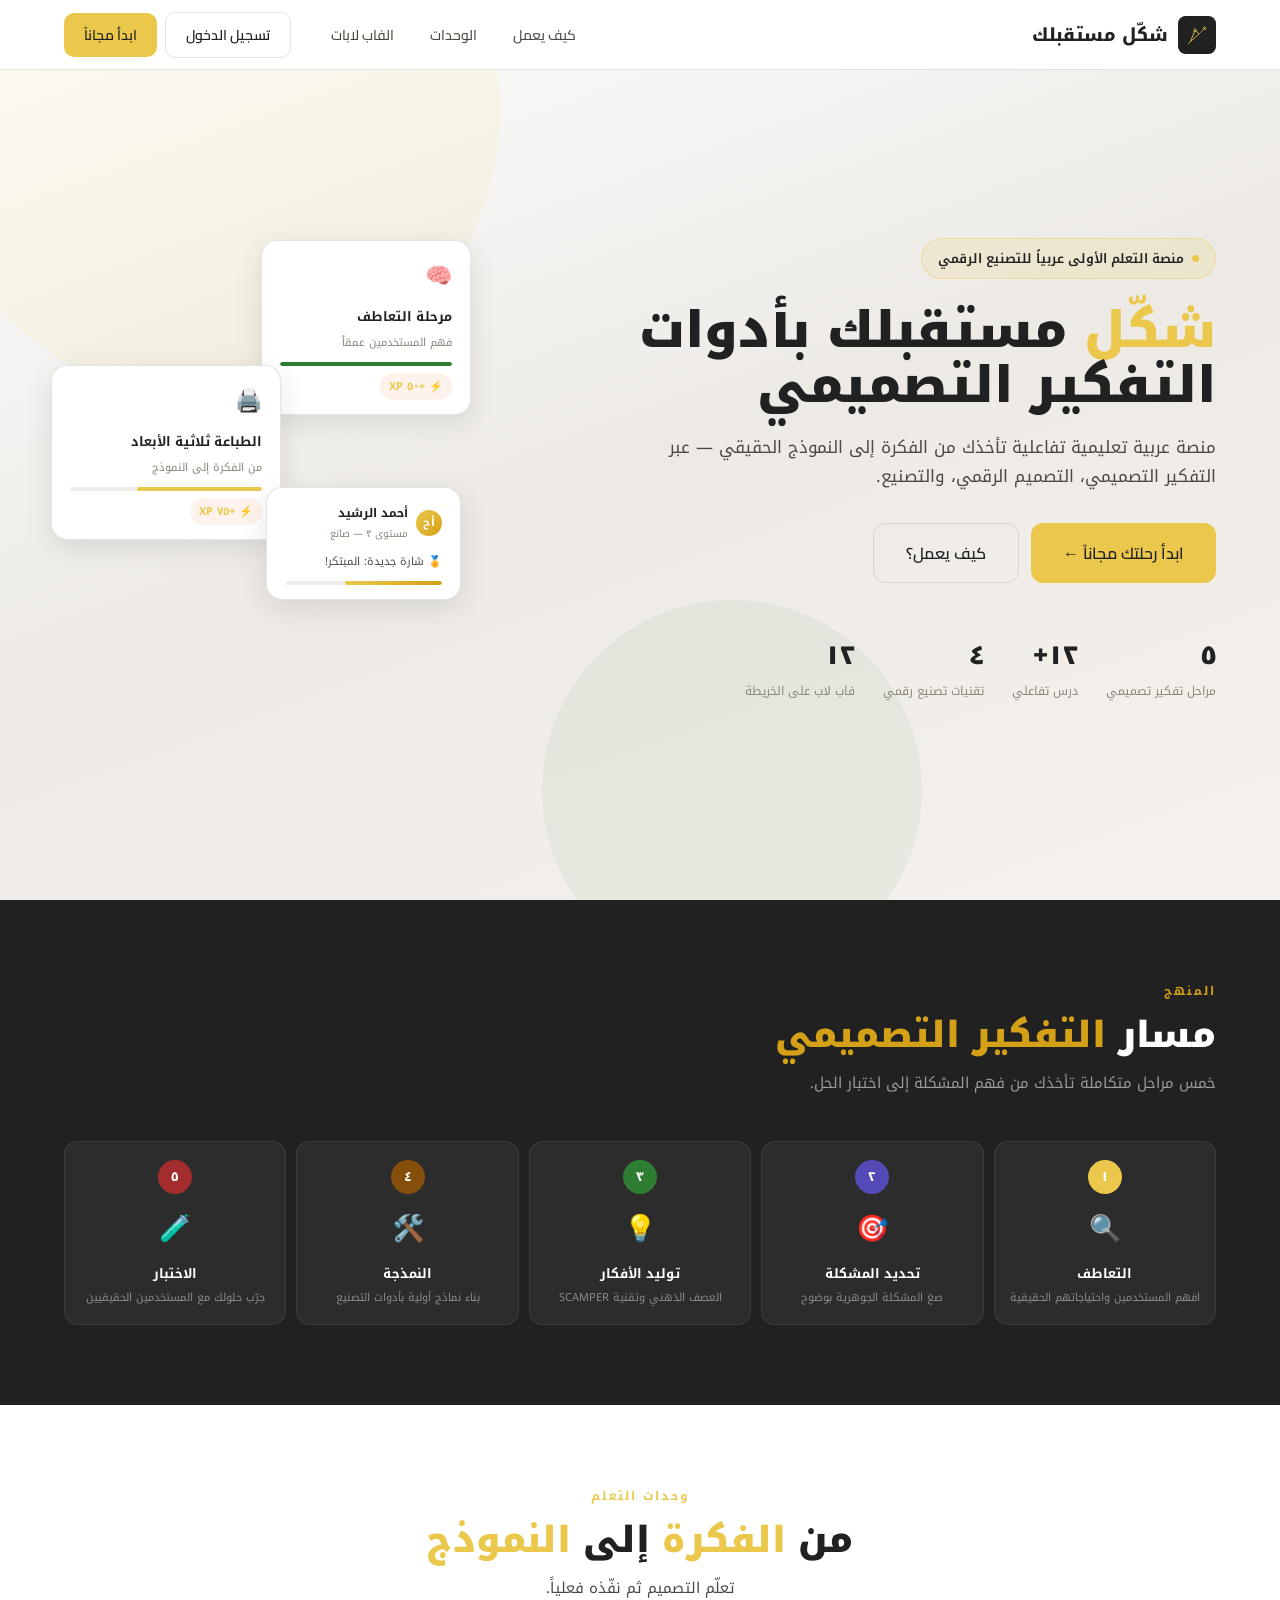
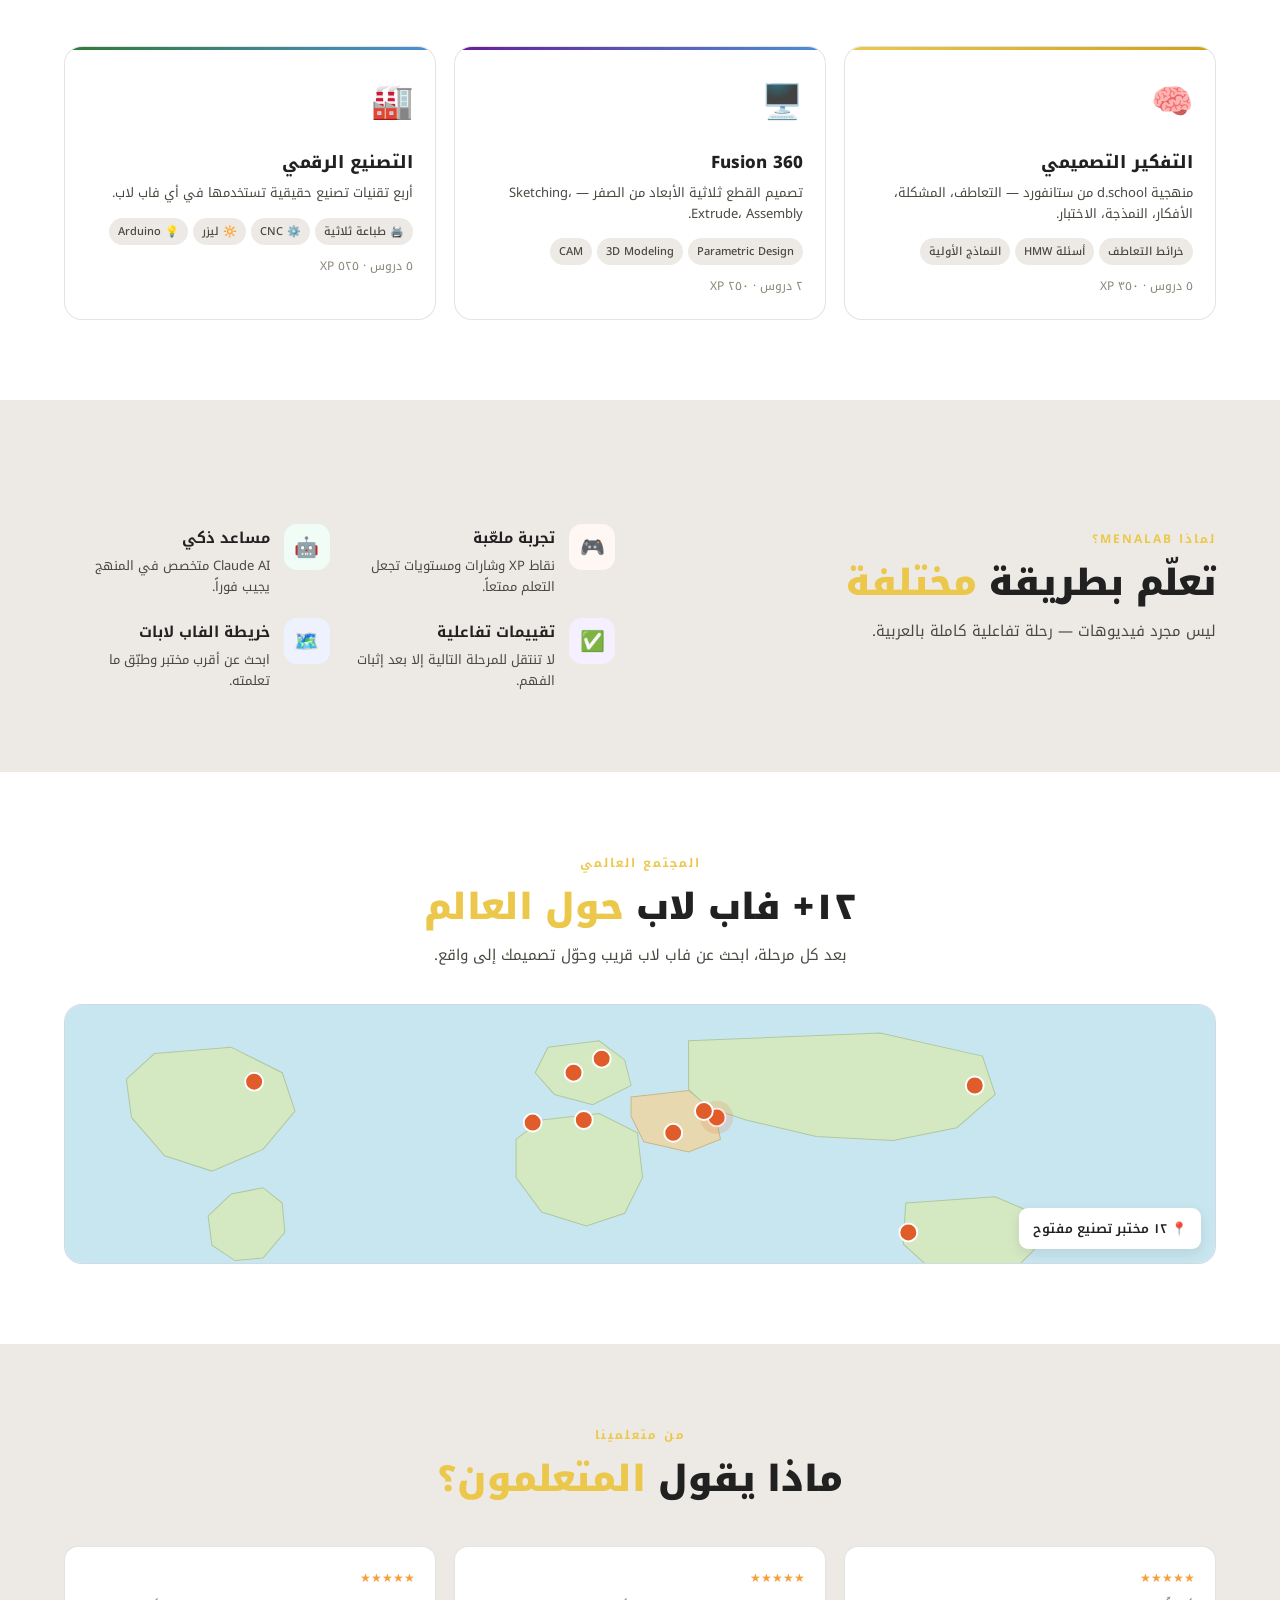
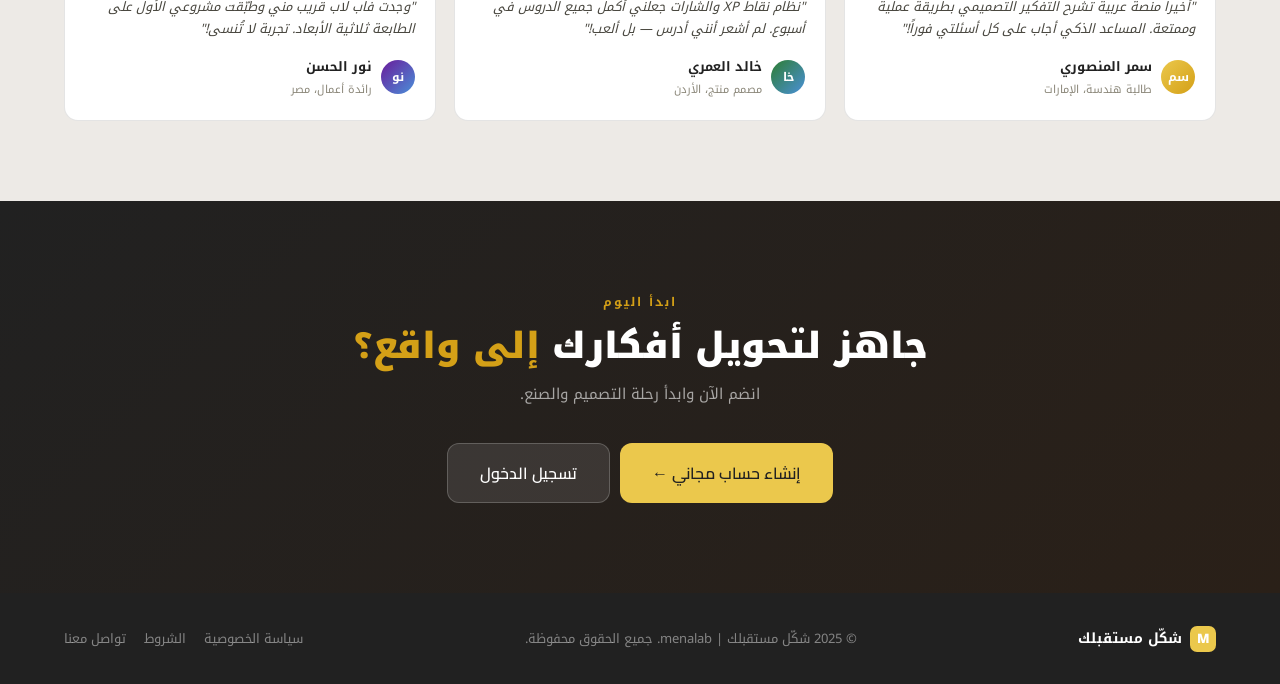
==== index.html @ a0f38aae "Update index.html" ====
<!DOCTYPE html>
<html lang="ar" dir="rtl">
<head>
<meta charset="UTF-8">
<meta name="viewport" content="width=device-width, initial-scale=1.0">
<title>شكّل مستقبلك — MenaLab</title>
<link href="https://fonts.googleapis.com/css2?family=Noto+Kufi+Arabic:wght@400;500;600;700;900&family=Cairo:wght@400;500;600;700;900&display=swap" rel="stylesheet">
<style>
*{box-sizing:border-box;margin:0;padding:0}
:root{--ink:#212121;--accent:#EBC84C;--accent2:#D4A017;--teal:#2E7D32;--blue:#1565C0;--purple:#6A1B9A;--red:#dc2626;--surface:#fff;--surface2:#EDEAE6;--surface3:#E5E0D8;--border:rgba(33,33,33,0.12);--border2:rgba(33,33,33,0.22);--text:#212121;--text2:#4a4840;--text3:#8a8678;--r:10px;--r2:16px;--shadow:0 2px 12px rgba(0,0,0,0.07);--shadow2:0 8px 32px rgba(0,0,0,0.12)}
html{scroll-behavior:smooth}
body{font-family:'Noto Kufi Arabic','Cairo',sans-serif;color:var(--text);background:var(--surface);direction:rtl;overflow-x:hidden}
nav{position:fixed;top:0;left:0;right:0;z-index:100;padding:0 5%;height:70px;display:flex;align-items:center;gap:24px;background:rgba(255,255,255,0.95);backdrop-filter:blur(12px);border-bottom:1px solid var(--border)}
.nav-logo{display:flex;align-items:center;gap:10px;text-decoration:none}
.nav-logo-mark{width:38px;height:38px;background:var(--accent);border-radius:10px;display:flex;align-items:center;justify-content:center;font-size:20px;font-weight:900;color:white}
.nav-logo-text{font-size:18px;font-weight:800;color:var(--ink)}
.nav-links{display:flex;gap:4px;margin-right:auto}
.nav-link{padding:7px 16px;border-radius:8px;font-size:14px;font-weight:500;color:var(--text2);text-decoration:none;transition:all .15s;cursor:pointer;border:none;background:none;font-family:'Cairo',sans-serif}
.nav-link:hover{background:var(--surface2);color:var(--text)}
.nav-cta{display:flex;gap:8px;align-items:center}
.btn{display:inline-flex;align-items:center;gap:6px;padding:9px 20px;border-radius:10px;font-family:'Cairo',sans-serif;font-size:14px;font-weight:600;cursor:pointer;border:none;transition:all .2s;text-decoration:none}
.btn-ghost{background:transparent;color:var(--text);border:1.5px solid var(--border)}
.btn-ghost:hover{border-color:var(--accent);color:var(--accent)}
.btn-primary{background:var(--accent);color:#212121}
.btn-primary:hover{background:#c94d1e;transform:translateY(-1px)}
.btn-large{padding:14px 32px;font-size:16px;border-radius:12px}
.hero{min-height:100vh;display:flex;align-items:center;padding:100px 5% 60px;position:relative;overflow:hidden;background:linear-gradient(160deg,#fff 0%,#EDEAE6 50%,#F5F2EE 100%)}
.hero-bg{position:absolute;inset:0;pointer-events:none;overflow:hidden}
.hero-circle{position:absolute;border-radius:50%;opacity:.06}
.hero-content{max-width:580px;position:relative;z-index:1}
.hero-badge{display:inline-flex;align-items:center;gap:8px;background:rgba(235,200,76,0.15);border:1px solid rgba(235,200,76,0.4);color:#212121;font-size:13px;font-weight:600;padding:7px 16px;border-radius:30px;margin-bottom:24px}
.badge-dot{width:7px;height:7px;border-radius:50%;background:var(--accent);animation:pulse 2s infinite}
@keyframes pulse{0%,100%{opacity:1;transform:scale(1)}50%{opacity:.5;transform:scale(1.3)}}
h1{font-size:50px;font-weight:900;line-height:1.1;margin-bottom:20px;color:var(--ink)}
h1 span{color:var(--accent)}
.hero-desc{font-size:17px;color:var(--text2);line-height:1.7;margin-bottom:32px}
.hero-actions{display:flex;gap:12px;flex-wrap:wrap;margin-bottom:48px}
.hero-stats{display:flex;gap:28px;flex-wrap:wrap}
.stat-num{font-size:26px;font-weight:900;color:var(--ink)}
.stat-lbl{font-size:12px;color:var(--text3)}
.float-wrap{position:absolute;left:4%;top:50%;transform:translateY(-50%);width:420px;height:480px;pointer-events:none}
.fcard{position:absolute;background:white;border-radius:16px;padding:14px 18px;box-shadow:0 8px 28px rgba(0,0,0,0.1);border:1px solid var(--border)}
.fcard-1{top:30px;right:0;width:210px}
.fcard-2{top:155px;left:0;width:230px}
.fcard-3{bottom:90px;right:10px;width:195px}
.fcard-icon{font-size:22px;margin-bottom:7px}
.fcard-title{font-size:13px;font-weight:700;margin-bottom:3px}
.fcard-sub{font-size:11px;color:var(--text3)}
.prog-bar{height:4px;background:#f0ede8;border-radius:2px;margin-top:9px;overflow:hidden}
.prog-fill{height:100%;border-radius:2px}
.xp-pill{display:inline-flex;align-items:center;gap:4px;background:#fef3ec;color:var(--accent);font-size:11px;font-weight:700;padding:3px 9px;border-radius:20px;margin-top:7px}
section{padding:80px 5%}
.sec-label{font-size:12px;font-weight:700;letter-spacing:2px;text-transform:uppercase;color:var(--accent);margin-bottom:12px}
.sec-title{font-size:36px;font-weight:900;line-height:1.2;margin-bottom:14px;color:var(--ink)}
.sec-title span{color:var(--accent)}
.sec-sub{font-size:15px;color:var(--text2);line-height:1.7;max-width:540px}
.tc{text-align:center}.tc .sec-sub{margin:0 auto}
.dark-sec{background:var(--ink)}
.dark-sec .sec-label{color:var(--accent2)}
.dark-sec .sec-title{color:white}
.dark-sec .sec-sub{color:rgba(255,255,255,0.55)}
.phases-grid{display:grid;grid-template-columns:repeat(5,1fr);gap:10px;margin-top:44px}
.phase-card{background:rgba(255,255,255,0.05);border:1px solid rgba(255,255,255,0.08);border-radius:14px;padding:18px 14px;text-align:center;transition:all .2s}
.phase-card:hover{background:rgba(255,255,255,0.09);transform:translateY(-3px)}
.phase-num{width:34px;height:34px;border-radius:50%;margin:0 auto 10px;display:flex;align-items:center;justify-content:center;font-size:13px;font-weight:800;color:white}
.phase-icon{font-size:26px;margin-bottom:8px}
.phase-name{font-size:13px;font-weight:700;color:white;margin-bottom:4px}
.phase-desc{font-size:11px;color:rgba(255,255,255,0.45);line-height:1.5}
.mods-grid{display:grid;grid-template-columns:repeat(3,1fr);gap:18px;margin-top:44px}
.mod-card{background:white;border:1px solid var(--border);border-radius:18px;padding:22px;transition:all .2s;position:relative;overflow:hidden}
.mod-card:hover{box-shadow:0 12px 36px rgba(0,0,0,0.09);transform:translateY(-3px)}
.mod-card::before{content:'';position:absolute;top:0;right:0;left:0;height:3px}
.mc-dt::before{background:linear-gradient(90deg,var(--accent),var(--accent2))}
.mc-cad::before{background:linear-gradient(90deg,var(--purple),#4a90d9)}
.mc-fab::before{background:linear-gradient(90deg,var(--teal),#4a90d9)}
.mod-icon{font-size:34px;margin-bottom:12px}
.mod-title{font-size:17px;font-weight:800;margin-bottom:5px}
.mod-desc{font-size:13px;color:var(--text2);line-height:1.6;margin-bottom:14px}
.mod-tags{display:flex;flex-wrap:wrap;gap:5px}
.mod-tag{font-size:11px;padding:3px 9px;border-radius:20px;background:var(--surface2);color:var(--text2);font-weight:500}
.mod-meta{font-size:12px;color:var(--text3);margin-top:10px}
.feats-grid{display:grid;grid-template-columns:1fr 1fr;gap:20px;margin-top:44px}
.feat{display:flex;gap:14px;align-items:flex-start}
.feat-icon{width:46px;height:46px;border-radius:13px;display:flex;align-items:center;justify-content:center;font-size:20px;flex-shrink:0}
.feat-title{font-size:15px;font-weight:700;margin-bottom:4px}
.feat-desc{font-size:13px;color:var(--text2);line-height:1.6}
.map-box{background:#eaf4fb;border-radius:18px;margin-top:36px;height:260px;position:relative;overflow:hidden;border:1px solid var(--border)}
.map-count{position:absolute;bottom:14px;right:14px;background:white;border-radius:9px;padding:8px 14px;font-size:13px;font-weight:600;box-shadow:0 4px 14px rgba(0,0,0,0.09)}
.t-grid{display:grid;grid-template-columns:repeat(3,1fr);gap:18px;margin-top:44px}
.tcard{background:white;border:1px solid var(--border);border-radius:14px;padding:20px}
.tcard-text{font-size:13px;color:var(--text2);line-height:1.7;margin-bottom:14px;font-style:italic}
.tcard-author{display:flex;align-items:center;gap:9px}
.t-avatar{width:34px;height:34px;border-radius:50%;display:flex;align-items:center;justify-content:center;font-size:12px;font-weight:700;color:white;flex-shrink:0}
.t-name{font-size:13px;font-weight:700}
.t-role{font-size:11px;color:var(--text3)}
.stars{color:#f4a03c;font-size:12px;margin-bottom:7px}
.cta-sec{background:linear-gradient(135deg,#212121 0%,#2a2018 100%);text-align:center;padding:90px 5%}
.cta-sec .sec-title{color:white}
.cta-sec .sec-sub{color:rgba(255,255,255,0.6);margin:0 auto 36px}
.cta-actions{display:flex;gap:10px;justify-content:center;flex-wrap:wrap}
footer{background:var(--ink);padding:32px 5%;color:rgba(255,255,255,0.45);font-size:13px;display:flex;justify-content:space-between;align-items:center;flex-wrap:wrap;gap:14px}
.f-logo{display:flex;align-items:center;gap:8px}
.f-logo-mark{width:26px;height:26px;background:var(--accent);border-radius:7px;display:flex;align-items:center;justify-content:center;font-size:13px;font-weight:900;color:white}
.f-logo-text{color:white;font-size:14px;font-weight:700}
.f-links{display:flex;gap:18px}
.f-link{color:rgba(255,255,255,0.45);text-decoration:none;transition:color .15s}
.f-link:hover{color:white}
.overlay{position:fixed;inset:0;background:rgba(10,10,20,0.72);z-index:200;display:none;align-items:center;justify-content:center;padding:20px;backdrop-filter:blur(5px)}
.overlay.open{display:flex}
.modal{background:white;border-radius:22px;padding:38px;width:100%;max-width:400px;position:relative}
.modal-close{position:absolute;top:14px;left:14px;width:30px;height:30px;border-radius:50%;background:var(--surface2);border:none;cursor:pointer;font-size:15px;color:var(--text2);display:flex;align-items:center;justify-content:center;transition:background .15s}
.modal-close:hover{background:#f0ede8}
.modal-logo{display:flex;justify-content:center;margin-bottom:20px}
.modal-logo-mark{width:46px;height:46px;background:var(--accent);border-radius:13px;display:flex;align-items:center;justify-content:center;font-size:22px;font-weight:900;color:white}
.modal-title{font-size:21px;font-weight:800;text-align:center;margin-bottom:5px}
.modal-sub{font-size:13px;color:var(--text2);text-align:center;margin-bottom:24px}
.form-group{margin-bottom:14px}
.form-label{font-size:13px;font-weight:600;color:var(--text);margin-bottom:5px;display:block}
.form-input{width:100%;padding:10px 13px;border:1.5px solid var(--border);border-radius:10px;font-family:'Cairo',sans-serif;font-size:14px;color:var(--text);outline:none;transition:border .15s;direction:rtl}
.form-input:focus{border-color:var(--accent)}
.form-input::placeholder{color:var(--text3)}
.btn-full{width:100%;justify-content:center;padding:12px;font-size:15px;border-radius:11px;margin-top:6px}
.modal-switch{text-align:center;margin-top:18px;font-size:13px;color:var(--text2)}
.modal-switch a{color:var(--accent);font-weight:600;cursor:pointer}
.form-error{background:#fef2f2;border:1px solid #fecaca;color:#dc2626;font-size:13px;padding:9px 13px;border-radius:8px;margin-bottom:14px;display:none}
.form-error.show{display:block}
</style>
</head>
<body>

<nav>
  <a class="nav-logo" href="/">
    <svg width="38" height="38" viewBox="0 0 80 80" fill="none" xmlns="http://www.w3.org/2000/svg">
<rect width="80" height="80" rx="16" fill="#212121"/>
<path d="M26 54 L36 30 L44 38 Z" stroke="#EBC84C" stroke-width="1.8" fill="none" stroke-linejoin="round"/>
<line x1="26" y1="54" x2="22" y2="58" stroke="#EBC84C" stroke-width="1.8" stroke-linecap="round"/>
<line x1="44" y1="38" x2="56" y2="26" stroke="#EBC84C" stroke-width="1.4" stroke-linecap="round"/>
<circle cx="56" cy="26" r="3" stroke="#EBC84C" stroke-width="1.4" fill="none"/>
<circle cx="56" cy="26" r="1" fill="#EBC84C"/>
<circle cx="36" cy="30" r="3" stroke="#EBC84C" stroke-width="1.4" fill="none"/>
</svg>
    <div class="nav-logo-text">شكّل مستقبلك</div>
  </a>
  <div class="nav-links">
    <button class="nav-link" onclick="document.getElementById('how').scrollIntoView({behavior:'smooth'})">كيف يعمل</button>
    <button class="nav-link" onclick="document.getElementById('modules').scrollIntoView({behavior:'smooth'})">الوحدات</button>
    <button class="nav-link" onclick="document.getElementById('map').scrollIntoView({behavior:'smooth'})">الفاب لابات</button>
  </div>
  <div class="nav-cta" id="nav-cta">
    <button class="btn btn-ghost" onclick="openModal('login')">تسجيل الدخول</button>
    <button class="btn btn-primary" onclick="openModal('signup')">ابدأ مجاناً</button>
  </div>
</nav>

<section class="hero">
  <div class="hero-bg">
    <div class="hero-circle" style="width:580px;height:580px;background:#EBC84C;top:-180px;left:-80px;opacity:.08"></div>
    <div class="hero-circle" style="width:380px;height:380px;background:var(--teal);bottom:-80px;right:28%"></div>
  </div>
  <div class="hero-content">
    <div class="hero-badge"><span class="badge-dot"></span>منصة التعلم الأولى عربياً للتصنيع الرقمي</div>
    <h1><span>شكّل</span> مستقبلك بأدوات التفكير التصميمي</h1>
    <p class="hero-desc">منصة عربية تعليمية تفاعلية تأخذك من الفكرة إلى النموذج الحقيقي — عبر التفكير التصميمي، التصميم الرقمي، والتصنيع.</p>
    <div class="hero-actions">
      <button class="btn btn-primary btn-large" onclick="openModal('signup')">ابدأ رحلتك مجاناً ←</button>
      <button class="btn btn-ghost btn-large" onclick="document.getElementById('how').scrollIntoView({behavior:'smooth'})">كيف يعمل؟</button>
    </div>
    <div class="hero-stats">
      <div><div class="stat-num">٥</div><div class="stat-lbl">مراحل تفكير تصميمي</div></div>
      <div><div class="stat-num">١٢+</div><div class="stat-lbl">درس تفاعلي</div></div>
      <div><div class="stat-num">٤</div><div class="stat-lbl">تقنيات تصنيع رقمي</div></div>
      <div><div class="stat-num">١٢</div><div class="stat-lbl">فاب لاب على الخريطة</div></div>
    </div>
  </div>
  <div class="float-wrap">
    <div class="fcard fcard-1">
      <div class="fcard-icon">🧠</div>
      <div class="fcard-title">مرحلة التعاطف</div>
      <div class="fcard-sub">فهم المستخدمين عمقاً</div>
      <div class="prog-bar"><div class="prog-fill" style="width:100%;background:var(--teal)"></div></div>
      <div class="xp-pill">⚡ +٥٠ XP</div>
    </div>
    <div class="fcard fcard-2">
      <div class="fcard-icon">🖨️</div>
      <div class="fcard-title">الطباعة ثلاثية الأبعاد</div>
      <div class="fcard-sub">من الفكرة إلى النموذج</div>
      <div class="prog-bar"><div class="prog-fill" style="width:65%;background:var(--accent)"></div></div>
      <div class="xp-pill">⚡ +٧٥ XP</div>
    </div>
    <div class="fcard fcard-3">
      <div style="display:flex;align-items:center;gap:8px;margin-bottom:8px">
        <div style="width:26px;height:26px;border-radius:50%;background:linear-gradient(135deg,var(--accent),var(--accent2));display:flex;align-items:center;justify-content:center;font-size:11px;font-weight:700;color:white">أح</div>
        <div><div style="font-size:12px;font-weight:700">أحمد الرشيد</div><div style="font-size:10px;color:var(--text3)">مستوى ٣ — صانع</div></div>
      </div>
      <div style="font-size:11px;color:var(--text2)">🏅 شارة جديدة: المبتكر!</div>
      <div class="prog-bar"><div class="prog-fill" style="width:62%;background:linear-gradient(90deg,var(--accent),var(--accent2))"></div></div>
    </div>
  </div>
</section>

<section class="dark-sec" id="how">
  <div class="sec-label">المنهج</div>
  <div class="sec-title" style="color:white">مسار <span style="color:var(--accent2)">التفكير التصميمي</span></div>
  <div class="sec-sub">خمس مراحل متكاملة تأخذك من فهم المشكلة إلى اختبار الحل.</div>
  <div class="phases-grid">
    <div class="phase-card"><div class="phase-num" style="background:var(--accent)">١</div><div class="phase-icon">🔍</div><div class="phase-name">التعاطف</div><div class="phase-desc">افهم المستخدمين واحتياجاتهم الحقيقية</div></div>
    <div class="phase-card"><div class="phase-num" style="background:#534AB7">٢</div><div class="phase-icon">🎯</div><div class="phase-name">تحديد المشكلة</div><div class="phase-desc">صغ المشكلة الجوهرية بوضوح</div></div>
    <div class="phase-card"><div class="phase-num" style="background:var(--teal)">٣</div><div class="phase-icon">💡</div><div class="phase-name">توليد الأفكار</div><div class="phase-desc">العصف الذهني وتقنية SCAMPER</div></div>
    <div class="phase-card"><div class="phase-num" style="background:#854F0B">٤</div><div class="phase-icon">🛠️</div><div class="phase-name">النمذجة</div><div class="phase-desc">بناء نماذج أولية بأدوات التصنيع</div></div>
    <div class="phase-card"><div class="phase-num" style="background:#A32D2D">٥</div><div class="phase-icon">🧪</div><div class="phase-name">الاختبار</div><div class="phase-desc">جرّب حلولك مع المستخدمين الحقيقيين</div></div>
  </div>
</section>

<section id="modules">
  <div class="tc"><div class="sec-label">وحدات التعلم</div><div class="sec-title">من <span>الفكرة</span> إلى <span>النموذج</span></div><div class="sec-sub">تعلّم التصميم ثم نفّذه فعلياً.</div></div>
  <div class="mods-grid">
    <div class="mod-card mc-dt"><div class="mod-icon">🧠</div><div class="mod-title">التفكير التصميمي</div><div class="mod-desc">منهجية d.school من ستانفورد — التعاطف، المشكلة، الأفكار، النمذجة، الاختبار.</div><div class="mod-tags"><span class="mod-tag">خرائط التعاطف</span><span class="mod-tag">أسئلة HMW</span><span class="mod-tag">النماذج الأولية</span></div><div class="mod-meta">٥ دروس · ٣٥٠ XP</div></div>
    <div class="mod-card mc-cad"><div class="mod-icon">🖥️</div><div class="mod-title">Fusion 360</div><div class="mod-desc">تصميم القطع ثلاثية الأبعاد من الصفر — Sketching، Extrude، Assembly.</div><div class="mod-tags"><span class="mod-tag">Parametric Design</span><span class="mod-tag">3D Modeling</span><span class="mod-tag">CAM</span></div><div class="mod-meta">٢ دروس · ٢٥٠ XP</div></div>
    <div class="mod-card mc-fab"><div class="mod-icon">🏭</div><div class="mod-title">التصنيع الرقمي</div><div class="mod-desc">أربع تقنيات تصنيع حقيقية تستخدمها في أي فاب لاب.</div><div class="mod-tags"><span class="mod-tag">🖨️ طباعة ثلاثية</span><span class="mod-tag">⚙️ CNC</span><span class="mod-tag">🔆 ليزر</span><span class="mod-tag">💡 Arduino</span></div><div class="mod-meta">٥ دروس · ٥٢٥ XP</div></div>
  </div>
</section>

<section style="background:var(--surface2)">
  <div style="display:grid;grid-template-columns:1fr 1fr;gap:50px;align-items:center">
    <div><div class="sec-label">لماذا MenaLab؟</div><div class="sec-title">تعلّم بطريقة <span>مختلفة</span></div><div class="sec-sub">ليس مجرد فيديوهات — رحلة تفاعلية كاملة بالعربية.</div></div>
    <div class="feats-grid">
      <div class="feat"><div class="feat-icon" style="background:#fff7f3">🎮</div><div><div class="feat-title">تجربة ملعّبة</div><div class="feat-desc">نقاط XP وشارات ومستويات تجعل التعلم ممتعاً.</div></div></div>
      <div class="feat"><div class="feat-icon" style="background:#f0fdf7">🤖</div><div><div class="feat-title">مساعد ذكي</div><div class="feat-desc">Claude AI متخصص في المنهج يجيب فوراً.</div></div></div>
      <div class="feat"><div class="feat-icon" style="background:#f5f0ff">✅</div><div><div class="feat-title">تقييمات تفاعلية</div><div class="feat-desc">لا تنتقل للمرحلة التالية إلا بعد إثبات الفهم.</div></div></div>
      <div class="feat"><div class="feat-icon" style="background:#eef2ff">🗺️</div><div><div class="feat-title">خريطة الفاب لابات</div><div class="feat-desc">ابحث عن أقرب مختبر وطبّق ما تعلمته.</div></div></div>
    </div>
  </div>
</section>

<section id="map">
  <div class="tc"><div class="sec-label">المجتمع العالمي</div><div class="sec-title">١٢+ فاب لاب <span>حول العالم</span></div><div class="sec-sub">بعد كل مرحلة، ابحث عن فاب لاب قريب وحوّل تصميمك إلى واقع.</div></div>
  <div class="map-box">
    <svg viewBox="0 0 900 260" width="100%" preserveAspectRatio="xMidYMid meet">
      <rect width="900" height="260" fill="#c8e6f0"/>
      <path d="M70,38 L130,33 L170,53 L180,83 L155,113 L115,130 L78,118 L52,88 L48,58Z" fill="#d4e8c2" stroke="#b0c8a0" stroke-width="0.8"/>
      <path d="M130,148 L155,143 L170,155 L172,178 L155,198 L133,200 L115,188 L112,165Z" fill="#d4e8c2" stroke="#b0c8a0" stroke-width="0.8"/>
      <path d="M378,33 L418,28 L438,43 L443,63 L413,78 L383,70 L368,53Z" fill="#d4e8c2" stroke="#b0c8a0" stroke-width="0.8"/>
      <path d="M373,90 L418,85 L448,100 L452,135 L438,163 L408,173 L373,162 L353,135 L353,105Z" fill="#d4e8c2" stroke="#b0c8a0" stroke-width="0.8"/>
      <path d="M443,72 L488,67 L508,82 L513,105 L488,115 L453,107 L443,87Z" fill="#e8d8b0" stroke="#c8b888" stroke-width="0.8"/>
      <path d="M488,28 L638,22 L718,40 L728,70 L698,96 L648,106 L588,103 L533,90 L503,80 L488,66Z" fill="#d4e8c2" stroke="#b0c8a0" stroke-width="0.8"/>
      <path d="M658,155 L728,150 L758,163 L760,190 L740,210 L708,215 L678,207 L656,187Z" fill="#d4e8c2" stroke="#b0c8a0" stroke-width="0.8"/>
      <g><circle cx="510" cy="88" r="7" fill="#e05c2a" stroke="white" stroke-width="1.5"/><circle cx="510" cy="88" r="13" fill="#e05c2a" opacity=".15"/></g>
      <g><circle cx="476" cy="100" r="7" fill="#e05c2a" stroke="white" stroke-width="1.5"/></g>
      <g><circle cx="500" cy="83" r="7" fill="#e05c2a" stroke="white" stroke-width="1.5"/></g>
      <g><circle cx="406" cy="90" r="7" fill="#e05c2a" stroke="white" stroke-width="1.5"/></g>
      <g><circle cx="366" cy="92" r="7" fill="#e05c2a" stroke="white" stroke-width="1.5"/></g>
      <g><circle cx="148" cy="60" r="7" fill="#e05c2a" stroke="white" stroke-width="1.5"/></g>
      <g><circle cx="398" cy="53" r="7" fill="#e05c2a" stroke="white" stroke-width="1.5"/></g>
      <g><circle cx="420" cy="42" r="7" fill="#e05c2a" stroke="white" stroke-width="1.5"/></g>
      <g><circle cx="712" cy="63" r="7" fill="#e05c2a" stroke="white" stroke-width="1.5"/></g>
      <g><circle cx="660" cy="178" r="7" fill="#e05c2a" stroke="white" stroke-width="1.5"/></g>
    </svg>
    <div class="map-count">📍 ١٢ مختبر تصنيع مفتوح</div>
  </div>
</section>

<section style="background:var(--surface2)">
  <div class="tc"><div class="sec-label">من متعلمينا</div><div class="sec-title">ماذا يقول <span>المتعلمون؟</span></div></div>
  <div class="t-grid">
    <div class="tcard"><div class="stars">★★★★★</div><div class="tcard-text">"أخيراً منصة عربية تشرح التفكير التصميمي بطريقة عملية وممتعة. المساعد الذكي أجاب على كل أسئلتي فوراً!"</div><div class="tcard-author"><div class="t-avatar" style="background:linear-gradient(135deg,var(--accent),var(--accent2))">سم</div><div><div class="t-name">سمر المنصوري</div><div class="t-role">طالبة هندسة، الإمارات</div></div></div></div>
    <div class="tcard"><div class="stars">★★★★★</div><div class="tcard-text">"نظام نقاط XP والشارات جعلني أكمل جميع الدروس في أسبوع. لم أشعر أنني أدرس — بل ألعب!"</div><div class="tcard-author"><div class="t-avatar" style="background:linear-gradient(135deg,var(--teal),#4a90d9)">خا</div><div><div class="t-name">خالد العمري</div><div class="t-role">مصمم منتج، الأردن</div></div></div></div>
    <div class="tcard"><div class="stars">★★★★★</div><div class="tcard-text">"وجدت فاب لاب قريب مني وطبّقت مشروعي الأول على الطابعة ثلاثية الأبعاد. تجربة لا تُنسى!"</div><div class="tcard-author"><div class="t-avatar" style="background:linear-gradient(135deg,var(--purple),#4a90d9)">نو</div><div><div class="t-name">نور الحسن</div><div class="t-role">رائدة أعمال، مصر</div></div></div></div>
  </div>
</section>

<section class="cta-sec">
  <div class="sec-label" style="color:var(--accent2)">ابدأ اليوم</div>
  <div class="sec-title">جاهز لتحويل أفكارك <span style="color:var(--accent2)">إلى واقع؟</span></div>
  <div class="sec-sub">انضم الآن وابدأ رحلة التصميم والصنع.</div>
  <div class="cta-actions">
    <button class="btn btn-primary btn-large" onclick="openModal('signup')">إنشاء حساب مجاني ←</button>
    <button class="btn btn-large" style="background:rgba(255,255,255,0.1);color:white;border:1.5px solid rgba(255,255,255,0.2)" onclick="openModal('login')">تسجيل الدخول</button>
  </div>
</section>

<footer>
  <div class="f-logo"><div class="f-logo-mark">M</div><div class="f-logo-text">شكّل مستقبلك</div></div>
  <div>© 2025 شكّل مستقبلك | menalab. جميع الحقوق محفوظة.</div>
  <div class="f-links"><a class="f-link" href="#">سياسة الخصوصية</a><a class="f-link" href="#">الشروط</a><a class="f-link" href="#">تواصل معنا</a></div>
</footer>

<!-- AUTH MODAL -->
<div class="overlay" id="overlay" onclick="if(event.target===this)closeModal()">
  <div class="modal">
    <button class="modal-close" onclick="closeModal()">✕</button>
    <div class="modal-logo"><div style="width:38px;height:38px;flex-shrink:0"><svg width="38" height="38" viewBox="0 0 120 120" fill="none" xmlns="http://www.w3.org/2000/svg">
<rect width="120" height="120" rx="24" fill="#212121"/>
<path d="M60 14 L63 11 L66 13 L65 17 C69 18.5 72.5 21 75.5 24 L79.5 23 L81.5 26 L79 28.5 C82 32.5 84 37 84.5 42 L88 43.5 L88 47 L84.5 48.5 C84 53.5 82 58 79 62 L81.5 64.5 L79.5 67.5 L75.5 66.5 C72.5 69.5 69 72 65 73.5 L65 77 L61.5 78 L58.5 77 L58.5 73.5 C54.5 72 51 69.5 48 66.5 L44 67.5 L42 64.5 L44.5 62 C41.5 58 39.5 53.5 39 48.5 L35.5 47 L35.5 43.5 L39 42 C39.5 37 41.5 32.5 44.5 28.5 L42 26 L44 23 L48 24 C51 21 54.5 18.5 58.5 17 L57.5 13 L60.5 11 Z" stroke="#EBC84C" stroke-width="1.6" fill="none" stroke-linejoin="round"/>
<path d="M60 26 C53 26 48 30 46 35 C44 40 45 45 47 49 C48.5 52 48 55 46 57 C44.5 59 45.5 62 48 63 L60 63" stroke="#EBC84C" stroke-width="2" fill="none" stroke-linecap="round"/>
<path d="M60 26 C67 26 72 30 74 35 C76 40 75 45 73 49 C71.5 52 72 55 74 57 C75.5 59 74.5 62 72 63 L60 63" stroke="#EBC84C" stroke-width="2" fill="none" stroke-linecap="round"/>
<line x1="60" y1="28" x2="60" y2="63" stroke="#EBC84C" stroke-width="0.8" stroke-dasharray="2.5 2" opacity=".3"/>
<path d="M49 36 C47 34 48 31 51 32 C53 33 52 36 50 37" stroke="#EBC84C" stroke-width="1.2" fill="none" stroke-linecap="round" opacity=".55"/>
<path d="M47 47 C45 45 46 42 49 43 C51 44 50 47 48 48" stroke="#EBC84C" stroke-width="1.2" fill="none" stroke-linecap="round" opacity=".45"/>
<path d="M71 36 C73 34 72 31 69 32 C67 33 68 36 70 37" stroke="#EBC84C" stroke-width="1.2" fill="none" stroke-linecap="round" opacity=".55"/>
<path d="M73 47 C75 45 74 42 71 43 C69 44 70 47 72 48" stroke="#EBC84C" stroke-width="1.2" fill="none" stroke-linecap="round" opacity=".45"/>
<line x1="48" y1="66" x2="72" y2="66" stroke="#EBC84C" stroke-width="2.2" stroke-linecap="round"/>
<line x1="50" y1="70" x2="70" y2="70" stroke="#EBC84C" stroke-width="2" stroke-linecap="round"/>
<line x1="52" y1="74" x2="68" y2="74" stroke="#EBC84C" stroke-width="1.5" stroke-linecap="round" opacity=".65"/>
<line x1="54" y1="78" x2="66" y2="78" stroke="#EBC84C" stroke-width="1.2" stroke-linecap="round" opacity=".4"/>
<path d="M52 50 L55 43 L58 49 L60 42 L62 49 L65 43 L68 50" stroke="#EBC84C" stroke-width="1.6" fill="none" stroke-linecap="round" stroke-linejoin="round" opacity=".9"/>
<g transform="translate(22 64)"><path d="M10 2 L11.5 0 L13 2 L12.5 4.5 C14.5 5.2 16 6.5 17 8.2 L19.5 7.8 L20.5 9.5 L18.5 11 C18.8 13 18.2 15 17 16.8 L18.5 18.5 L17 20 L15 18.5 C13.2 19.5 11 20 9 20 C7 20 5 19.5 3 18.5 L1 20 L-0.5 18.5 L1 16.8 C-0.2 15 -0.8 13 -0.5 11 L-2.5 9.5 L-1.5 7.8 L1 8.2 C2 6.5 3.5 5.2 5.5 4.5 L5 2 L6.5 0 L8 2 Z" stroke="#EBC84C" stroke-width="1.2" fill="none" stroke-linejoin="round" opacity=".8"/><circle cx="9" cy="10" r="4" stroke="#EBC84C" stroke-width="1.2" fill="none" opacity=".8"/><circle cx="9" cy="10" r="1.8" fill="#EBC84C" opacity=".8"/></g>
<g transform="translate(77 68)"><path d="M8 1.5 L9.5 0 L11 1.5 L10.5 3.5 C12 4.2 13.2 5.2 14 6.5 L16 6 L17 7.5 L15.5 9 C15.8 10.5 15.3 12 14.5 13.5 L16 15 L14.5 16.5 L13 15 C11.5 15.8 9.8 16.2 8 16 C6.2 16.2 4.5 15.8 3 15 L1.5 16.5 L0 15 L1.5 13.5 C0.7 12 0.2 10.5 0.5 9 L-1 7.5 L0 6 L2 6.5 C2.8 5.2 4 4.2 5.5 3.5 L5 1.5 L6.5 0 L8 1.5 Z" stroke="#EBC84C" stroke-width="1.1" fill="none" stroke-linejoin="round" opacity=".7"/><circle cx="8" cy="8" r="3.2" stroke="#EBC84C" stroke-width="1.1" fill="none" opacity=".7"/><circle cx="8" cy="8" r="1.5" fill="#EBC84C" opacity=".7"/></g>
<circle cx="60" cy="18" r="1.8" fill="#EBC84C" opacity=".3"/>
</svg></div></div>

    <div id="f-signup">
      <div class="modal-title">إنشاء حساب جديد</div>
      <div class="modal-sub">ابدأ رحلتك في MenaLab مجاناً</div>
      <div class="form-error" id="e-signup"></div>
      <div class="form-group"><label class="form-label">الاسم الكامل</label><input class="form-input" type="text" id="i-name" placeholder="أحمد محمد"></div>
      <div class="form-group"><label class="form-label">البريد الإلكتروني</label><input class="form-input" type="email" id="i-email" placeholder="ahmed@example.com" dir="ltr"></div>
      <div class="form-group"><label class="form-label">كلمة المرور</label><input class="form-input" type="password" id="i-pass" placeholder="٨ أحرف على الأقل" dir="ltr"></div>
      <button class="btn btn-primary btn-full" onclick="doSignup()">إنشاء الحساب ←</button>
      <div class="modal-switch">لديك حساب؟ <a onclick="switchTo('login')">سجّل الدخول</a></div>
    </div>

    <div id="f-login" style="display:none">
      <div class="modal-title">مرحباً بعودتك!</div>
      <div class="modal-sub">سجّل دخولك للمتابعة</div>
      <div class="form-error" id="e-login"></div>
      <div class="form-group"><label class="form-label">البريد الإلكتروني</label><input class="form-input" type="email" id="l-email" placeholder="ahmed@example.com" dir="ltr"></div>
      <div class="form-group"><label class="form-label">كلمة المرور</label><input class="form-input" type="password" id="l-pass" placeholder="كلمة المرور" dir="ltr"></div>
      <button class="btn btn-primary btn-full" onclick="doLogin()">تسجيل الدخول ←</button>
      <div class="modal-switch">ليس لديك حساب؟ <a onclick="switchTo('signup')">إنشاء حساب مجاني</a></div>
    </div>

    <div id="f-success" style="display:none;text-align:center">
      <div style="font-size:46px;margin-bottom:14px">🎉</div>
      <div class="modal-title">أهلاً وسهلاً!</div>
      <div class="modal-sub" style="margin-bottom:24px">حسابك جاهز. سنأخذك إلى منصتك الآن.</div>
      <button class="btn btn-primary btn-full" onclick="window.location.href='/dashboard'">ابدأ التعلم الآن ←</button>
    </div>
  </div>
</div>

<script>
function openModal(t){document.getElementById('overlay').classList.add('open');switchTo(t);}
function closeModal(){document.getElementById('overlay').classList.remove('open');}
function switchTo(t){
  document.getElementById('f-signup').style.display=t==='signup'?'block':'none';
  document.getElementById('f-login').style.display=t==='login'?'block':'none';
  document.getElementById('f-success').style.display='none';
}
function showErr(id,msg){const e=document.getElementById('e-'+id);e.textContent=msg;e.classList.add('show');}
function clearErr(id){document.getElementById('e-'+id).classList.remove('show');}
function doSignup(){
  clearErr('signup');
  const name=document.getElementById('i-name').value.trim();
  const email=document.getElementById('i-email').value.trim();
  const pass=document.getElementById('i-pass').value;
  if(!name){showErr('signup','يرجى إدخال اسمك الكامل');return;}
  if(!email||!email.includes('@')){showErr('signup','يرجى إدخال بريد إلكتروني صحيح');return;}
  if(pass.length<8){showErr('signup','كلمة المرور يجب أن تكون ٨ أحرف على الأقل');return;}
  const users=JSON.parse(localStorage.getItem('ml_users')||'[]');
  if(users.find(u=>u.email===email)){showErr('signup','هذا البريد مسجّل مسبقاً');return;}
  users.push({name,email,pass});
  localStorage.setItem('ml_users',JSON.stringify(users));
  localStorage.setItem('ml_user',JSON.stringify({name,email}));
  document.getElementById('f-signup').style.display='none';
  document.getElementById('f-success').style.display='block';
}
function doLogin(){
  clearErr('login');
  const email=document.getElementById('l-email').value.trim();
  const pass=document.getElementById('l-pass').value;
  if(!email){showErr('login','يرجى إدخال البريد الإلكتروني');return;}
  if(!pass){showErr('login','يرجى إدخال كلمة المرور');return;}
  const users=JSON.parse(localStorage.getItem('ml_users')||'[]');
  const user=users.find(u=>u.email===email&&u.pass===pass);
  if(!user){showErr('login','البريد أو كلمة المرور غير صحيحة');return;}
  localStorage.setItem('ml_user',JSON.stringify({name:user.name,email:user.email}));
  document.getElementById('f-login').style.display='none';
  document.getElementById('f-success').style.display='block';
}
// If already logged in, update nav
window.addEventListener('load',function(){
  const u=localStorage.getItem('ml_user');
  if(u){
    const user=JSON.parse(u);
    document.getElementById('nav-cta').innerHTML=
      '<span style="font-size:13px;color:var(--text2);padding:0 8px">مرحباً، '+user.name.split(' ')[0]+'</span>'+
      '<button class="btn btn-primary" onclick="window.location.href=\'/dashboard\'">لوحة التحكم ←</button>';
  }
});
document.addEventListener('keydown',function(e){if(e.key==='Escape')closeModal();});
</script>
</body>
</html>
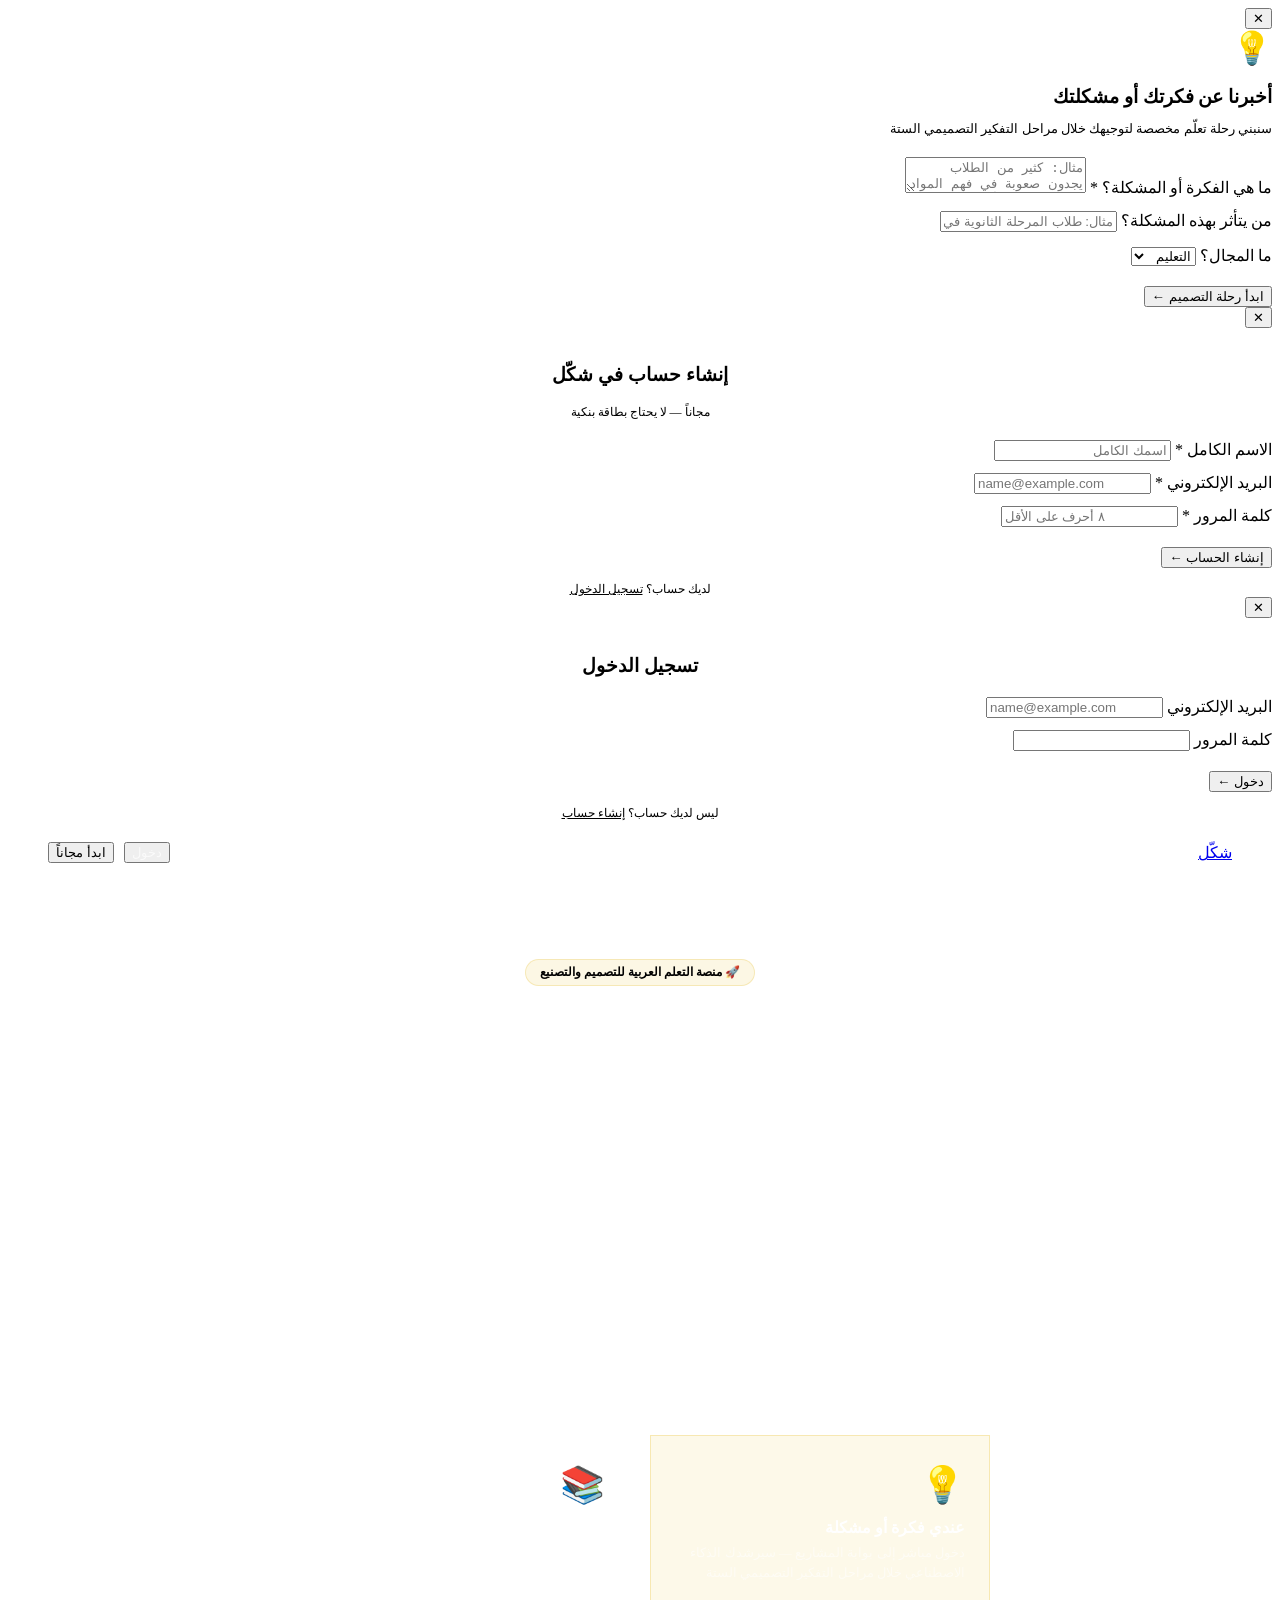
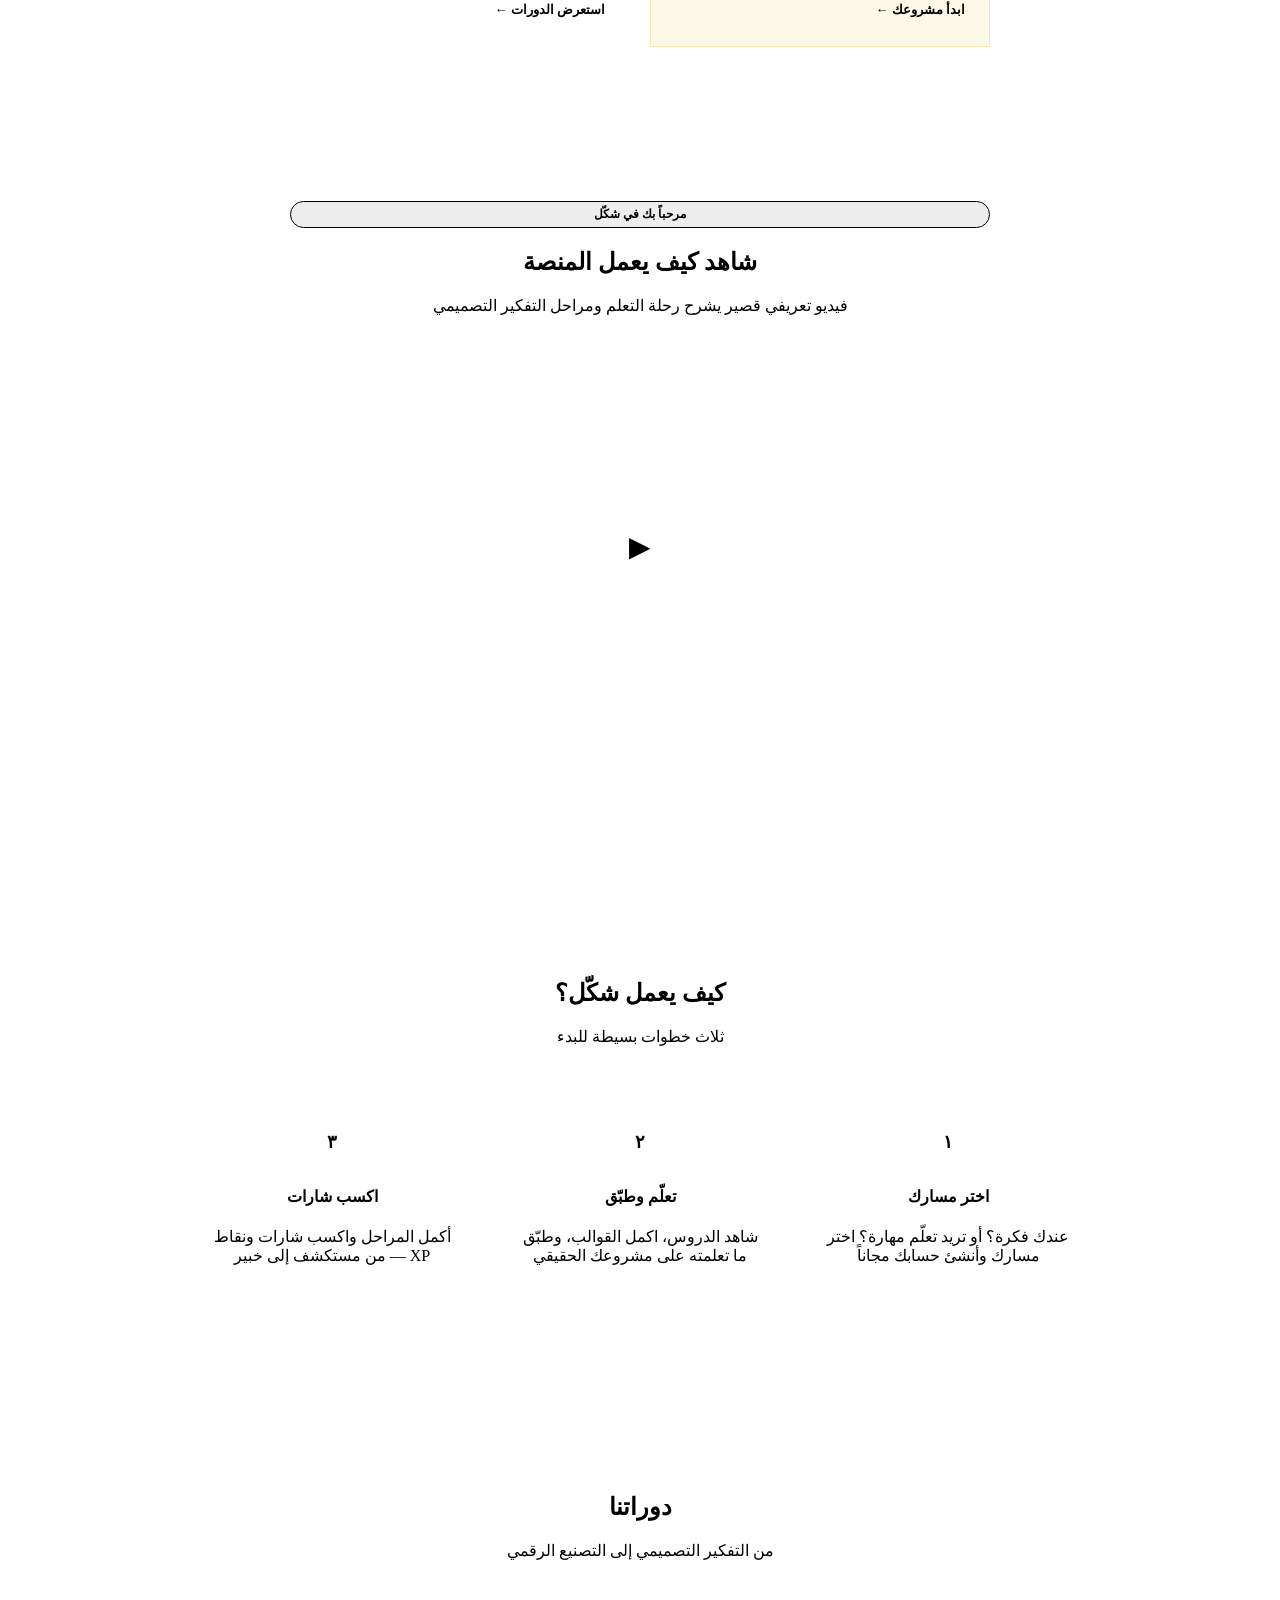
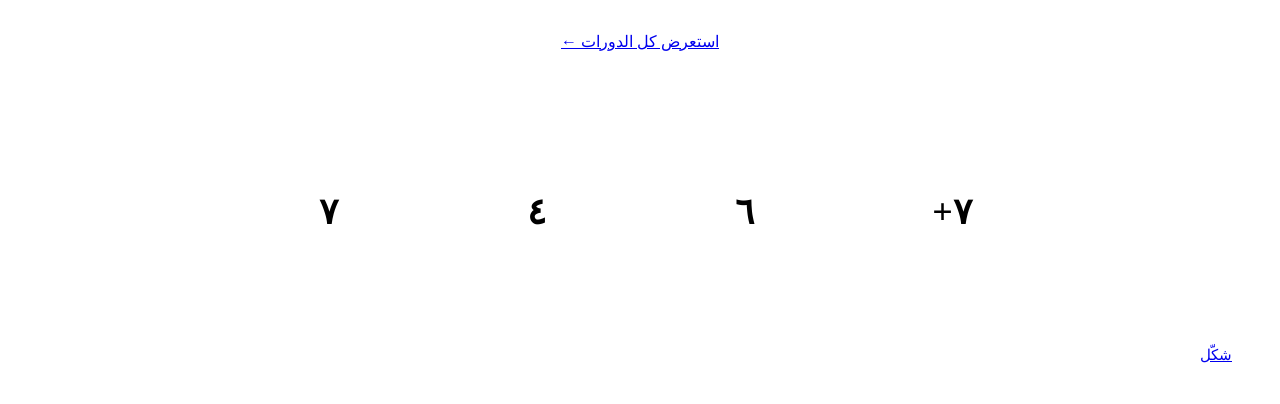
==== commit e1fa1ead: "Update index.html" ====
--- a/index.html
+++ b/index.html
@@ -3,391 +3,367 @@
 <head>
 <meta charset="UTF-8">
 <meta name="viewport" content="width=device-width, initial-scale=1.0">
-<title>شكّل مستقبلك — MenaLab</title>
-<link href="https://fonts.googleapis.com/css2?family=Noto+Kufi+Arabic:wght@400;500;600;700;900&family=Cairo:wght@400;500;600;700;900&display=swap" rel="stylesheet">
+<title>شكّل — ابنِ، صمّم، اصنع</title>
+<link rel="stylesheet" href="_shared.css">
 <style>
-*{box-sizing:border-box;margin:0;padding:0}
-:root{--ink:#212121;--accent:#EBC84C;--accent2:#D4A017;--teal:#2E7D32;--blue:#1565C0;--purple:#6A1B9A;--red:#dc2626;--surface:#fff;--surface2:#EDEAE6;--surface3:#E5E0D8;--border:rgba(33,33,33,0.12);--border2:rgba(33,33,33,0.22);--text:#212121;--text2:#4a4840;--text3:#8a8678;--r:10px;--r2:16px;--shadow:0 2px 12px rgba(0,0,0,0.07);--shadow2:0 8px 32px rgba(0,0,0,0.12)}
-html{scroll-behavior:smooth}
-body{font-family:'Noto Kufi Arabic','Cairo',sans-serif;color:var(--text);background:var(--surface);direction:rtl;overflow-x:hidden}
-nav{position:fixed;top:0;left:0;right:0;z-index:100;padding:0 5%;height:70px;display:flex;align-items:center;gap:24px;background:rgba(255,255,255,0.95);backdrop-filter:blur(12px);border-bottom:1px solid var(--border)}
-.nav-logo{display:flex;align-items:center;gap:10px;text-decoration:none}
-.nav-logo-mark{width:38px;height:38px;background:var(--accent);border-radius:10px;display:flex;align-items:center;justify-content:center;font-size:20px;font-weight:900;color:white}
-.nav-logo-text{font-size:18px;font-weight:800;color:var(--ink)}
-.nav-links{display:flex;gap:4px;margin-right:auto}
-.nav-link{padding:7px 16px;border-radius:8px;font-size:14px;font-weight:500;color:var(--text2);text-decoration:none;transition:all .15s;cursor:pointer;border:none;background:none;font-family:'Cairo',sans-serif}
-.nav-link:hover{background:var(--surface2);color:var(--text)}
-.nav-cta{display:flex;gap:8px;align-items:center}
-.btn{display:inline-flex;align-items:center;gap:6px;padding:9px 20px;border-radius:10px;font-family:'Cairo',sans-serif;font-size:14px;font-weight:600;cursor:pointer;border:none;transition:all .2s;text-decoration:none}
-.btn-ghost{background:transparent;color:var(--text);border:1.5px solid var(--border)}
-.btn-ghost:hover{border-color:var(--accent);color:var(--accent)}
-.btn-primary{background:var(--accent);color:#212121}
-.btn-primary:hover{background:#c94d1e;transform:translateY(-1px)}
-.btn-large{padding:14px 32px;font-size:16px;border-radius:12px}
-.hero{min-height:100vh;display:flex;align-items:center;padding:100px 5% 60px;position:relative;overflow:hidden;background:linear-gradient(160deg,#fff 0%,#EDEAE6 50%,#F5F2EE 100%)}
-.hero-bg{position:absolute;inset:0;pointer-events:none;overflow:hidden}
-.hero-circle{position:absolute;border-radius:50%;opacity:.06}
-.hero-content{max-width:580px;position:relative;z-index:1}
-.hero-badge{display:inline-flex;align-items:center;gap:8px;background:rgba(235,200,76,0.15);border:1px solid rgba(235,200,76,0.4);color:#212121;font-size:13px;font-weight:600;padding:7px 16px;border-radius:30px;margin-bottom:24px}
-.badge-dot{width:7px;height:7px;border-radius:50%;background:var(--accent);animation:pulse 2s infinite}
-@keyframes pulse{0%,100%{opacity:1;transform:scale(1)}50%{opacity:.5;transform:scale(1.3)}}
-h1{font-size:50px;font-weight:900;line-height:1.1;margin-bottom:20px;color:var(--ink)}
-h1 span{color:var(--accent)}
-.hero-desc{font-size:17px;color:var(--text2);line-height:1.7;margin-bottom:32px}
-.hero-actions{display:flex;gap:12px;flex-wrap:wrap;margin-bottom:48px}
-.hero-stats{display:flex;gap:28px;flex-wrap:wrap}
-.stat-num{font-size:26px;font-weight:900;color:var(--ink)}
-.stat-lbl{font-size:12px;color:var(--text3)}
-.float-wrap{position:absolute;left:4%;top:50%;transform:translateY(-50%);width:420px;height:480px;pointer-events:none}
-.fcard{position:absolute;background:white;border-radius:16px;padding:14px 18px;box-shadow:0 8px 28px rgba(0,0,0,0.1);border:1px solid var(--border)}
-.fcard-1{top:30px;right:0;width:210px}
-.fcard-2{top:155px;left:0;width:230px}
-.fcard-3{bottom:90px;right:10px;width:195px}
-.fcard-icon{font-size:22px;margin-bottom:7px}
-.fcard-title{font-size:13px;font-weight:700;margin-bottom:3px}
-.fcard-sub{font-size:11px;color:var(--text3)}
-.prog-bar{height:4px;background:#f0ede8;border-radius:2px;margin-top:9px;overflow:hidden}
-.prog-fill{height:100%;border-radius:2px}
-.xp-pill{display:inline-flex;align-items:center;gap:4px;background:#fef3ec;color:var(--accent);font-size:11px;font-weight:700;padding:3px 9px;border-radius:20px;margin-top:7px}
-section{padding:80px 5%}
-.sec-label{font-size:12px;font-weight:700;letter-spacing:2px;text-transform:uppercase;color:var(--accent);margin-bottom:12px}
-.sec-title{font-size:36px;font-weight:900;line-height:1.2;margin-bottom:14px;color:var(--ink)}
-.sec-title span{color:var(--accent)}
-.sec-sub{font-size:15px;color:var(--text2);line-height:1.7;max-width:540px}
-.tc{text-align:center}.tc .sec-sub{margin:0 auto}
-.dark-sec{background:var(--ink)}
-.dark-sec .sec-label{color:var(--accent2)}
-.dark-sec .sec-title{color:white}
-.dark-sec .sec-sub{color:rgba(255,255,255,0.55)}
-.phases-grid{display:grid;grid-template-columns:repeat(5,1fr);gap:10px;margin-top:44px}
-.phase-card{background:rgba(255,255,255,0.05);border:1px solid rgba(255,255,255,0.08);border-radius:14px;padding:18px 14px;text-align:center;transition:all .2s}
-.phase-card:hover{background:rgba(255,255,255,0.09);transform:translateY(-3px)}
-.phase-num{width:34px;height:34px;border-radius:50%;margin:0 auto 10px;display:flex;align-items:center;justify-content:center;font-size:13px;font-weight:800;color:white}
-.phase-icon{font-size:26px;margin-bottom:8px}
-.phase-name{font-size:13px;font-weight:700;color:white;margin-bottom:4px}
-.phase-desc{font-size:11px;color:rgba(255,255,255,0.45);line-height:1.5}
-.mods-grid{display:grid;grid-template-columns:repeat(3,1fr);gap:18px;margin-top:44px}
-.mod-card{background:white;border:1px solid var(--border);border-radius:18px;padding:22px;transition:all .2s;position:relative;overflow:hidden}
-.mod-card:hover{box-shadow:0 12px 36px rgba(0,0,0,0.09);transform:translateY(-3px)}
-.mod-card::before{content:'';position:absolute;top:0;right:0;left:0;height:3px}
-.mc-dt::before{background:linear-gradient(90deg,var(--accent),var(--accent2))}
-.mc-cad::before{background:linear-gradient(90deg,var(--purple),#4a90d9)}
-.mc-fab::before{background:linear-gradient(90deg,var(--teal),#4a90d9)}
-.mod-icon{font-size:34px;margin-bottom:12px}
-.mod-title{font-size:17px;font-weight:800;margin-bottom:5px}
-.mod-desc{font-size:13px;color:var(--text2);line-height:1.6;margin-bottom:14px}
-.mod-tags{display:flex;flex-wrap:wrap;gap:5px}
-.mod-tag{font-size:11px;padding:3px 9px;border-radius:20px;background:var(--surface2);color:var(--text2);font-weight:500}
-.mod-meta{font-size:12px;color:var(--text3);margin-top:10px}
-.feats-grid{display:grid;grid-template-columns:1fr 1fr;gap:20px;margin-top:44px}
-.feat{display:flex;gap:14px;align-items:flex-start}
-.feat-icon{width:46px;height:46px;border-radius:13px;display:flex;align-items:center;justify-content:center;font-size:20px;flex-shrink:0}
-.feat-title{font-size:15px;font-weight:700;margin-bottom:4px}
-.feat-desc{font-size:13px;color:var(--text2);line-height:1.6}
-.map-box{background:#eaf4fb;border-radius:18px;margin-top:36px;height:260px;position:relative;overflow:hidden;border:1px solid var(--border)}
-.map-count{position:absolute;bottom:14px;right:14px;background:white;border-radius:9px;padding:8px 14px;font-size:13px;font-weight:600;box-shadow:0 4px 14px rgba(0,0,0,0.09)}
-.t-grid{display:grid;grid-template-columns:repeat(3,1fr);gap:18px;margin-top:44px}
-.tcard{background:white;border:1px solid var(--border);border-radius:14px;padding:20px}
-.tcard-text{font-size:13px;color:var(--text2);line-height:1.7;margin-bottom:14px;font-style:italic}
-.tcard-author{display:flex;align-items:center;gap:9px}
-.t-avatar{width:34px;height:34px;border-radius:50%;display:flex;align-items:center;justify-content:center;font-size:12px;font-weight:700;color:white;flex-shrink:0}
-.t-name{font-size:13px;font-weight:700}
-.t-role{font-size:11px;color:var(--text3)}
-.stars{color:#f4a03c;font-size:12px;margin-bottom:7px}
-.cta-sec{background:linear-gradient(135deg,#212121 0%,#2a2018 100%);text-align:center;padding:90px 5%}
-.cta-sec .sec-title{color:white}
-.cta-sec .sec-sub{color:rgba(255,255,255,0.6);margin:0 auto 36px}
-.cta-actions{display:flex;gap:10px;justify-content:center;flex-wrap:wrap}
-footer{background:var(--ink);padding:32px 5%;color:rgba(255,255,255,0.45);font-size:13px;display:flex;justify-content:space-between;align-items:center;flex-wrap:wrap;gap:14px}
-.f-logo{display:flex;align-items:center;gap:8px}
-.f-logo-mark{width:26px;height:26px;background:var(--accent);border-radius:7px;display:flex;align-items:center;justify-content:center;font-size:13px;font-weight:900;color:white}
-.f-logo-text{color:white;font-size:14px;font-weight:700}
-.f-links{display:flex;gap:18px}
-.f-link{color:rgba(255,255,255,0.45);text-decoration:none;transition:color .15s}
-.f-link:hover{color:white}
-.overlay{position:fixed;inset:0;background:rgba(10,10,20,0.72);z-index:200;display:none;align-items:center;justify-content:center;padding:20px;backdrop-filter:blur(5px)}
-.overlay.open{display:flex}
-.modal{background:white;border-radius:22px;padding:38px;width:100%;max-width:400px;position:relative}
-.modal-close{position:absolute;top:14px;left:14px;width:30px;height:30px;border-radius:50%;background:var(--surface2);border:none;cursor:pointer;font-size:15px;color:var(--text2);display:flex;align-items:center;justify-content:center;transition:background .15s}
-.modal-close:hover{background:#f0ede8}
-.modal-logo{display:flex;justify-content:center;margin-bottom:20px}
-.modal-logo-mark{width:46px;height:46px;background:var(--accent);border-radius:13px;display:flex;align-items:center;justify-content:center;font-size:22px;font-weight:900;color:white}
-.modal-title{font-size:21px;font-weight:800;text-align:center;margin-bottom:5px}
-.modal-sub{font-size:13px;color:var(--text2);text-align:center;margin-bottom:24px}
-.form-group{margin-bottom:14px}
-.form-label{font-size:13px;font-weight:600;color:var(--text);margin-bottom:5px;display:block}
-.form-input{width:100%;padding:10px 13px;border:1.5px solid var(--border);border-radius:10px;font-family:'Cairo',sans-serif;font-size:14px;color:var(--text);outline:none;transition:border .15s;direction:rtl}
-.form-input:focus{border-color:var(--accent)}
-.form-input::placeholder{color:var(--text3)}
-.btn-full{width:100%;justify-content:center;padding:12px;font-size:15px;border-radius:11px;margin-top:6px}
-.modal-switch{text-align:center;margin-top:18px;font-size:13px;color:var(--text2)}
-.modal-switch a{color:var(--accent);font-weight:600;cursor:pointer}
-.form-error{background:#fef2f2;border:1px solid #fecaca;color:#dc2626;font-size:13px;padding:9px 13px;border-radius:8px;margin-bottom:14px;display:none}
-.form-error.show{display:block}
+/* Landing-specific styles */
+.hero{background:var(--ink);min-height:100vh;display:flex;flex-direction:column}
+.hero-nav{padding:0 40px;height:64px;display:flex;align-items:center;justify-content:space-between;border-bottom:1px solid rgba(255,255,255,.08)}
+.hero-nav .nav-links a{color:rgba(255,255,255,.65);font-size:13px;font-weight:500;padding:6px 12px;border-radius:var(--r);transition:all .15s;text-decoration:none}
+.hero-nav .nav-links a:hover{color:var(--gold);background:rgba(255,255,255,.05)}
+.hero-body{flex:1;display:flex;flex-direction:column;align-items:center;justify-content:center;padding:60px 24px;text-align:center;gap:32px}
+.hero-badge{background:rgba(235,200,76,.15);border:1px solid rgba(235,200,76,.3);color:var(--gold);padding:5px 14px;border-radius:20px;font-size:12px;font-weight:600}
+.hero-title{font-size:clamp(32px,6vw,64px);font-weight:700;color:#fff;line-height:1.1;max-width:700px}
+.hero-title span{color:var(--gold)}
+.hero-sub{font-size:clamp(14px,2vw,18px);color:rgba(255,255,255,.6);max-width:540px;line-height:1.7}
+.path-cards{display:grid;grid-template-columns:1fr 1fr;gap:20px;max-width:700px;width:100%;margin-top:8px}
+.path-card{background:rgba(255,255,255,.05);border:1.5px solid rgba(255,255,255,.12);border-radius:var(--r3);padding:28px 24px;cursor:pointer;transition:all .2s;text-align:right}
+.path-card:hover{background:rgba(235,200,76,.1);border-color:rgba(235,200,76,.4);transform:translateY(-2px)}
+.path-card.primary{background:rgba(235,200,76,.12);border-color:rgba(235,200,76,.35)}
+.path-icon{font-size:36px;margin-bottom:12px;display:block}
+.path-title{font-size:16px;font-weight:700;color:#fff;margin-bottom:6px}
+.path-desc{font-size:13px;color:rgba(255,255,255,.55);line-height:1.6;margin-bottom:16px}
+.path-cta{display:inline-flex;align-items:center;gap:6px;font-size:13px;font-weight:600;color:var(--gold)}
+.video-section{background:var(--warm3);padding:80px 24px;text-align:center}
+.video-wrap{max-width:800px;margin:32px auto 0;background:var(--ink);border-radius:var(--r3);overflow:hidden;aspect-ratio:16/9;display:flex;align-items:center;justify-content:center;cursor:pointer;position:relative;border:1px solid rgba(255,255,255,.1)}
+.video-placeholder{display:flex;flex-direction:column;align-items:center;gap:12px}
+.play-btn{width:70px;height:70px;border-radius:50%;background:var(--gold);display:flex;align-items:center;justify-content:center;font-size:28px;color:var(--ink);transition:transform .2s}
+.video-wrap:hover .play-btn{transform:scale(1.08)}
+.how-section{padding:80px 24px;background:var(--white)}
+.how-grid{display:grid;grid-template-columns:repeat(3,1fr);gap:24px;max-width:900px;margin:40px auto 0}
+.how-card{text-align:center;padding:32px 20px}
+.how-num{width:48px;height:48px;border-radius:50%;background:var(--ink);color:var(--gold);font-size:18px;font-weight:700;display:flex;align-items:center;justify-content:center;margin:0 auto 16px}
+.courses-preview{padding:80px 24px;background:var(--warm3)}
+.courses-grid{display:grid;grid-template-columns:repeat(3,1fr);gap:20px;max-width:1000px;margin:40px auto 0}
+.course-mini-card{background:var(--white);border-radius:var(--r2);padding:20px;border:1px solid var(--border);transition:all .2s;cursor:pointer;text-decoration:none;display:block}
+.course-mini-card:hover{box-shadow:var(--shadow2);transform:translateY(-2px)}
+.course-mini-icon{font-size:32px;margin-bottom:10px;display:block}
+.stats-section{background:var(--ink);padding:60px 24px;text-align:center}
+.stats-grid{display:grid;grid-template-columns:repeat(4,1fr);gap:32px;max-width:800px;margin:0 auto}
+.stat-num{font-size:36px;font-weight:700;color:var(--gold)}
+.stat-lbl{font-size:13px;color:rgba(255,255,255,.5);margin-top:4px}
+.footer{background:var(--ink);border-top:1px solid rgba(255,255,255,.08);padding:32px 40px;display:flex;align-items:center;justify-content:space-between}
+.footer-links{display:flex;gap:20px}
+.footer-links a{color:rgba(255,255,255,.45);font-size:12px;text-decoration:none}
+.footer-links a:hover{color:var(--gold)}
+@media(max-width:768px){
+  .path-cards{grid-template-columns:1fr}
+  .how-grid,.courses-grid{grid-template-columns:1fr}
+  .stats-grid{grid-template-columns:repeat(2,1fr)}
+  .hero-nav .nav-links{display:none}
+  .footer{flex-direction:column;gap:16px;text-align:center}
+}
 </style>
 </head>
 <body>
 
-<nav>
-  <a class="nav-logo" href="/">
-    <svg width="38" height="38" viewBox="0 0 80 80" fill="none" xmlns="http://www.w3.org/2000/svg">
-<rect width="80" height="80" rx="16" fill="#212121"/>
-<path d="M26 54 L36 30 L44 38 Z" stroke="#EBC84C" stroke-width="1.8" fill="none" stroke-linejoin="round"/>
-<line x1="26" y1="54" x2="22" y2="58" stroke="#EBC84C" stroke-width="1.8" stroke-linecap="round"/>
-<line x1="44" y1="38" x2="56" y2="26" stroke="#EBC84C" stroke-width="1.4" stroke-linecap="round"/>
-<circle cx="56" cy="26" r="3" stroke="#EBC84C" stroke-width="1.4" fill="none"/>
-<circle cx="56" cy="26" r="1" fill="#EBC84C"/>
-<circle cx="36" cy="30" r="3" stroke="#EBC84C" stroke-width="1.4" fill="none"/>
-</svg>
-    <div class="nav-logo-text">شكّل مستقبلك</div>
+<div class="toast" id="toast"><span id="toast-msg"></span></div>
+
+<!-- IDEA INPUT MODAL -->
+<div class="modal-overlay" id="idea-modal">
+  <div class="modal-box">
+    <button class="modal-close" onclick="closeModal('idea-modal')">✕</button>
+    <div style="font-size:32px;margin-bottom:12px">💡</div>
+    <h3 style="margin-bottom:6px">أخبرنا عن فكرتك أو مشكلتك</h3>
+    <p style="margin-bottom:20px;font-size:13px">سنبني رحلة تعلّم مخصصة لتوجيهك خلال مراحل التفكير التصميمي الستة</p>
+    <div class="form-group" style="margin-bottom:14px">
+      <label class="form-label">ما هي الفكرة أو المشكلة؟ *</label>
+      <textarea class="inp textarea" id="idea-text" placeholder="مثال: كثير من الطلاب يجدون صعوبة في فهم المواد العلمية بسبب أساليب التدريس التقليدية..."></textarea>
+    </div>
+    <div class="form-group" style="margin-bottom:14px">
+      <label class="form-label">من يتأثر بهذه المشكلة؟</label>
+      <input class="inp" id="idea-who" type="text" placeholder="مثال: طلاب المرحلة الثانوية في المناطق الريفية">
+    </div>
+    <div class="form-group" style="margin-bottom:20px">
+      <label class="form-label">ما المجال؟</label>
+      <select class="inp select" id="idea-domain">
+        <option value="education">التعليم</option>
+        <option value="health">الصحة</option>
+        <option value="environment">البيئة</option>
+        <option value="community">المجتمع</option>
+        <option value="business">الأعمال</option>
+        <option value="technology">التقنية</option>
+        <option value="other">أخرى</option>
+      </select>
+    </div>
+    <button class="btn btn-primary btn-full btn-lg" onclick="submitIdea()">ابدأ رحلة التصميم ←</button>
+  </div>
+</div>
+
+<!-- SIGNUP MODAL -->
+<div class="modal-overlay" id="signup-modal">
+  <div class="modal-box">
+    <button class="modal-close" onclick="closeModal('signup-modal')">✕</button>
+    <div style="text-align:center;margin-bottom:20px">
+      <div data-logo="44" style="display:inline-block;margin-bottom:12px"></div>
+      <h3>إنشاء حساب في شكّل</h3>
+      <p style="font-size:12px;margin-top:4px">مجاناً — لا يحتاج بطاقة بنكية</p>
+    </div>
+    <div id="signup-err" style="display:none;background:var(--red-light);color:var(--red);padding:8px 12px;border-radius:var(--r);font-size:12px;margin-bottom:12px"></div>
+    <div class="form-group" style="margin-bottom:12px">
+      <label class="form-label">الاسم الكامل *</label>
+      <input class="inp" id="s-name" type="text" placeholder="اسمك الكامل">
+    </div>
+    <div class="form-group" style="margin-bottom:12px">
+      <label class="form-label">البريد الإلكتروني *</label>
+      <input class="inp" id="s-email" type="email" placeholder="name@example.com" dir="ltr">
+    </div>
+    <div class="form-group" style="margin-bottom:20px">
+      <label class="form-label">كلمة المرور *</label>
+      <input class="inp" id="s-pass" type="password" placeholder="٨ أحرف على الأقل" dir="ltr">
+    </div>
+    <button class="btn btn-primary btn-full btn-lg" onclick="doSignup()">إنشاء الحساب ←</button>
+    <div style="text-align:center;margin-top:14px;font-size:12px;color:var(--text3)">
+      لديك حساب؟ <a href="#" onclick="switchToLogin()" style="color:var(--blue)">تسجيل الدخول</a>
+    </div>
+  </div>
+</div>
+
+<!-- LOGIN MODAL -->
+<div class="modal-overlay" id="login-modal">
+  <div class="modal-box">
+    <button class="modal-close" onclick="closeModal('login-modal')">✕</button>
+    <div style="text-align:center;margin-bottom:20px">
+      <div data-logo="44" style="display:inline-block;margin-bottom:12px"></div>
+      <h3>تسجيل الدخول</h3>
+    </div>
+    <div id="login-err" style="display:none;background:var(--red-light);color:var(--red);padding:8px 12px;border-radius:var(--r);font-size:12px;margin-bottom:12px"></div>
+    <div class="form-group" style="margin-bottom:12px">
+      <label class="form-label">البريد الإلكتروني</label>
+      <input class="inp" id="l-email" type="email" placeholder="name@example.com" dir="ltr">
+    </div>
+    <div class="form-group" style="margin-bottom:20px">
+      <label class="form-label">كلمة المرور</label>
+      <input class="inp" id="l-pass" type="password" dir="ltr" onkeydown="if(event.key==='Enter')doLogin()">
+    </div>
+    <button class="btn btn-primary btn-full btn-lg" onclick="doLogin()">دخول ←</button>
+    <div style="text-align:center;margin-top:14px;font-size:12px;color:var(--text3)">
+      ليس لديك حساب؟ <a href="#" onclick="switchToSignup()" style="color:var(--blue)">إنشاء حساب</a>
+    </div>
+  </div>
+</div>
+
+<!-- HERO -->
+<section class="hero">
+  <nav class="hero-nav">
+    <a href="index.html" class="logo-mark">
+      <span data-logo="36"></span>
+      <span class="logo-name light">شكّل</span>
+    </a>
+    <div class="nav-links">
+      <a href="courses.html">الدورات</a>
+      <a href="mentors.html">المرشدون</a>
+      <a href="community.html">المجتمع</a>
+      <a href="events.html">الفعاليات</a>
+    </div>
+    <div style="display:flex;gap:10px">
+      <button class="btn btn-ghost" style="color:rgba(255,255,255,.7)" onclick="openModal('login-modal')">دخول</button>
+      <button class="btn btn-primary" onclick="openModal('signup-modal')">ابدأ مجاناً</button>
+    </div>
+  </nav>
+
+  <div class="hero-body">
+    <div class="hero-badge">🚀 منصة التعلم العربية للتصميم والتصنيع</div>
+    <h1 class="hero-title"><span>شكّل</span> مستقبلك<br>ابنِ، صمّم، اصنع</h1>
+    <p class="hero-sub">تعلّم التفكير التصميمي، الطباعة ثلاثية الأبعاد، CAD، قطع الليزر، وأكثر — عبر مشاريع حقيقية وورش عملية بالعربية</p>
+
+    <div class="path-cards">
+      <div class="path-card primary" onclick="startPath('idea')">
+        <span class="path-icon">💡</span>
+        <div class="path-title">عندي فكرة أو مشكلة</div>
+        <div class="path-desc">دخول مباشر إلى بوابة المشاريع — سيرشدك الذكاء الاصطناعي خلال مراحل التفكير التصميمي الستة</div>
+        <span class="path-cta">ابدأ مشروعك ←</span>
+      </div>
+      <div class="path-card" onclick="startPath('courses')">
+        <span class="path-icon">📚</span>
+        <div class="path-title">أريد التعلم عبر ورش</div>
+        <div class="path-desc">استكشف دوراتنا في التفكير التصميمي، CAD، الطباعة ثلاثية الأبعاد، UX/UI والمزيد</div>
+        <span class="path-cta">استعرض الدورات ←</span>
+      </div>
+    </div>
+  </div>
+</section>
+
+<!-- WELCOME VIDEO -->
+<section class="video-section">
+  <div style="max-width:700px;margin:0 auto">
+    <div class="hero-badge" style="background:rgba(33,33,33,.08);color:var(--text2);border-color:var(--border);margin-bottom:16px">مرحباً بك في شكّل</div>
+    <h2>شاهد كيف يعمل المنصة</h2>
+    <p style="margin-top:8px;color:var(--text2)">فيديو تعريفي قصير يشرح رحلة التعلم ومراحل التفكير التصميمي</p>
+  </div>
+  <div class="video-wrap" onclick="playVideo()">
+    <div class="video-placeholder">
+      <div class="play-btn">▶</div>
+      <div style="color:rgba(255,255,255,.5);font-size:13px">اضغط لمشاهدة الفيديو التعريفي</div>
+      <div style="color:rgba(255,255,255,.3);font-size:11px">٣ دقائق</div>
+    </div>
+  </div>
+</section>
+
+<!-- HOW IT WORKS -->
+<section class="how-section">
+  <div style="max-width:900px;margin:0 auto;text-align:center">
+    <h2>كيف يعمل شكّل؟</h2>
+    <p style="margin-top:8px">ثلاث خطوات بسيطة للبدء</p>
+    <div class="how-grid">
+      <div class="how-card">
+        <div class="how-num">١</div>
+        <h4>اختر مسارك</h4>
+        <p>عندك فكرة؟ أو تريد تعلّم مهارة؟ اختر مسارك وأنشئ حسابك مجاناً</p>
+      </div>
+      <div class="how-card">
+        <div class="how-num">٢</div>
+        <h4>تعلّم وطبّق</h4>
+        <p>شاهد الدروس، اكمل القوالب، وطبّق ما تعلمته على مشروعك الحقيقي</p>
+      </div>
+      <div class="how-card">
+        <div class="how-num">٣</div>
+        <h4>اكسب شارات</h4>
+        <p>أكمل المراحل واكسب شارات ونقاط XP — من مستكشف إلى خبير</p>
+      </div>
+    </div>
+  </div>
+</section>
+
+<!-- COURSES PREVIEW -->
+<section class="courses-preview">
+  <div style="max-width:1000px;margin:0 auto;text-align:center">
+    <h2>دوراتنا</h2>
+    <p style="margin-top:8px">من التفكير التصميمي إلى التصنيع الرقمي</p>
+    <div class="courses-grid" id="courses-grid"></div>
+    <a href="courses.html" class="btn btn-dark btn-lg" style="margin-top:32px;display:inline-flex">استعرض كل الدورات ←</a>
+  </div>
+</section>
+
+<!-- STATS -->
+<section class="stats-section">
+  <div class="stats-grid">
+    <div><div class="stat-num">٧+</div><div class="stat-lbl">دورة متخصصة</div></div>
+    <div><div class="stat-num">٦</div><div class="stat-lbl">مراحل تصميمية</div></div>
+    <div><div class="stat-num">٤</div><div class="stat-lbl">مرشدون خبراء</div></div>
+    <div><div class="stat-num">٧</div><div class="stat-lbl">مستويات إنجاز</div></div>
+  </div>
+</section>
+
+<footer class="footer">
+  <a href="index.html" class="logo-mark">
+    <span data-logo="28"></span>
+    <span class="logo-name light" style="font-size:15px">شكّل</span>
   </a>
-  <div class="nav-links">
-    <button class="nav-link" onclick="document.getElementById('how').scrollIntoView({behavior:'smooth'})">كيف يعمل</button>
-    <button class="nav-link" onclick="document.getElementById('modules').scrollIntoView({behavior:'smooth'})">الوحدات</button>
-    <button class="nav-link" onclick="document.getElementById('map').scrollIntoView({behavior:'smooth'})">الفاب لابات</button>
-  </div>
-  <div class="nav-cta" id="nav-cta">
-    <button class="btn btn-ghost" onclick="openModal('login')">تسجيل الدخول</button>
-    <button class="btn btn-primary" onclick="openModal('signup')">ابدأ مجاناً</button>
-  </div>
-</nav>
-
-<section class="hero">
-  <div class="hero-bg">
-    <div class="hero-circle" style="width:580px;height:580px;background:#EBC84C;top:-180px;left:-80px;opacity:.08"></div>
-    <div class="hero-circle" style="width:380px;height:380px;background:var(--teal);bottom:-80px;right:28%"></div>
-  </div>
-  <div class="hero-content">
-    <div class="hero-badge"><span class="badge-dot"></span>منصة التعلم الأولى عربياً للتصنيع الرقمي</div>
-    <h1><span>شكّل</span> مستقبلك بأدوات التفكير التصميمي</h1>
-    <p class="hero-desc">منصة عربية تعليمية تفاعلية تأخذك من الفكرة إلى النموذج الحقيقي — عبر التفكير التصميمي، التصميم الرقمي، والتصنيع.</p>
-    <div class="hero-actions">
-      <button class="btn btn-primary btn-large" onclick="openModal('signup')">ابدأ رحلتك مجاناً ←</button>
-      <button class="btn btn-ghost btn-large" onclick="document.getElementById('how').scrollIntoView({behavior:'smooth'})">كيف يعمل؟</button>
-    </div>
-    <div class="hero-stats">
-      <div><div class="stat-num">٥</div><div class="stat-lbl">مراحل تفكير تصميمي</div></div>
-      <div><div class="stat-num">١٢+</div><div class="stat-lbl">درس تفاعلي</div></div>
-      <div><div class="stat-num">٤</div><div class="stat-lbl">تقنيات تصنيع رقمي</div></div>
-      <div><div class="stat-num">١٢</div><div class="stat-lbl">فاب لاب على الخريطة</div></div>
-    </div>
-  </div>
-  <div class="float-wrap">
-    <div class="fcard fcard-1">
-      <div class="fcard-icon">🧠</div>
-      <div class="fcard-title">مرحلة التعاطف</div>
-      <div class="fcard-sub">فهم المستخدمين عمقاً</div>
-      <div class="prog-bar"><div class="prog-fill" style="width:100%;background:var(--teal)"></div></div>
-      <div class="xp-pill">⚡ +٥٠ XP</div>
-    </div>
-    <div class="fcard fcard-2">
-      <div class="fcard-icon">🖨️</div>
-      <div class="fcard-title">الطباعة ثلاثية الأبعاد</div>
-      <div class="fcard-sub">من الفكرة إلى النموذج</div>
-      <div class="prog-bar"><div class="prog-fill" style="width:65%;background:var(--accent)"></div></div>
-      <div class="xp-pill">⚡ +٧٥ XP</div>
-    </div>
-    <div class="fcard fcard-3">
-      <div style="display:flex;align-items:center;gap:8px;margin-bottom:8px">
-        <div style="width:26px;height:26px;border-radius:50%;background:linear-gradient(135deg,var(--accent),var(--accent2));display:flex;align-items:center;justify-content:center;font-size:11px;font-weight:700;color:white">أح</div>
-        <div><div style="font-size:12px;font-weight:700">أحمد الرشيد</div><div style="font-size:10px;color:var(--text3)">مستوى ٣ — صانع</div></div>
-      </div>
-      <div style="font-size:11px;color:var(--text2)">🏅 شارة جديدة: المبتكر!</div>
-      <div class="prog-bar"><div class="prog-fill" style="width:62%;background:linear-gradient(90deg,var(--accent),var(--accent2))"></div></div>
-    </div>
-  </div>
-</section>
-
-<section class="dark-sec" id="how">
-  <div class="sec-label">المنهج</div>
-  <div class="sec-title" style="color:white">مسار <span style="color:var(--accent2)">التفكير التصميمي</span></div>
-  <div class="sec-sub">خمس مراحل متكاملة تأخذك من فهم المشكلة إلى اختبار الحل.</div>
-  <div class="phases-grid">
-    <div class="phase-card"><div class="phase-num" style="background:var(--accent)">١</div><div class="phase-icon">🔍</div><div class="phase-name">التعاطف</div><div class="phase-desc">افهم المستخدمين واحتياجاتهم الحقيقية</div></div>
-    <div class="phase-card"><div class="phase-num" style="background:#534AB7">٢</div><div class="phase-icon">🎯</div><div class="phase-name">تحديد المشكلة</div><div class="phase-desc">صغ المشكلة الجوهرية بوضوح</div></div>
-    <div class="phase-card"><div class="phase-num" style="background:var(--teal)">٣</div><div class="phase-icon">💡</div><div class="phase-name">توليد الأفكار</div><div class="phase-desc">العصف الذهني وتقنية SCAMPER</div></div>
-    <div class="phase-card"><div class="phase-num" style="background:#854F0B">٤</div><div class="phase-icon">🛠️</div><div class="phase-name">النمذجة</div><div class="phase-desc">بناء نماذج أولية بأدوات التصنيع</div></div>
-    <div class="phase-card"><div class="phase-num" style="background:#A32D2D">٥</div><div class="phase-icon">🧪</div><div class="phase-name">الاختبار</div><div class="phase-desc">جرّب حلولك مع المستخدمين الحقيقيين</div></div>
-  </div>
-</section>
-
-<section id="modules">
-  <div class="tc"><div class="sec-label">وحدات التعلم</div><div class="sec-title">من <span>الفكرة</span> إلى <span>النموذج</span></div><div class="sec-sub">تعلّم التصميم ثم نفّذه فعلياً.</div></div>
-  <div class="mods-grid">
-    <div class="mod-card mc-dt"><div class="mod-icon">🧠</div><div class="mod-title">التفكير التصميمي</div><div class="mod-desc">منهجية d.school من ستانفورد — التعاطف، المشكلة، الأفكار، النمذجة، الاختبار.</div><div class="mod-tags"><span class="mod-tag">خرائط التعاطف</span><span class="mod-tag">أسئلة HMW</span><span class="mod-tag">النماذج الأولية</span></div><div class="mod-meta">٥ دروس · ٣٥٠ XP</div></div>
-    <div class="mod-card mc-cad"><div class="mod-icon">🖥️</div><div class="mod-title">Fusion 360</div><div class="mod-desc">تصميم القطع ثلاثية الأبعاد من الصفر — Sketching، Extrude، Assembly.</div><div class="mod-tags"><span class="mod-tag">Parametric Design</span><span class="mod-tag">3D Modeling</span><span class="mod-tag">CAM</span></div><div class="mod-meta">٢ دروس · ٢٥٠ XP</div></div>
-    <div class="mod-card mc-fab"><div class="mod-icon">🏭</div><div class="mod-title">التصنيع الرقمي</div><div class="mod-desc">أربع تقنيات تصنيع حقيقية تستخدمها في أي فاب لاب.</div><div class="mod-tags"><span class="mod-tag">🖨️ طباعة ثلاثية</span><span class="mod-tag">⚙️ CNC</span><span class="mod-tag">🔆 ليزر</span><span class="mod-tag">💡 Arduino</span></div><div class="mod-meta">٥ دروس · ٥٢٥ XP</div></div>
-  </div>
-</section>
-
-<section style="background:var(--surface2)">
-  <div style="display:grid;grid-template-columns:1fr 1fr;gap:50px;align-items:center">
-    <div><div class="sec-label">لماذا MenaLab؟</div><div class="sec-title">تعلّم بطريقة <span>مختلفة</span></div><div class="sec-sub">ليس مجرد فيديوهات — رحلة تفاعلية كاملة بالعربية.</div></div>
-    <div class="feats-grid">
-      <div class="feat"><div class="feat-icon" style="background:#fff7f3">🎮</div><div><div class="feat-title">تجربة ملعّبة</div><div class="feat-desc">نقاط XP وشارات ومستويات تجعل التعلم ممتعاً.</div></div></div>
-      <div class="feat"><div class="feat-icon" style="background:#f0fdf7">🤖</div><div><div class="feat-title">مساعد ذكي</div><div class="feat-desc">Claude AI متخصص في المنهج يجيب فوراً.</div></div></div>
-      <div class="feat"><div class="feat-icon" style="background:#f5f0ff">✅</div><div><div class="feat-title">تقييمات تفاعلية</div><div class="feat-desc">لا تنتقل للمرحلة التالية إلا بعد إثبات الفهم.</div></div></div>
-      <div class="feat"><div class="feat-icon" style="background:#eef2ff">🗺️</div><div><div class="feat-title">خريطة الفاب لابات</div><div class="feat-desc">ابحث عن أقرب مختبر وطبّق ما تعلمته.</div></div></div>
-    </div>
-  </div>
-</section>
-
-<section id="map">
-  <div class="tc"><div class="sec-label">المجتمع العالمي</div><div class="sec-title">١٢+ فاب لاب <span>حول العالم</span></div><div class="sec-sub">بعد كل مرحلة، ابحث عن فاب لاب قريب وحوّل تصميمك إلى واقع.</div></div>
-  <div class="map-box">
-    <svg viewBox="0 0 900 260" width="100%" preserveAspectRatio="xMidYMid meet">
-      <rect width="900" height="260" fill="#c8e6f0"/>
-      <path d="M70,38 L130,33 L170,53 L180,83 L155,113 L115,130 L78,118 L52,88 L48,58Z" fill="#d4e8c2" stroke="#b0c8a0" stroke-width="0.8"/>
-      <path d="M130,148 L155,143 L170,155 L172,178 L155,198 L133,200 L115,188 L112,165Z" fill="#d4e8c2" stroke="#b0c8a0" stroke-width="0.8"/>
-      <path d="M378,33 L418,28 L438,43 L443,63 L413,78 L383,70 L368,53Z" fill="#d4e8c2" stroke="#b0c8a0" stroke-width="0.8"/>
-      <path d="M373,90 L418,85 L448,100 L452,135 L438,163 L408,173 L373,162 L353,135 L353,105Z" fill="#d4e8c2" stroke="#b0c8a0" stroke-width="0.8"/>
-      <path d="M443,72 L488,67 L508,82 L513,105 L488,115 L453,107 L443,87Z" fill="#e8d8b0" stroke="#c8b888" stroke-width="0.8"/>
-      <path d="M488,28 L638,22 L718,40 L728,70 L698,96 L648,106 L588,103 L533,90 L503,80 L488,66Z" fill="#d4e8c2" stroke="#b0c8a0" stroke-width="0.8"/>
-      <path d="M658,155 L728,150 L758,163 L760,190 L740,210 L708,215 L678,207 L656,187Z" fill="#d4e8c2" stroke="#b0c8a0" stroke-width="0.8"/>
-      <g><circle cx="510" cy="88" r="7" fill="#e05c2a" stroke="white" stroke-width="1.5"/><circle cx="510" cy="88" r="13" fill="#e05c2a" opacity=".15"/></g>
-      <g><circle cx="476" cy="100" r="7" fill="#e05c2a" stroke="white" stroke-width="1.5"/></g>
-      <g><circle cx="500" cy="83" r="7" fill="#e05c2a" stroke="white" stroke-width="1.5"/></g>
-      <g><circle cx="406" cy="90" r="7" fill="#e05c2a" stroke="white" stroke-width="1.5"/></g>
-      <g><circle cx="366" cy="92" r="7" fill="#e05c2a" stroke="white" stroke-width="1.5"/></g>
-      <g><circle cx="148" cy="60" r="7" fill="#e05c2a" stroke="white" stroke-width="1.5"/></g>
-      <g><circle cx="398" cy="53" r="7" fill="#e05c2a" stroke="white" stroke-width="1.5"/></g>
-      <g><circle cx="420" cy="42" r="7" fill="#e05c2a" stroke="white" stroke-width="1.5"/></g>
-      <g><circle cx="712" cy="63" r="7" fill="#e05c2a" stroke="white" stroke-width="1.5"/></g>
-      <g><circle cx="660" cy="178" r="7" fill="#e05c2a" stroke="white" stroke-width="1.5"/></g>
-    </svg>
-    <div class="map-count">📍 ١٢ مختبر تصنيع مفتوح</div>
-  </div>
-</section>
-
-<section style="background:var(--surface2)">
-  <div class="tc"><div class="sec-label">من متعلمينا</div><div class="sec-title">ماذا يقول <span>المتعلمون؟</span></div></div>
-  <div class="t-grid">
-    <div class="tcard"><div class="stars">★★★★★</div><div class="tcard-text">"أخيراً منصة عربية تشرح التفكير التصميمي بطريقة عملية وممتعة. المساعد الذكي أجاب على كل أسئلتي فوراً!"</div><div class="tcard-author"><div class="t-avatar" style="background:linear-gradient(135deg,var(--accent),var(--accent2))">سم</div><div><div class="t-name">سمر المنصوري</div><div class="t-role">طالبة هندسة، الإمارات</div></div></div></div>
-    <div class="tcard"><div class="stars">★★★★★</div><div class="tcard-text">"نظام نقاط XP والشارات جعلني أكمل جميع الدروس في أسبوع. لم أشعر أنني أدرس — بل ألعب!"</div><div class="tcard-author"><div class="t-avatar" style="background:linear-gradient(135deg,var(--teal),#4a90d9)">خا</div><div><div class="t-name">خالد العمري</div><div class="t-role">مصمم منتج، الأردن</div></div></div></div>
-    <div class="tcard"><div class="stars">★★★★★</div><div class="tcard-text">"وجدت فاب لاب قريب مني وطبّقت مشروعي الأول على الطابعة ثلاثية الأبعاد. تجربة لا تُنسى!"</div><div class="tcard-author"><div class="t-avatar" style="background:linear-gradient(135deg,var(--purple),#4a90d9)">نو</div><div><div class="t-name">نور الحسن</div><div class="t-role">رائدة أعمال، مصر</div></div></div></div>
-  </div>
-</section>
-
-<section class="cta-sec">
-  <div class="sec-label" style="color:var(--accent2)">ابدأ اليوم</div>
-  <div class="sec-title">جاهز لتحويل أفكارك <span style="color:var(--accent2)">إلى واقع؟</span></div>
-  <div class="sec-sub">انضم الآن وابدأ رحلة التصميم والصنع.</div>
-  <div class="cta-actions">
-    <button class="btn btn-primary btn-large" onclick="openModal('signup')">إنشاء حساب مجاني ←</button>
-    <button class="btn btn-large" style="background:rgba(255,255,255,0.1);color:white;border:1.5px solid rgba(255,255,255,0.2)" onclick="openModal('login')">تسجيل الدخول</button>
-  </div>
-</section>
-
-<footer>
-  <div class="f-logo"><div class="f-logo-mark">M</div><div class="f-logo-text">شكّل مستقبلك</div></div>
-  <div>© 2025 شكّل مستقبلك | menalab. جميع الحقوق محفوظة.</div>
-  <div class="f-links"><a class="f-link" href="#">سياسة الخصوصية</a><a class="f-link" href="#">الشروط</a><a class="f-link" href="#">تواصل معنا</a></div>
+  <div class="footer-links">
+    <a href="courses.html">الدورات</a>
+    <a href="mentors.html">المرشدون</a>
+    <a href="community.html">المجتمع</a>
+    <a href="admin.html">الإدارة</a>
+  </div>
+  <div style="color:rgba(255,255,255,.3);font-size:11px">© 2025 شكّل</div>
 </footer>
 
-<!-- AUTH MODAL -->
-<div class="overlay" id="overlay" onclick="if(event.target===this)closeModal()">
-  <div class="modal">
-    <button class="modal-close" onclick="closeModal()">✕</button>
-    <div class="modal-logo"><div style="width:38px;height:38px;flex-shrink:0"><svg width="38" height="38" viewBox="0 0 120 120" fill="none" xmlns="http://www.w3.org/2000/svg">
-<rect width="120" height="120" rx="24" fill="#212121"/>
-<path d="M60 14 L63 11 L66 13 L65 17 C69 18.5 72.5 21 75.5 24 L79.5 23 L81.5 26 L79 28.5 C82 32.5 84 37 84.5 42 L88 43.5 L88 47 L84.5 48.5 C84 53.5 82 58 79 62 L81.5 64.5 L79.5 67.5 L75.5 66.5 C72.5 69.5 69 72 65 73.5 L65 77 L61.5 78 L58.5 77 L58.5 73.5 C54.5 72 51 69.5 48 66.5 L44 67.5 L42 64.5 L44.5 62 C41.5 58 39.5 53.5 39 48.5 L35.5 47 L35.5 43.5 L39 42 C39.5 37 41.5 32.5 44.5 28.5 L42 26 L44 23 L48 24 C51 21 54.5 18.5 58.5 17 L57.5 13 L60.5 11 Z" stroke="#EBC84C" stroke-width="1.6" fill="none" stroke-linejoin="round"/>
-<path d="M60 26 C53 26 48 30 46 35 C44 40 45 45 47 49 C48.5 52 48 55 46 57 C44.5 59 45.5 62 48 63 L60 63" stroke="#EBC84C" stroke-width="2" fill="none" stroke-linecap="round"/>
-<path d="M60 26 C67 26 72 30 74 35 C76 40 75 45 73 49 C71.5 52 72 55 74 57 C75.5 59 74.5 62 72 63 L60 63" stroke="#EBC84C" stroke-width="2" fill="none" stroke-linecap="round"/>
-<line x1="60" y1="28" x2="60" y2="63" stroke="#EBC84C" stroke-width="0.8" stroke-dasharray="2.5 2" opacity=".3"/>
-<path d="M49 36 C47 34 48 31 51 32 C53 33 52 36 50 37" stroke="#EBC84C" stroke-width="1.2" fill="none" stroke-linecap="round" opacity=".55"/>
-<path d="M47 47 C45 45 46 42 49 43 C51 44 50 47 48 48" stroke="#EBC84C" stroke-width="1.2" fill="none" stroke-linecap="round" opacity=".45"/>
-<path d="M71 36 C73 34 72 31 69 32 C67 33 68 36 70 37" stroke="#EBC84C" stroke-width="1.2" fill="none" stroke-linecap="round" opacity=".55"/>
-<path d="M73 47 C75 45 74 42 71 43 C69 44 70 47 72 48" stroke="#EBC84C" stroke-width="1.2" fill="none" stroke-linecap="round" opacity=".45"/>
-<line x1="48" y1="66" x2="72" y2="66" stroke="#EBC84C" stroke-width="2.2" stroke-linecap="round"/>
-<line x1="50" y1="70" x2="70" y2="70" stroke="#EBC84C" stroke-width="2" stroke-linecap="round"/>
-<line x1="52" y1="74" x2="68" y2="74" stroke="#EBC84C" stroke-width="1.5" stroke-linecap="round" opacity=".65"/>
-<line x1="54" y1="78" x2="66" y2="78" stroke="#EBC84C" stroke-width="1.2" stroke-linecap="round" opacity=".4"/>
-<path d="M52 50 L55 43 L58 49 L60 42 L62 49 L65 43 L68 50" stroke="#EBC84C" stroke-width="1.6" fill="none" stroke-linecap="round" stroke-linejoin="round" opacity=".9"/>
-<g transform="translate(22 64)"><path d="M10 2 L11.5 0 L13 2 L12.5 4.5 C14.5 5.2 16 6.5 17 8.2 L19.5 7.8 L20.5 9.5 L18.5 11 C18.8 13 18.2 15 17 16.8 L18.5 18.5 L17 20 L15 18.5 C13.2 19.5 11 20 9 20 C7 20 5 19.5 3 18.5 L1 20 L-0.5 18.5 L1 16.8 C-0.2 15 -0.8 13 -0.5 11 L-2.5 9.5 L-1.5 7.8 L1 8.2 C2 6.5 3.5 5.2 5.5 4.5 L5 2 L6.5 0 L8 2 Z" stroke="#EBC84C" stroke-width="1.2" fill="none" stroke-linejoin="round" opacity=".8"/><circle cx="9" cy="10" r="4" stroke="#EBC84C" stroke-width="1.2" fill="none" opacity=".8"/><circle cx="9" cy="10" r="1.8" fill="#EBC84C" opacity=".8"/></g>
-<g transform="translate(77 68)"><path d="M8 1.5 L9.5 0 L11 1.5 L10.5 3.5 C12 4.2 13.2 5.2 14 6.5 L16 6 L17 7.5 L15.5 9 C15.8 10.5 15.3 12 14.5 13.5 L16 15 L14.5 16.5 L13 15 C11.5 15.8 9.8 16.2 8 16 C6.2 16.2 4.5 15.8 3 15 L1.5 16.5 L0 15 L1.5 13.5 C0.7 12 0.2 10.5 0.5 9 L-1 7.5 L0 6 L2 6.5 C2.8 5.2 4 4.2 5.5 3.5 L5 1.5 L6.5 0 L8 1.5 Z" stroke="#EBC84C" stroke-width="1.1" fill="none" stroke-linejoin="round" opacity=".7"/><circle cx="8" cy="8" r="3.2" stroke="#EBC84C" stroke-width="1.1" fill="none" opacity=".7"/><circle cx="8" cy="8" r="1.5" fill="#EBC84C" opacity=".7"/></g>
-<circle cx="60" cy="18" r="1.8" fill="#EBC84C" opacity=".3"/>
-</svg></div></div>
-
-    <div id="f-signup">
-      <div class="modal-title">إنشاء حساب جديد</div>
-      <div class="modal-sub">ابدأ رحلتك في MenaLab مجاناً</div>
-      <div class="form-error" id="e-signup"></div>
-      <div class="form-group"><label class="form-label">الاسم الكامل</label><input class="form-input" type="text" id="i-name" placeholder="أحمد محمد"></div>
-      <div class="form-group"><label class="form-label">البريد الإلكتروني</label><input class="form-input" type="email" id="i-email" placeholder="ahmed@example.com" dir="ltr"></div>
-      <div class="form-group"><label class="form-label">كلمة المرور</label><input class="form-input" type="password" id="i-pass" placeholder="٨ أحرف على الأقل" dir="ltr"></div>
-      <button class="btn btn-primary btn-full" onclick="doSignup()">إنشاء الحساب ←</button>
-      <div class="modal-switch">لديك حساب؟ <a onclick="switchTo('login')">سجّل الدخول</a></div>
-    </div>
-
-    <div id="f-login" style="display:none">
-      <div class="modal-title">مرحباً بعودتك!</div>
-      <div class="modal-sub">سجّل دخولك للمتابعة</div>
-      <div class="form-error" id="e-login"></div>
-      <div class="form-group"><label class="form-label">البريد الإلكتروني</label><input class="form-input" type="email" id="l-email" placeholder="ahmed@example.com" dir="ltr"></div>
-      <div class="form-group"><label class="form-label">كلمة المرور</label><input class="form-input" type="password" id="l-pass" placeholder="كلمة المرور" dir="ltr"></div>
-      <button class="btn btn-primary btn-full" onclick="doLogin()">تسجيل الدخول ←</button>
-      <div class="modal-switch">ليس لديك حساب؟ <a onclick="switchTo('signup')">إنشاء حساب مجاني</a></div>
-    </div>
-
-    <div id="f-success" style="display:none;text-align:center">
-      <div style="font-size:46px;margin-bottom:14px">🎉</div>
-      <div class="modal-title">أهلاً وسهلاً!</div>
-      <div class="modal-sub" style="margin-bottom:24px">حسابك جاهز. سنأخذك إلى منصتك الآن.</div>
-      <button class="btn btn-primary btn-full" onclick="window.location.href='/dashboard'">ابدأ التعلم الآن ←</button>
-    </div>
-  </div>
-</div>
-
+<script src="_shared.js"></script>
 <script>
-function openModal(t){document.getElementById('overlay').classList.add('open');switchTo(t);}
-function closeModal(){document.getElementById('overlay').classList.remove('open');}
-function switchTo(t){
-  document.getElementById('f-signup').style.display=t==='signup'?'block':'none';
-  document.getElementById('f-login').style.display=t==='login'?'block':'none';
-  document.getElementById('f-success').style.display='none';
-}
-function showErr(id,msg){const e=document.getElementById('e-'+id);e.textContent=msg;e.classList.add('show');}
-function clearErr(id){document.getElementById('e-'+id).classList.remove('show');}
-function doSignup(){
-  clearErr('signup');
-  const name=document.getElementById('i-name').value.trim();
-  const email=document.getElementById('i-email').value.trim();
-  const pass=document.getElementById('i-pass').value;
-  if(!name){showErr('signup','يرجى إدخال اسمك الكامل');return;}
-  if(!email||!email.includes('@')){showErr('signup','يرجى إدخال بريد إلكتروني صحيح');return;}
-  if(pass.length<8){showErr('signup','كلمة المرور يجب أن تكون ٨ أحرف على الأقل');return;}
-  const users=JSON.parse(localStorage.getItem('ml_users')||'[]');
-  if(users.find(u=>u.email===email)){showErr('signup','هذا البريد مسجّل مسبقاً');return;}
-  users.push({name,email,pass});
-  localStorage.setItem('ml_users',JSON.stringify(users));
-  localStorage.setItem('ml_user',JSON.stringify({name,email}));
-  document.getElementById('f-signup').style.display='none';
-  document.getElementById('f-success').style.display='block';
-}
-function doLogin(){
-  clearErr('login');
-  const email=document.getElementById('l-email').value.trim();
-  const pass=document.getElementById('l-pass').value;
-  if(!email){showErr('login','يرجى إدخال البريد الإلكتروني');return;}
-  if(!pass){showErr('login','يرجى إدخال كلمة المرور');return;}
-  const users=JSON.parse(localStorage.getItem('ml_users')||'[]');
-  const user=users.find(u=>u.email===email&&u.pass===pass);
-  if(!user){showErr('login','البريد أو كلمة المرور غير صحيحة');return;}
-  localStorage.setItem('ml_user',JSON.stringify({name:user.name,email:user.email}));
-  document.getElementById('f-login').style.display='none';
-  document.getElementById('f-success').style.display='block';
-}
-// If already logged in, update nav
-window.addEventListener('load',function(){
-  const u=localStorage.getItem('ml_user');
-  if(u){
-    const user=JSON.parse(u);
-    document.getElementById('nav-cta').innerHTML=
-      '<span style="font-size:13px;color:var(--text2);padding:0 8px">مرحباً، '+user.name.split(' ')[0]+'</span>'+
-      '<button class="btn btn-primary" onclick="window.location.href=\'/dashboard\'">لوحة التحكم ←</button>';
+var _pendingPath = null;
+
+function startPath(path) {
+  var user = getUser();
+  if (!user) {
+    _pendingPath = path;
+    if (path === 'idea') openModal('signup-modal');
+    else { openModal('signup-modal'); _pendingPath = 'courses'; }
+    return;
   }
+  if (path === 'idea') openModal('idea-modal');
+  else window.location.href = 'courses.html';
+}
+
+function doSignup() {
+  var name = document.getElementById('s-name').value.trim();
+  var email = document.getElementById('s-email').value.trim();
+  var pass = document.getElementById('s-pass').value;
+  var err = document.getElementById('signup-err');
+  err.style.display = 'none';
+  if (!name) { err.textContent = 'يرجى إدخال اسمك'; err.style.display = 'block'; return; }
+  if (!email || !email.includes('@')) { err.textContent = 'بريد إلكتروني غير صحيح'; err.style.display = 'block'; return; }
+  if (pass.length < 6) { err.textContent = 'كلمة المرور قصيرة جداً'; err.style.display = 'block'; return; }
+  var user = { name: name, email: email, id: 'u_' + Date.now() };
+  setUser(user);
+  var state = getUserState();
+  state.name = name;
+  saveUserState(state);
+  closeModal('signup-modal');
+  showToast('🎉 أهلاً ' + name + '! حسابك جاهز');
+  setTimeout(function() {
+    if (_pendingPath === 'idea') openModal('idea-modal');
+    else if (_pendingPath === 'courses') window.location.href = 'courses.html';
+    else window.location.href = 'dashboard.html';
+    _pendingPath = null;
+  }, 800);
+}
+
+function doLogin() {
+  var email = document.getElementById('l-email').value.trim();
+  var err = document.getElementById('login-err');
+  err.style.display = 'none';
+  if (!email) { err.textContent = 'يرجى إدخال البريد الإلكتروني'; err.style.display = 'block'; return; }
+  var existing = getUser();
+  if (existing && existing.email === email) {
+    closeModal('login-modal');
+    showToast('مرحباً مجدداً ' + existing.name + '!');
+    setTimeout(function(){ window.location.href = 'dashboard.html'; }, 600);
+  } else {
+    var user = { name: email.split('@')[0], email: email, id: 'u_' + Date.now() };
+    setUser(user);
+    closeModal('login-modal');
+    showToast('مرحباً! ' + user.name);
+    setTimeout(function(){ window.location.href = 'dashboard.html'; }, 600);
+  }
+}
+
+function switchToLogin() { closeModal('signup-modal'); openModal('login-modal'); }
+function switchToSignup() { closeModal('login-modal'); openModal('signup-modal'); }
+
+function submitIdea() {
+  var text = document.getElementById('idea-text').value.trim();
+  if (!text || text.length < 20) { showToast('يرجى وصف فكرتك بالتفصيل (٢٠ حرف على الأقل)'); return; }
+  var project = {
+    id: 'p_' + Date.now(),
+    title: text.substring(0, 80),
+    problem: text,
+    who: document.getElementById('idea-who').value.trim(),
+    domain: document.getElementById('idea-domain').value,
+    currentStage: 'empathy',
+    stageData: {},
+    createdAt: Date.now()
+  };
+  var state = getUserState();
+  state.projects = state.projects || [];
+  state.projects.push(project);
+  saveUserState(state);
+  localStorage.setItem('sh_current_project', project.id);
+  closeModal('idea-modal');
+  showToast('تم إنشاء مشروعك! جاري الانتقال...');
+  setTimeout(function(){ window.location.href = 'portal.html?project=' + project.id; }, 800);
+}
+
+function playVideo() {
+  var wrap = document.querySelector('.video-wrap');
+  wrap.innerHTML = '<iframe src="https://player.vimeo.com/video/76979871?autoplay=1" style="width:100%;height:100%;border:none" allow="autoplay;fullscreen" allowfullscreen></iframe>';
+}
+
+// Render courses preview
+document.addEventListener('DOMContentLoaded', function() {
+  var grid = document.getElementById('courses-grid');
+  COURSES.slice(0,6).forEach(function(c) {
+    var card = document.createElement('a');
+    card.href = 'courses.html';
+    card.className = 'course-mini-card';
+    card.innerHTML =
+      '<span class="course-mini-icon">' + c.icon + '</span>' +
+      '<div style="font-size:14px;font-weight:600;margin-bottom:4px">' + c.title + '</div>' +
+      '<div style="font-size:12px;color:var(--text3);margin-bottom:8px">' + c.duration + ' · ' + c.level + '</div>' +
+      '<span class="badge ' + (c.free ? 'badge-free' : 'badge-paid') + '">' + (c.free ? 'مجاني' : toAr(c.price) + ' ر.س') + '</span>';
+    grid.appendChild(card);
+  });
 });
-document.addEventListener('keydown',function(e){if(e.key==='Escape')closeModal();});
 </script>
 </body>
 </html>
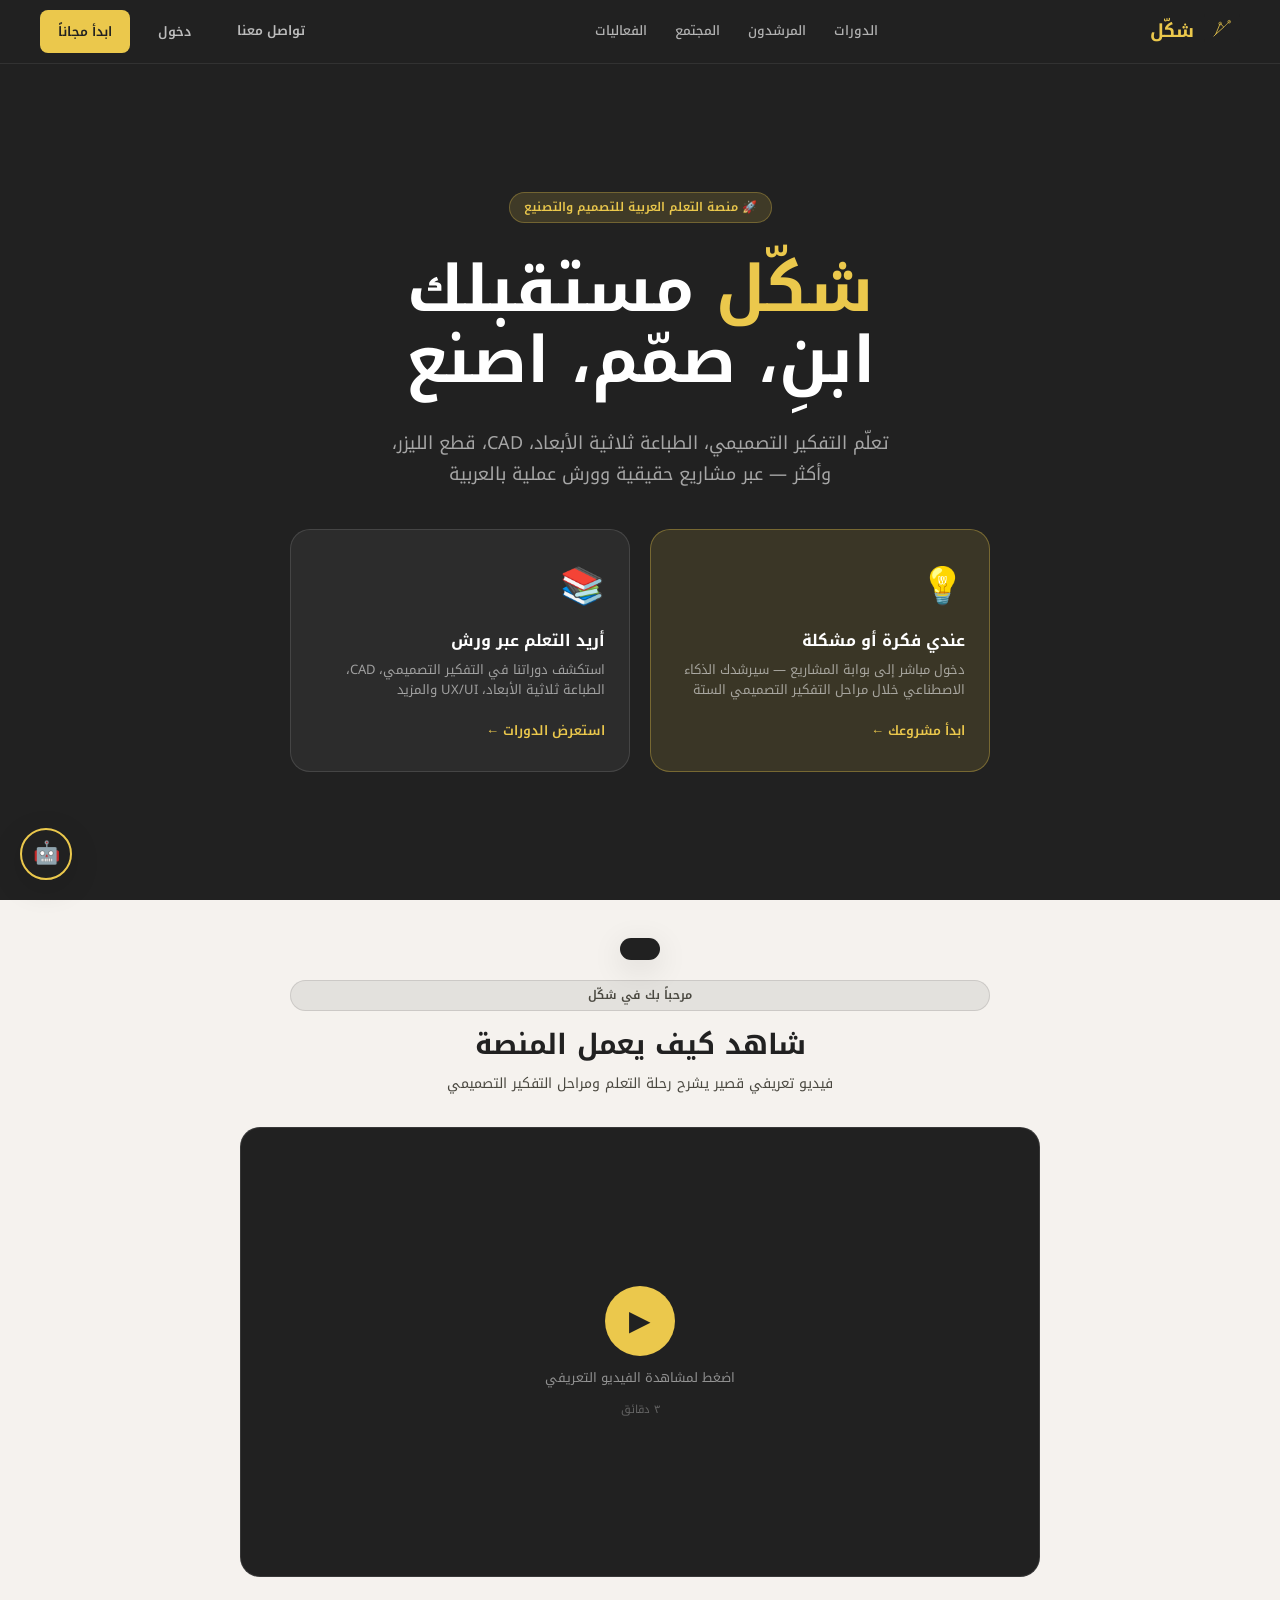
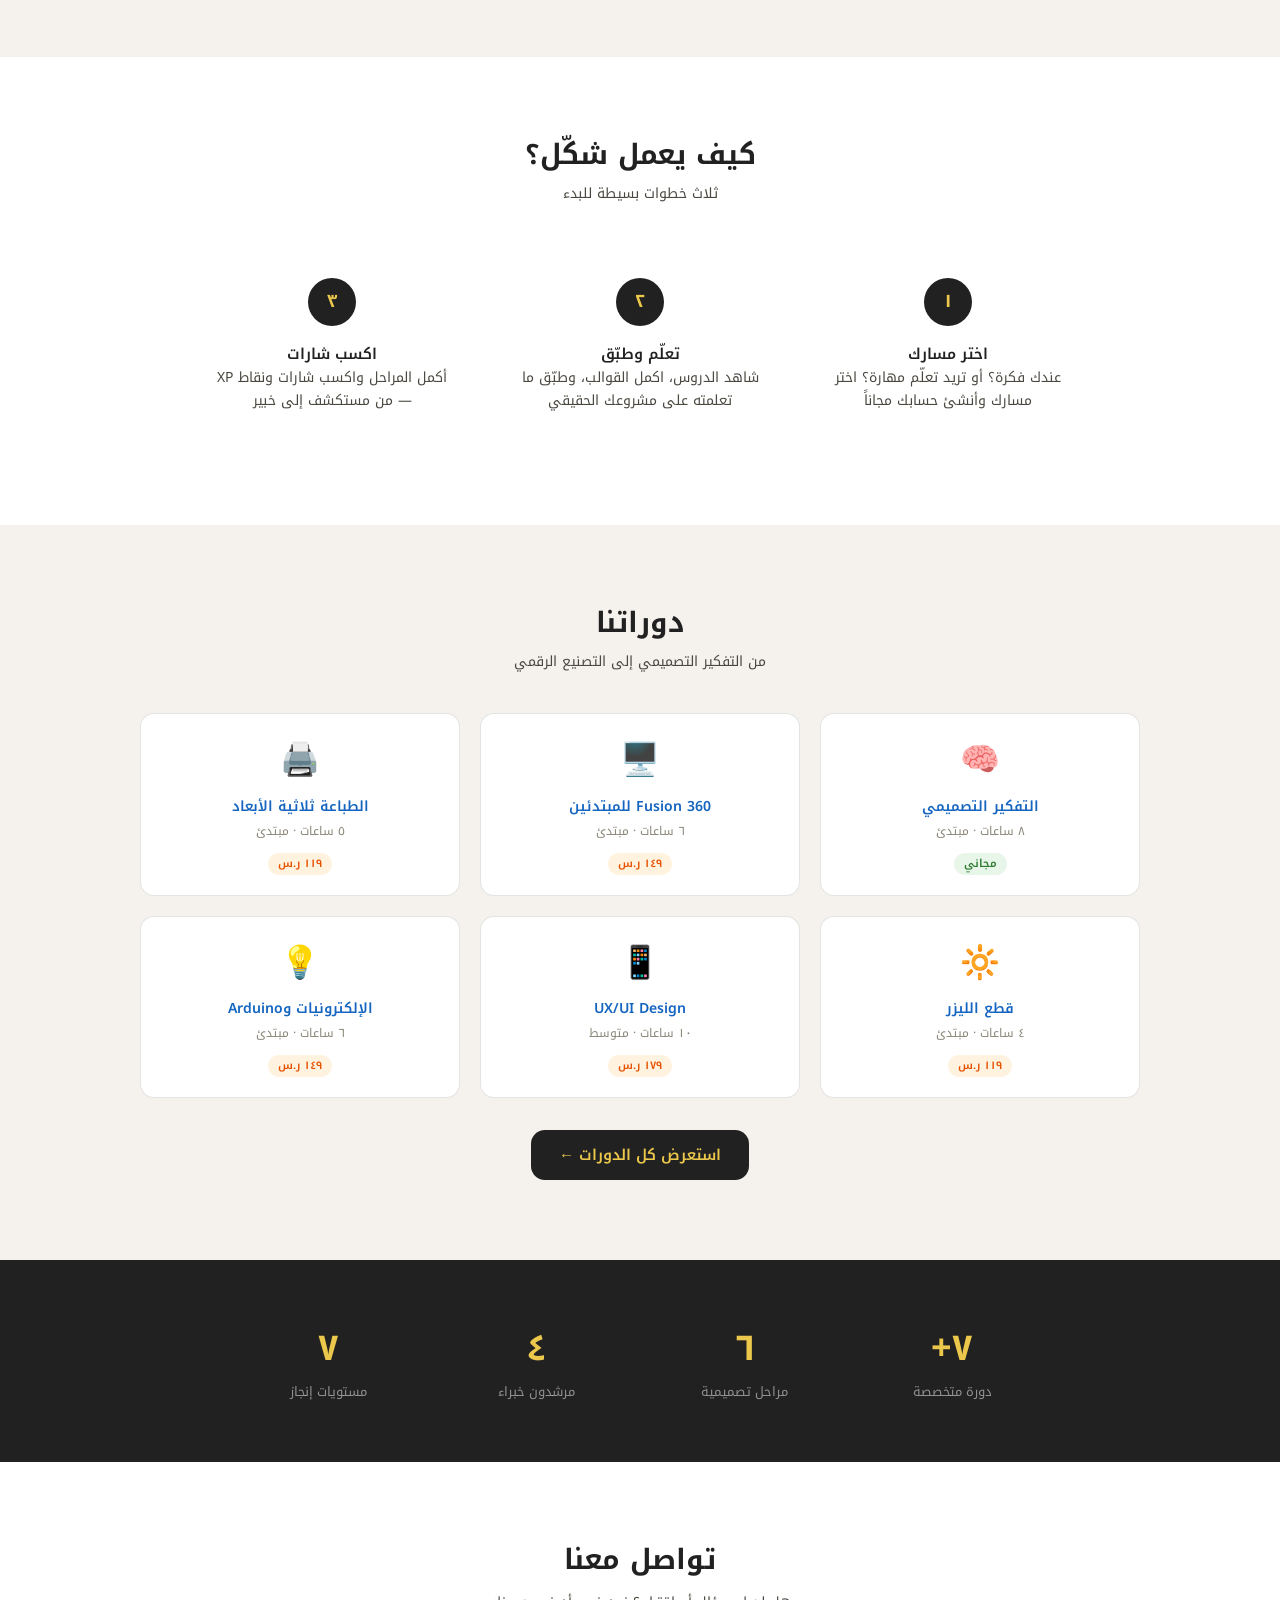
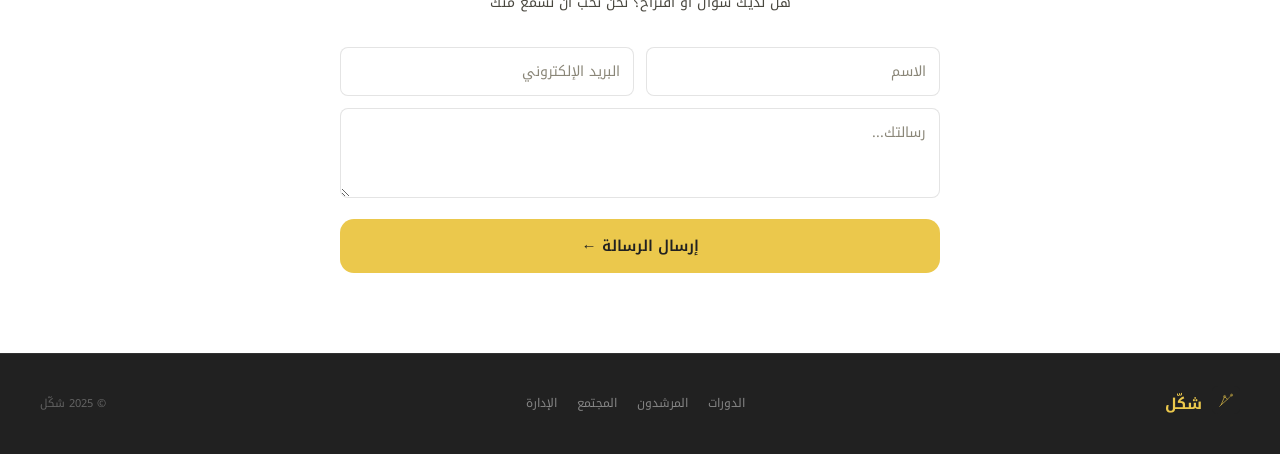
==== commit ec54172c: "Update index.html" ====
--- a/index.html
+++ b/index.html
@@ -57,6 +57,8 @@
 </head>
 <body>
 
+<div id="greeting-bar" style="display:none"></div>
+<div id="purchase-modal" class="modal-overlay"><div class="modal-box"><button class="modal-close" onclick="closeModal('purchase-modal')">✕</button><div id="purchase-modal-body"></div></div></div>
 <div class="toast" id="toast"><span id="toast-msg"></span></div>
 
 <!-- IDEA INPUT MODAL -->
@@ -157,7 +159,7 @@
       <a href="events.html">الفعاليات</a>
     </div>
     <div style="display:flex;gap:10px">
-      <button class="btn btn-ghost" style="color:rgba(255,255,255,.7)" onclick="openModal('login-modal')">دخول</button>
+      <a href="#contact" class="btn btn-ghost" style="color:rgba(255,255,255,.7)">تواصل معنا</a><button class="btn btn-ghost" style="color:rgba(255,255,255,.7)" onclick="openModal('login-modal')">دخول</button>
       <button class="btn btn-primary" onclick="openModal('signup-modal')">ابدأ مجاناً</button>
     </div>
   </nav>
@@ -242,6 +244,21 @@
     <div><div class="stat-num">٦</div><div class="stat-lbl">مراحل تصميمية</div></div>
     <div><div class="stat-num">٤</div><div class="stat-lbl">مرشدون خبراء</div></div>
     <div><div class="stat-num">٧</div><div class="stat-lbl">مستويات إنجاز</div></div>
+  </div>
+</section>
+
+
+<!-- CONTACT -->
+<section id="contact" style="background:var(--white);padding:80px 24px;text-align:center">
+  <div style="max-width:600px;margin:0 auto">
+    <h2>تواصل معنا</h2>
+    <p style="margin:12px 0 32px">هل لديك سؤال أو اقتراح؟ نحن نحب أن نسمع منك</p>
+    <div style="display:grid;grid-template-columns:1fr 1fr;gap:12px;margin-bottom:12px">
+      <input class="inp" id="c-name" placeholder="الاسم">
+      <input class="inp" id="c-email" type="email" placeholder="البريد الإلكتروني" dir="ltr">
+    </div>
+    <textarea class="inp textarea" id="c-msg" placeholder="رسالتك..." style="margin-bottom:14px"></textarea>
+    <button class="btn btn-primary btn-lg btn-full" onclick="sendContact()">إرسال الرسالة ←</button>
   </div>
 </section>
 
@@ -351,6 +368,12 @@
 
 // Render courses preview
 document.addEventListener('DOMContentLoaded', function() {
+  // Hide dashboard nav link if not logged in
+  var user = getUser();
+  if (!user) {
+    document.querySelectorAll('a[href="dashboard.html"]').forEach(function(a){ a.style.display='none'; });
+  }
+
   var grid = document.getElementById('courses-grid');
   COURSES.slice(0,6).forEach(function(c) {
     var card = document.createElement('a');
@@ -364,6 +387,17 @@
     grid.appendChild(card);
   });
 });
+
+function sendContact() {
+  var name = document.getElementById('c-name').value.trim();
+  var email = document.getElementById('c-email').value.trim();
+  var msg = document.getElementById('c-msg').value.trim();
+  if (!name || !msg) { showToast('يرجى ملء الاسم والرسالة'); return; }
+  showToast('✅ شكراً ' + name + '! سنرد عليك قريباً على ' + (email||'بريدك'));
+  document.getElementById('c-name').value = '';
+  document.getElementById('c-email').value = '';
+  document.getElementById('c-msg').value = '';
+}
 </script>
 </body>
 </html>
--- a/_shared.css
+++ b/_shared.css
@@ -0,0 +1,217 @@
+/* ============================================================
+   شكّل — Shared Design System
+   Colors: #EBC84C (gold), #212121 (dark), #EDEAE6 (warm white)
+   Font: Noto Kufi Arabic + Cairo
+   ============================================================ */
+@import url('https://fonts.googleapis.com/css2?family=Noto+Kufi+Arabic:wght@400;500;600;700;900&family=Cairo:wght@400;500;600;700;900&display=swap');
+
+*{box-sizing:border-box;margin:0;padding:0}
+:root{
+  --gold:#EBC84C;
+  --gold-dark:#D4A017;
+  --ink:#212121;
+  --ink2:#2a2a18;
+  --warm:#EDEAE6;
+  --warm2:#E5E0D8;
+  --warm3:#F5F2EE;
+  --white:#FFFFFF;
+  --teal:#2E7D32;
+  --teal-light:#E8F5E9;
+  --blue:#1565C0;
+  --blue-light:#E3F2FD;
+  --red:#C62828;
+  --red-light:#FFEBEE;
+  --purple:#6A1B9A;
+  --purple-light:#F3E5F5;
+  --text:#212121;
+  --text2:#4a4840;
+  --text3:#8a8678;
+  --border:rgba(33,33,33,0.12);
+  --border2:rgba(33,33,33,0.22);
+  --shadow:0 2px 12px rgba(0,0,0,0.07);
+  --shadow2:0 8px 32px rgba(0,0,0,0.12);
+  --r:8px;
+  --r2:14px;
+  --r3:20px;
+}
+html{direction:rtl}
+body{font-family:'Noto Kufi Arabic','Cairo',sans-serif;background:var(--warm3);color:var(--text);line-height:1.6;min-height:100vh}
+
+/* ── Typography ── */
+h1{font-size:clamp(24px,4vw,42px);font-weight:700;line-height:1.2}
+h2{font-size:clamp(18px,3vw,28px);font-weight:700;line-height:1.3}
+h3{font-size:clamp(15px,2vw,20px);font-weight:600}
+h4{font-size:15px;font-weight:600}
+p{font-size:14px;color:var(--text2);line-height:1.7}
+a{color:var(--blue);text-decoration:none}
+
+/* ── Logo SVG inline ── */
+.logo-svg{width:36px;height:36px;flex-shrink:0}
+.logo-mark{display:flex;align-items:center;gap:10px;text-decoration:none}
+.logo-name{font-size:18px;font-weight:700;color:var(--ink)}
+.logo-name.light{color:var(--gold)}
+
+/* ── Buttons ── */
+.btn{display:inline-flex;align-items:center;justify-content:center;gap:6px;padding:9px 18px;border-radius:var(--r);border:none;font-family:inherit;font-size:13px;font-weight:600;cursor:pointer;transition:all .15s;text-decoration:none;white-space:nowrap}
+.btn-primary{background:var(--gold);color:var(--ink)}
+.btn-primary:hover{background:var(--gold-dark)}
+.btn-dark{background:var(--ink);color:var(--gold)}
+.btn-dark:hover{background:#333}
+.btn-outline{background:transparent;color:var(--text);border:1.5px solid var(--border2)}
+.btn-outline:hover{background:var(--warm2)}
+.btn-teal{background:var(--teal);color:#fff}
+.btn-teal:hover{background:#1B5E20}
+.btn-ghost{background:transparent;color:var(--text2);border:none}
+.btn-ghost:hover{color:var(--text);background:var(--warm2)}
+.btn-lg{padding:13px 28px;font-size:15px;border-radius:var(--r2)}
+.btn-sm{padding:6px 12px;font-size:12px}
+.btn-full{width:100%}
+.btn:disabled{opacity:0.5;cursor:not-allowed}
+
+/* ── Cards ── */
+.card{background:var(--white);border-radius:var(--r2);border:1px solid var(--border);padding:20px}
+.card-hover:hover{box-shadow:var(--shadow2);transform:translateY(-2px)}
+.card-hover{transition:all .2s}
+
+/* ── Form elements ── */
+.inp{width:100%;padding:10px 13px;border:1.5px solid var(--border);border-radius:var(--r);font-family:inherit;font-size:14px;color:var(--text);outline:none;background:var(--white);transition:border .15s;direction:rtl}
+.inp:focus{border-color:var(--gold-dark)}
+.inp::placeholder{color:var(--text3)}
+.textarea{min-height:90px;resize:vertical}
+.select{appearance:none;background-image:url("data:image/svg+xml,%3Csvg xmlns='http://www.w3.org/2000/svg' width='12' height='8' viewBox='0 0 12 8'%3E%3Cpath d='M1 1l5 5 5-5' stroke='%238a8678' stroke-width='1.5' fill='none' stroke-linecap='round'/%3E%3C/svg%3E");background-repeat:no-repeat;background-position:left 12px center;padding-left:32px}
+.form-group{display:flex;flex-direction:column;gap:6px}
+.form-label{font-size:12px;font-weight:600;color:var(--text)}
+.form-error{font-size:11px;color:var(--red)}
+
+/* ── Badges & pills ── */
+.badge{display:inline-flex;align-items:center;gap:4px;padding:2px 10px;border-radius:20px;font-size:11px;font-weight:600}
+.badge-gold{background:rgba(235,200,76,0.2);color:#7a5c00}
+.badge-teal{background:var(--teal-light);color:var(--teal)}
+.badge-red{background:var(--red-light);color:var(--red)}
+.badge-blue{background:var(--blue-light);color:var(--blue)}
+.badge-purple{background:var(--purple-light);color:var(--purple)}
+.badge-gray{background:var(--warm2);color:var(--text2)}
+.badge-free{background:#E8F5E9;color:var(--teal)}
+.badge-paid{background:#FFF3E0;color:#E65100}
+
+/* ── Progress bars ── */
+.progress-track{height:6px;background:var(--warm2);border-radius:3px;overflow:hidden}
+.progress-fill{height:100%;border-radius:3px;transition:width .4s ease;background:var(--gold)}
+.progress-fill.teal{background:var(--teal)}
+.progress-fill.blue{background:var(--blue)}
+
+/* ── XP bar ── */
+.xp-track{height:8px;background:rgba(255,255,255,.15);border-radius:4px;overflow:hidden}
+.xp-fill{height:100%;border-radius:4px;background:var(--gold);transition:width .4s}
+
+/* ── Navigation ── */
+.top-nav{background:var(--ink);padding:0 24px;height:58px;display:flex;align-items:center;justify-content:space-between;position:sticky;top:0;z-index:100}
+.top-nav a{color:rgba(255,255,255,0.7);font-size:13px;font-weight:500;text-decoration:none;padding:6px 10px;border-radius:var(--r);transition:all .15s}
+.top-nav a:hover{color:var(--gold);background:rgba(255,255,255,0.05)}
+.top-nav a.active{color:var(--gold)}
+.nav-links{display:flex;align-items:center;gap:4px}
+
+/* ── Sidebar layout ── */
+.app-layout{display:flex;min-height:100vh}
+.sidebar{width:220px;min-width:220px;background:var(--ink);display:flex;flex-direction:column;position:sticky;top:0;height:100vh;overflow-y:auto}
+.sidebar-logo{padding:16px;border-bottom:1px solid rgba(255,255,255,.08)}
+.sidebar-nav{padding:10px;flex:1}
+.sidebar-section{font-size:9px;font-weight:700;color:rgba(255,255,255,.3);letter-spacing:.1em;padding:12px 10px 4px;text-transform:uppercase}
+.nav-item{display:flex;align-items:center;gap:9px;padding:9px 10px;border-radius:var(--r);cursor:pointer;color:rgba(255,255,255,.55);font-size:13px;font-weight:500;transition:all .15s;margin-bottom:1px;border:none;background:none;width:100%;text-align:right;text-decoration:none;font-family:inherit}
+.nav-item:hover{background:rgba(255,255,255,.07);color:rgba(255,255,255,.9)}
+.nav-item.active{background:rgba(235,200,76,.15);color:var(--gold)}
+.nav-icon{font-size:16px;width:20px;text-align:center;flex-shrink:0}
+.nav-badge{margin-right:auto;background:var(--red);color:#fff;font-size:9px;font-weight:700;padding:1px 6px;border-radius:10px}
+.sidebar-user{padding:12px 16px;border-top:1px solid rgba(255,255,255,.08)}
+.main-content{flex:1;overflow-y:auto;padding:24px}
+
+/* ── Stage/progress indicator ── */
+.stage-track{display:flex;align-items:center;gap:0;margin:16px 0}
+.stage-node{display:flex;flex-direction:column;align-items:center;gap:4px;flex:1;position:relative;cursor:pointer}
+.stage-node::before{content:'';position:absolute;top:16px;right:calc(50% + 16px);left:calc(-50% + 16px);height:2px;background:var(--warm2)}
+.stage-node:first-child::before{display:none}
+.stage-node.done::before,.stage-node.active::before{background:var(--gold)}
+.stage-circle{width:32px;height:32px;border-radius:50%;border:2px solid var(--warm2);background:var(--white);display:flex;align-items:center;justify-content:center;font-size:13px;font-weight:700;color:var(--text3);z-index:1;position:relative;transition:all .2s}
+.stage-node.done .stage-circle{background:var(--gold);border-color:var(--gold);color:var(--ink)}
+.stage-node.active .stage-circle{background:var(--ink);border-color:var(--ink);color:var(--gold)}
+.stage-node.locked .stage-circle{background:var(--warm2);color:var(--text3)}
+.stage-label{font-size:10px;font-weight:600;color:var(--text3);text-align:center}
+.stage-node.done .stage-label,.stage-node.active .stage-label{color:var(--text)}
+
+/* ── Checklist ── */
+.checklist-item{display:flex;align-items:center;gap:10px;padding:10px 12px;border-radius:var(--r);font-size:13px;font-weight:500}
+.checklist-item.done{background:var(--teal-light);color:var(--teal)}
+.checklist-item.pending{background:var(--warm2);color:var(--text2)}
+.checklist-item.fail{background:var(--red-light);color:var(--red)}
+.check-icon{font-size:16px;flex-shrink:0}
+
+/* ── Toast ── */
+.toast{position:fixed;bottom:20px;left:50%;transform:translateX(-50%) translateY(80px);background:var(--ink);color:#fff;padding:11px 20px;border-radius:var(--r2);font-size:13px;font-weight:600;z-index:9999;transition:transform .3s;display:flex;align-items:center;gap:8px;box-shadow:var(--shadow2);pointer-events:none}
+.toast.show{transform:translateX(-50%) translateY(0)}
+
+/* ── Modal ── */
+.modal-overlay{position:fixed;inset:0;background:rgba(10,10,20,.72);z-index:500;display:none;align-items:center;justify-content:center;padding:20px;backdrop-filter:blur(4px)}
+.modal-overlay.open{display:flex}
+.modal-box{background:var(--white);border-radius:var(--r3);padding:28px;width:100%;max-width:520px;position:relative;max-height:90vh;overflow-y:auto}
+.modal-close{position:absolute;top:14px;left:14px;width:28px;height:28px;border-radius:50%;background:var(--warm2);border:none;cursor:pointer;font-size:14px;display:flex;align-items:center;justify-content:center;font-family:inherit}
+
+/* ── Tabs ── */
+.tab-nav{display:flex;gap:2px;background:var(--warm2);border-radius:var(--r);padding:3px;margin-bottom:20px}
+.tab-btn{flex:1;padding:8px;border-radius:6px;border:none;background:transparent;font-family:inherit;font-size:13px;font-weight:500;cursor:pointer;color:var(--text2);transition:all .15s}
+.tab-btn.active{background:var(--white);color:var(--text);box-shadow:var(--shadow)}
+.tab-panel{display:none}
+.tab-panel.active{display:block}
+
+/* ── AI Chat ── */
+.chat-bubble{display:flex;gap:10px;margin-bottom:12px}
+.chat-bubble.user{flex-direction:row-reverse}
+.chat-avatar{width:32px;height:32px;border-radius:50%;display:flex;align-items:center;justify-content:center;font-size:14px;flex-shrink:0}
+.chat-avatar.ai{background:var(--ink);color:var(--gold)}
+.chat-avatar.user{background:var(--gold);color:var(--ink)}
+.chat-msg{max-width:80%;padding:10px 13px;border-radius:var(--r2);font-size:13px;line-height:1.6}
+.chat-bubble.ai .chat-msg{background:var(--warm2);color:var(--text)}
+.chat-bubble.user .chat-msg{background:var(--ink);color:#fff}
+
+/* ── Callout blocks ── */
+.callout{background:var(--blue-light);border-right:3px solid var(--blue);padding:12px 14px;border-radius:0 var(--r) var(--r) 0;font-size:13px;color:var(--text2);margin:12px 0}
+.callout.gold{background:rgba(235,200,76,.12);border-color:var(--gold)}
+.callout.teal{background:var(--teal-light);border-color:var(--teal)}
+.callout.red{background:var(--red-light);border-color:var(--red)}
+
+/* ── Responsive ── */
+@media(max-width:768px){
+  .sidebar{display:none}
+  .main-content{padding:16px}
+}
+::-webkit-scrollbar{width:4px}
+::-webkit-scrollbar-thumb{background:var(--border2);border-radius:2px}
+
+/* ── Greeting bar ── */
+#greeting-bar{background:var(--ink);padding:7px 24px;display:flex;align-items:center;justify-content:space-between;font-size:13px;border-bottom:1px solid rgba(255,255,255,.07)}
+
+/* ── Chatbot widget ── */
+#chatbot-widget{position:fixed;bottom:20px;left:20px;z-index:900}
+#chat-bubble-btn{width:52px;height:52px;border-radius:50%;background:var(--ink);border:2px solid var(--gold);display:flex;align-items:center;justify-content:center;cursor:pointer;box-shadow:var(--shadow2);transition:transform .2s;position:relative}
+#chat-bubble-btn:hover{transform:scale(1.07)}
+#chat-bubble-icon{font-size:22px}
+#chat-unread{position:absolute;top:-3px;right:-3px;width:16px;height:16px;border-radius:50%;background:var(--red);color:#fff;font-size:9px;font-weight:700;display:flex;align-items:center;justify-content:center}
+#chat-panel{display:none;flex-direction:column;position:absolute;bottom:62px;left:0;width:320px;height:420px;background:var(--white);border-radius:var(--r3);box-shadow:var(--shadow2);border:1px solid var(--border);overflow:hidden}
+#chat-panel-header{background:var(--ink);padding:12px 14px;display:flex;align-items:center;justify-content:space-between}
+#chat-messages{flex:1;overflow-y:auto;padding:12px;display:flex;flex-direction:column;gap:8px}
+#chat-input-row{display:flex;gap:8px;padding:10px;border-top:1px solid var(--border)}
+#chat-input-row input{flex:1;padding:8px 10px;border:1.5px solid var(--border);border-radius:var(--r);font-family:inherit;font-size:12px;outline:none;direction:rtl}
+#chat-input-row input:focus{border-color:var(--gold)}
+#chat-input-row button{padding:8px 12px;background:var(--ink);color:var(--gold);border:none;border-radius:var(--r);cursor:pointer;font-size:13px;font-weight:700}
+
+/* ── Purchase modal ── */
+#purchase-modal .modal-box{max-width:480px}
+
+/* ── Calendar ── */
+.calendar-container{background:var(--warm3);border-radius:var(--r2);padding:14px;margin-bottom:14px}
+.time-slots{display:grid;grid-template-columns:repeat(4,1fr);gap:6px;margin-top:10px}
+.time-slot{padding:6px 4px;text-align:center;border:1px solid var(--border);border-radius:var(--r);font-size:11px;cursor:pointer;transition:all .15s}
+.time-slot:hover,.time-slot.selected{background:var(--gold);border-color:var(--gold);color:var(--ink);font-weight:600}
+
+/* Filter btn */
+.filter-btn{padding:6px 14px;border-radius:20px;font-size:12px;font-weight:600;cursor:pointer;border:1.5px solid var(--border);background:var(--white);color:var(--text2);transition:all .15s;font-family:inherit}
+.filter-btn.active{background:var(--ink);color:var(--gold);border-color:var(--ink)}
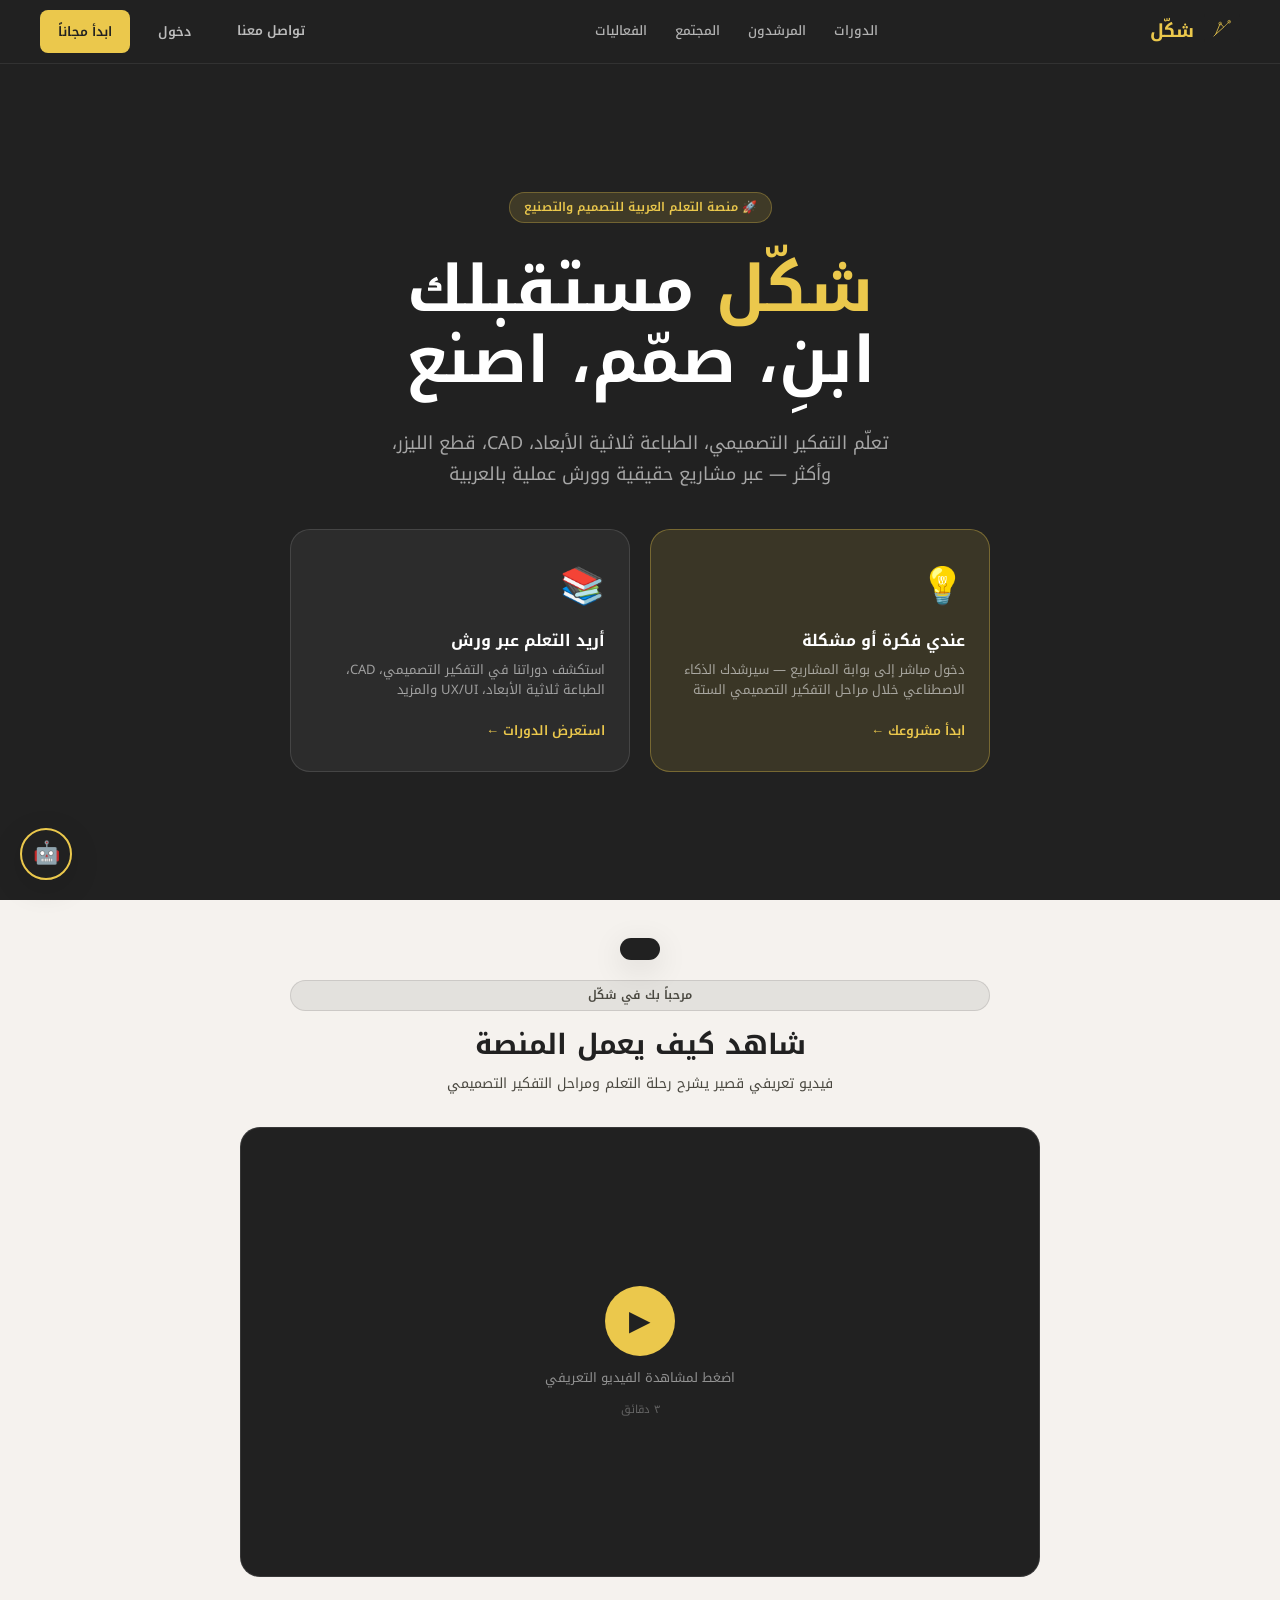
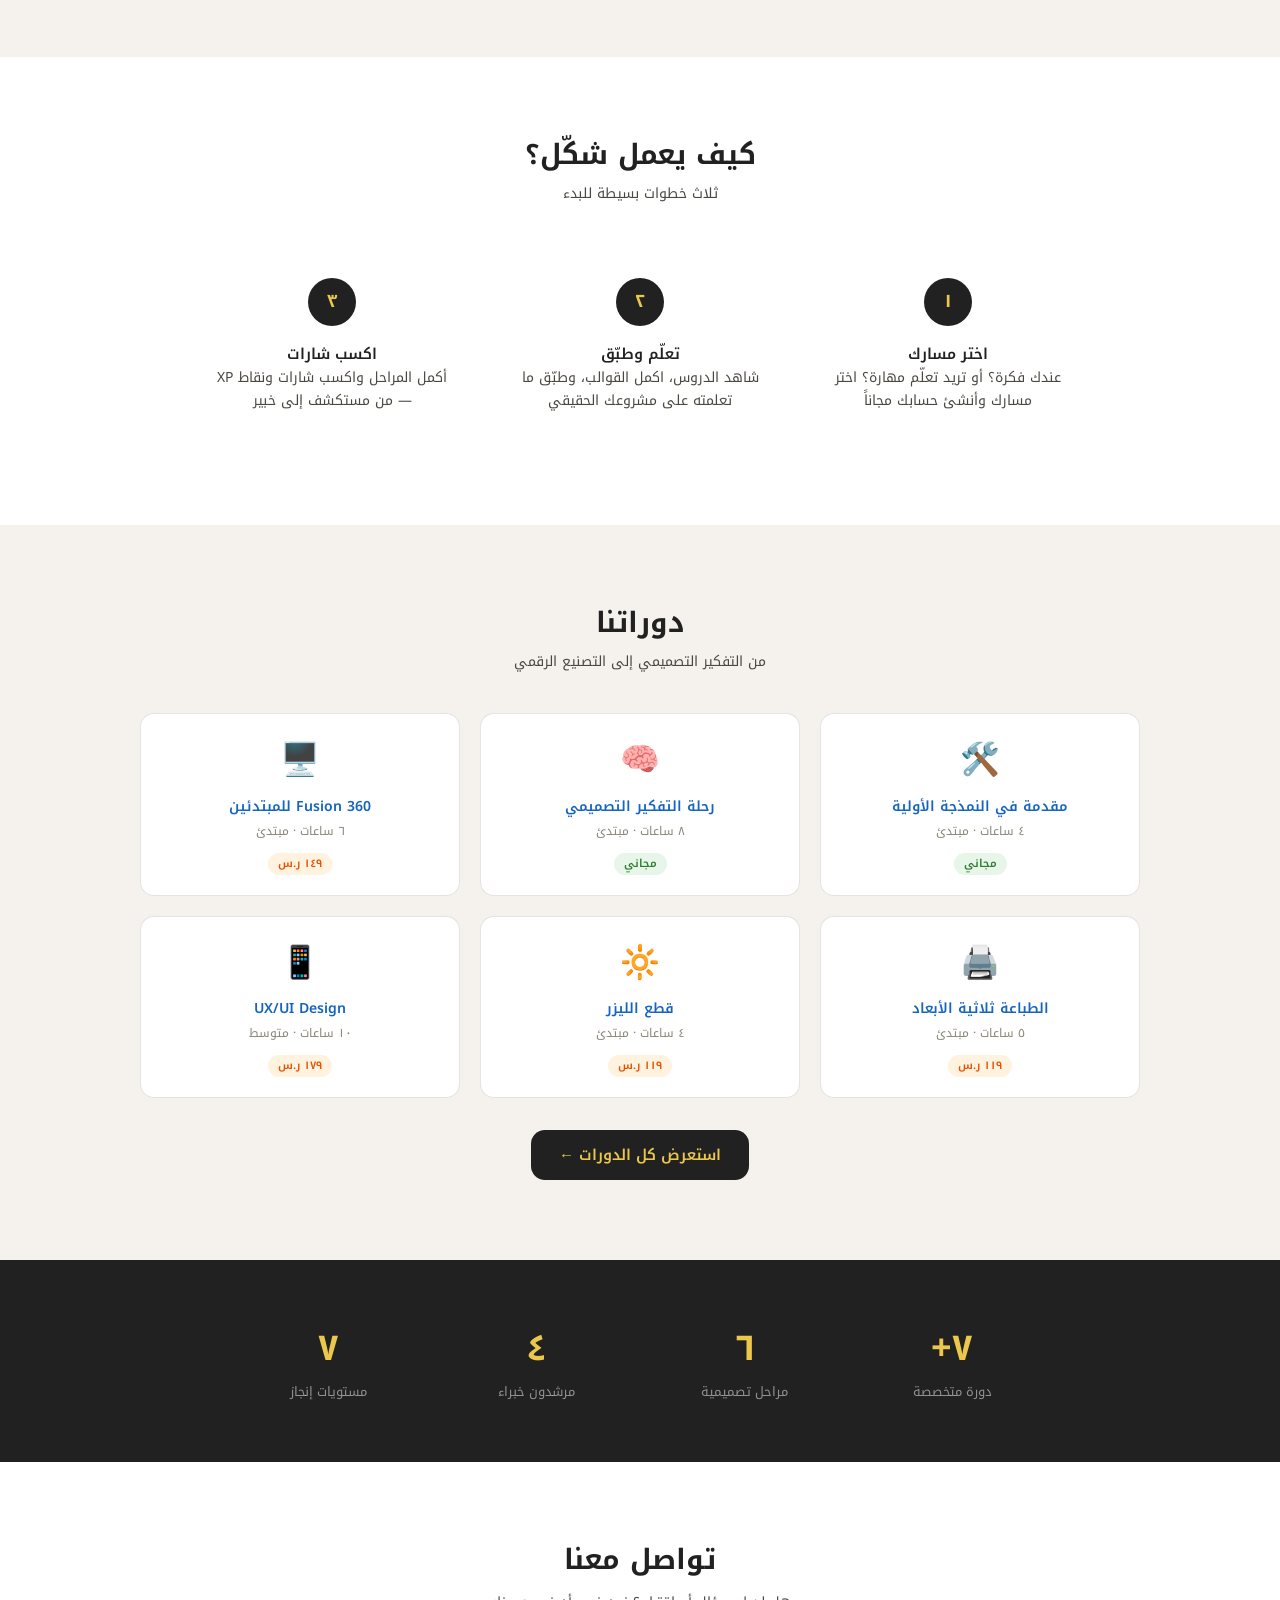
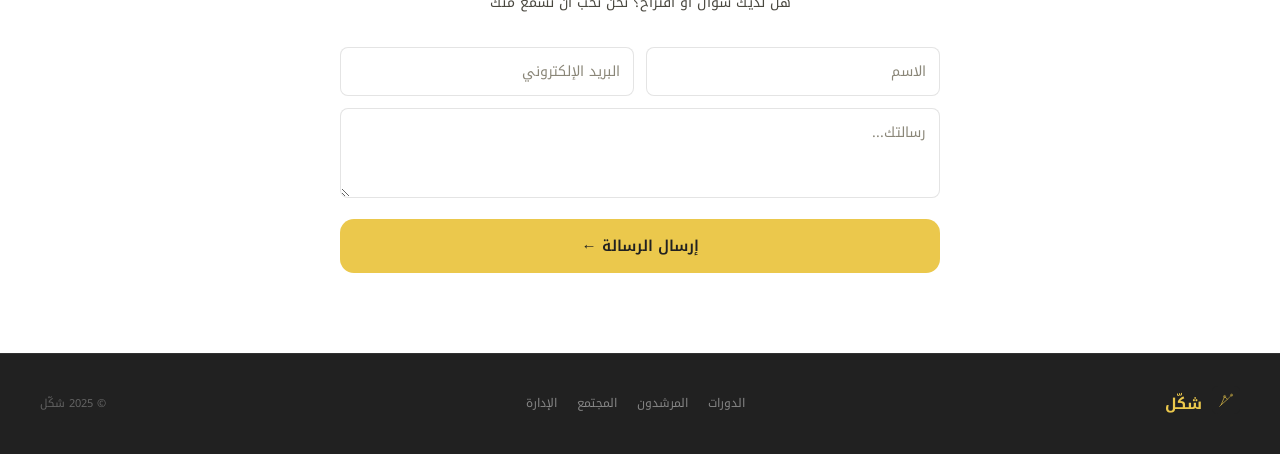
==== commit 8453a623: "Update index.html" ====
--- a/index.html
+++ b/index.html
@@ -301,38 +301,59 @@
   if (!name) { err.textContent = 'يرجى إدخال اسمك'; err.style.display = 'block'; return; }
   if (!email || !email.includes('@')) { err.textContent = 'بريد إلكتروني غير صحيح'; err.style.display = 'block'; return; }
   if (pass.length < 6) { err.textContent = 'كلمة المرور قصيرة جداً'; err.style.display = 'block'; return; }
-  var user = { name: name, email: email, id: 'u_' + Date.now() };
-  setUser(user);
-  var state = getUserState();
-  state.name = name;
-  saveUserState(state);
-  closeModal('signup-modal');
-  showToast('🎉 أهلاً ' + name + '! حسابك جاهز');
-  setTimeout(function() {
-    if (_pendingPath === 'idea') openModal('idea-modal');
-    else if (_pendingPath === 'courses') window.location.href = 'courses.html';
-    else window.location.href = 'dashboard.html';
-    _pendingPath = null;
-  }, 800);
+
+  var signupBtn = document.querySelector('#signup-modal .btn-primary');
+  if (signupBtn) { signupBtn.textContent = 'جاري التسجيل...'; signupBtn.disabled = true; }
+
+  dbRegisterUser(name, email, pass, function(error, user) {
+    if (signupBtn) { signupBtn.textContent = 'إنشاء الحساب ←'; signupBtn.disabled = false; }
+    if (error) { err.textContent = error; err.style.display = 'block'; return; }
+    closeModal('signup-modal');
+    showToast('🎉 أهلاً ' + name + '! حسابك جاهز');
+    setTimeout(function() {
+      if (_pendingPath === 'idea') openModal('idea-modal');
+      else if (_pendingPath === 'courses') window.location.href = 'courses.html';
+      else window.location.href = 'dashboard.html';
+      _pendingPath = null;
+    }, 800);
+  });
 }
 
 function doLogin() {
   var email = document.getElementById('l-email').value.trim();
-  var err = document.getElementById('login-err');
+  var pass  = document.getElementById('l-pass').value;
+  var err   = document.getElementById('login-err');
   err.style.display = 'none';
   if (!email) { err.textContent = 'يرجى إدخال البريد الإلكتروني'; err.style.display = 'block'; return; }
-  var existing = getUser();
-  if (existing && existing.email === email) {
+  if (!pass)  { err.textContent = 'يرجى إدخال كلمة المرور'; err.style.display = 'block'; return; }
+
+  var loginBtn = document.querySelector('#login-modal .btn-primary');
+  if (loginBtn) { loginBtn.textContent = 'جاري الدخول...'; loginBtn.disabled = true; }
+
+  dbLoginUser(email, pass, function(error, user) {
+    if (loginBtn) { loginBtn.textContent = 'دخول ←'; loginBtn.disabled = false; }
+    if (error) { err.textContent = error; err.style.display = 'block'; return; }
     closeModal('login-modal');
-    showToast('مرحباً مجدداً ' + existing.name + '!');
-    setTimeout(function(){ window.location.href = 'dashboard.html'; }, 600);
-  } else {
-    var user = { name: email.split('@')[0], email: email, id: 'u_' + Date.now() };
-    setUser(user);
-    closeModal('login-modal');
-    showToast('مرحباً! ' + user.name);
-    setTimeout(function(){ window.location.href = 'dashboard.html'; }, 600);
-  }
+    showToast('مرحباً ' + user.name + '!');
+    setTimeout(function() {
+      // Check ?next= param first
+      var params = new URLSearchParams(window.location.search);
+      var next = params.get('next');
+      var course = params.get('course');
+      if (next === 'course-player' && course) {
+        window.location.href = 'course-player.html?course=' + course;
+      } else if (next) {
+        window.location.href = next + '.html';
+      } else if (_pendingPath === 'idea') {
+        openModal('idea-modal');
+      } else if (_pendingPath) {
+        window.location.href = _pendingPath + '.html';
+      } else {
+        window.location.href = 'dashboard.html';
+      }
+      _pendingPath = null;
+    }, 600);
+  });
 }
 
 function switchToLogin() { closeModal('signup-modal'); openModal('login-modal'); }
@@ -368,6 +389,17 @@
 
 // Render courses preview
 document.addEventListener('DOMContentLoaded', function() {
+  // Auto-open login/signup if redirected here from a protected page
+  var params = new URLSearchParams(window.location.search);
+  if (params.get('next')) {
+    setTimeout(function() {
+      if (params.get('signup') === '1') {
+        openModal('signup-modal');
+      } else {
+        openModal('login-modal');
+      }
+    }, 300);
+  }
   // Hide dashboard nav link if not logged in
   var user = getUser();
   if (!user) {
--- a/_shared.css
+++ b/_shared.css
@@ -215,3 +215,17 @@
 /* Filter btn */
 .filter-btn{padding:6px 14px;border-radius:20px;font-size:12px;font-weight:600;cursor:pointer;border:1.5px solid var(--border);background:var(--white);color:var(--text2);transition:all .15s;font-family:inherit}
 .filter-btn.active{background:var(--ink);color:var(--gold);border-color:var(--ink)}
+
+/* ── Image Carousel ─────────────────────────────────────── */
+.carousel{position:relative;width:100%;border-radius:var(--r2);overflow:hidden;background:transparent;margin:16px 0;user-select:none}
+.carousel-track{display:flex;transition:transform .35s ease;align-items:flex-start;background:transparent;will-change:transform}
+.carousel-slide{min-width:100%;position:relative;flex-shrink:0;background:transparent}
+.carousel-slide img{width:100%;height:auto;display:block;border-radius:var(--r2);background:none}
+.carousel-slide .slide-caption{position:absolute;bottom:0;right:0;left:0;padding:10px 14px;background:linear-gradient(transparent,rgba(0,0,0,.55));color:#fff;font-size:12px;font-weight:500}
+.carousel-btn{position:absolute;top:50%;transform:translateY(-50%);width:36px;height:36px;border-radius:50%;background:rgba(255,255,255,.92);border:none;cursor:pointer;font-size:16px;display:flex;align-items:center;justify-content:center;z-index:10;box-shadow:0 2px 8px rgba(0,0,0,.15);transition:background .15s}
+.carousel-btn:hover{background:#fff}
+.carousel-btn.prev{right:10px}
+.carousel-btn.next{left:10px}
+.carousel-dots{display:flex;justify-content:center;gap:6px;padding:8px 0;background:none}
+.carousel-dot{width:8px;height:8px;border-radius:50%;background:var(--border2);border:none;cursor:pointer;transition:background .2s;padding:0}
+.carousel-dot.active{background:var(--ink)}
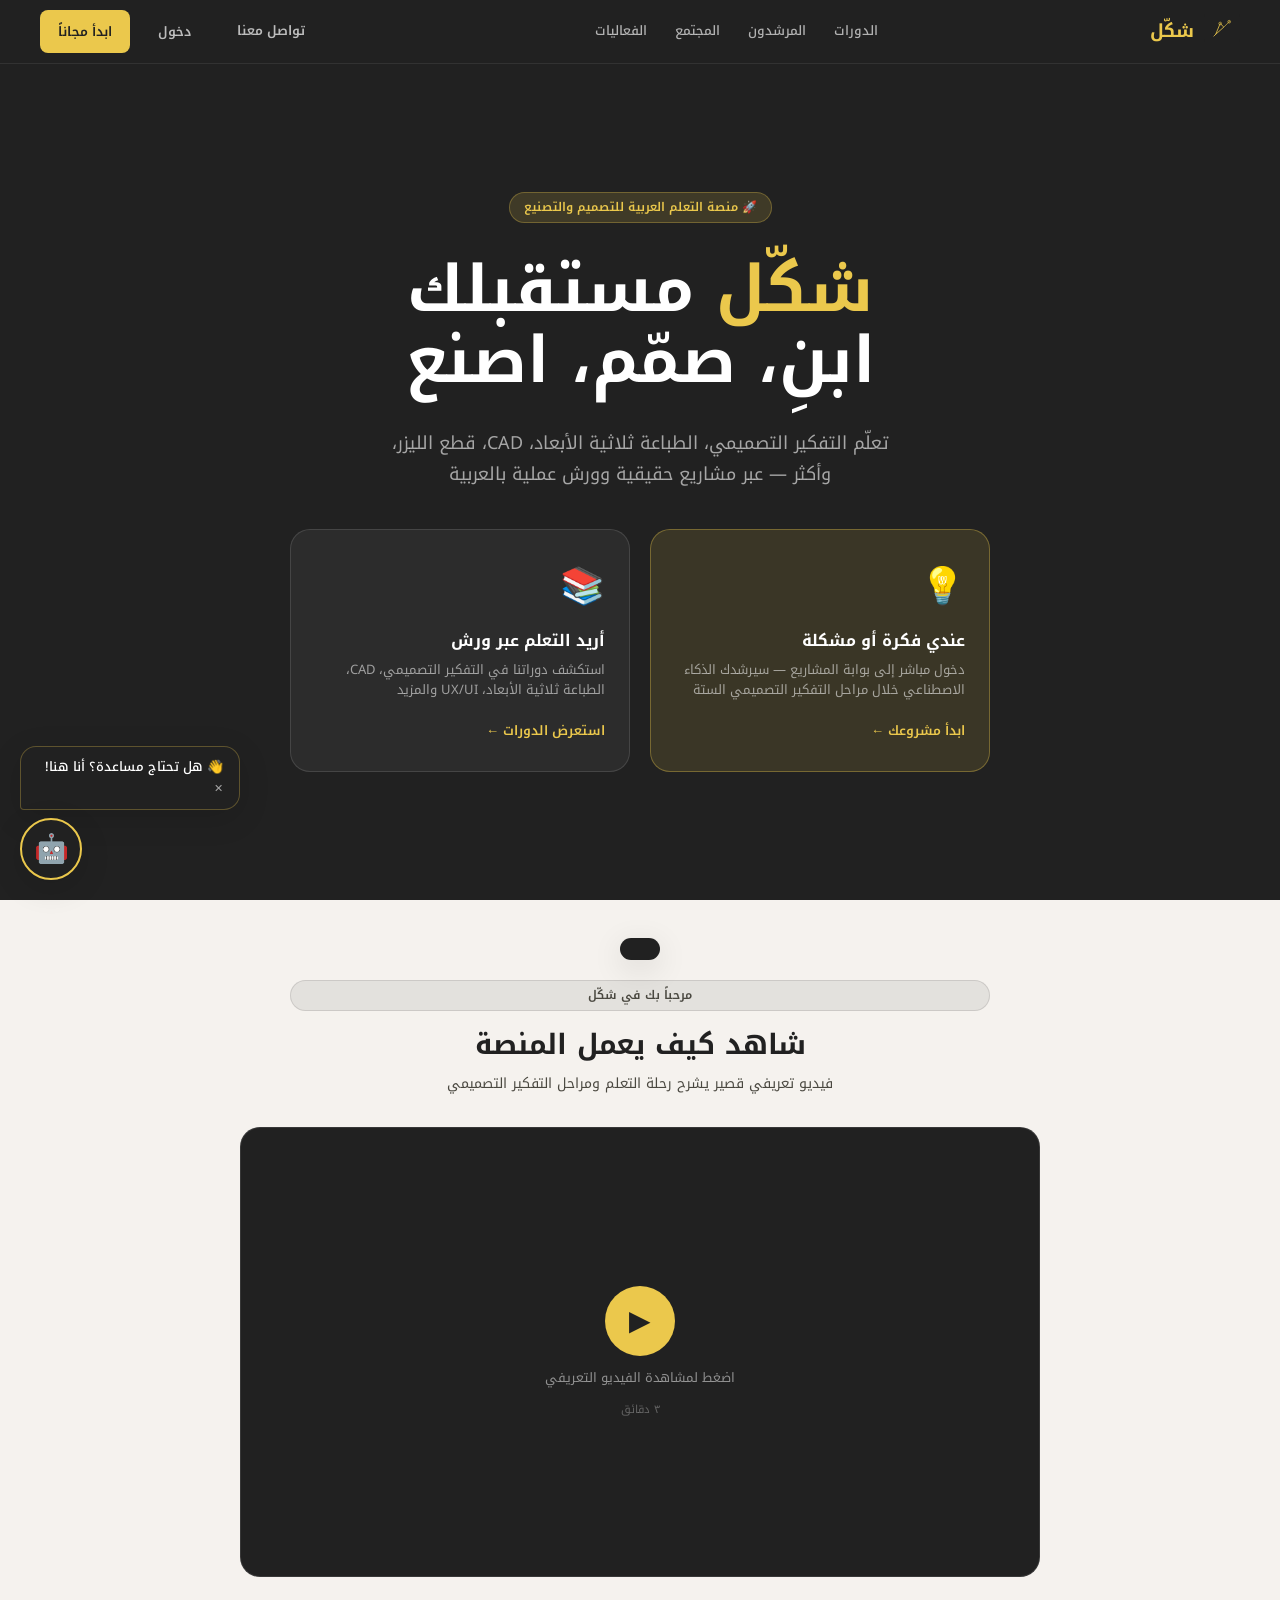
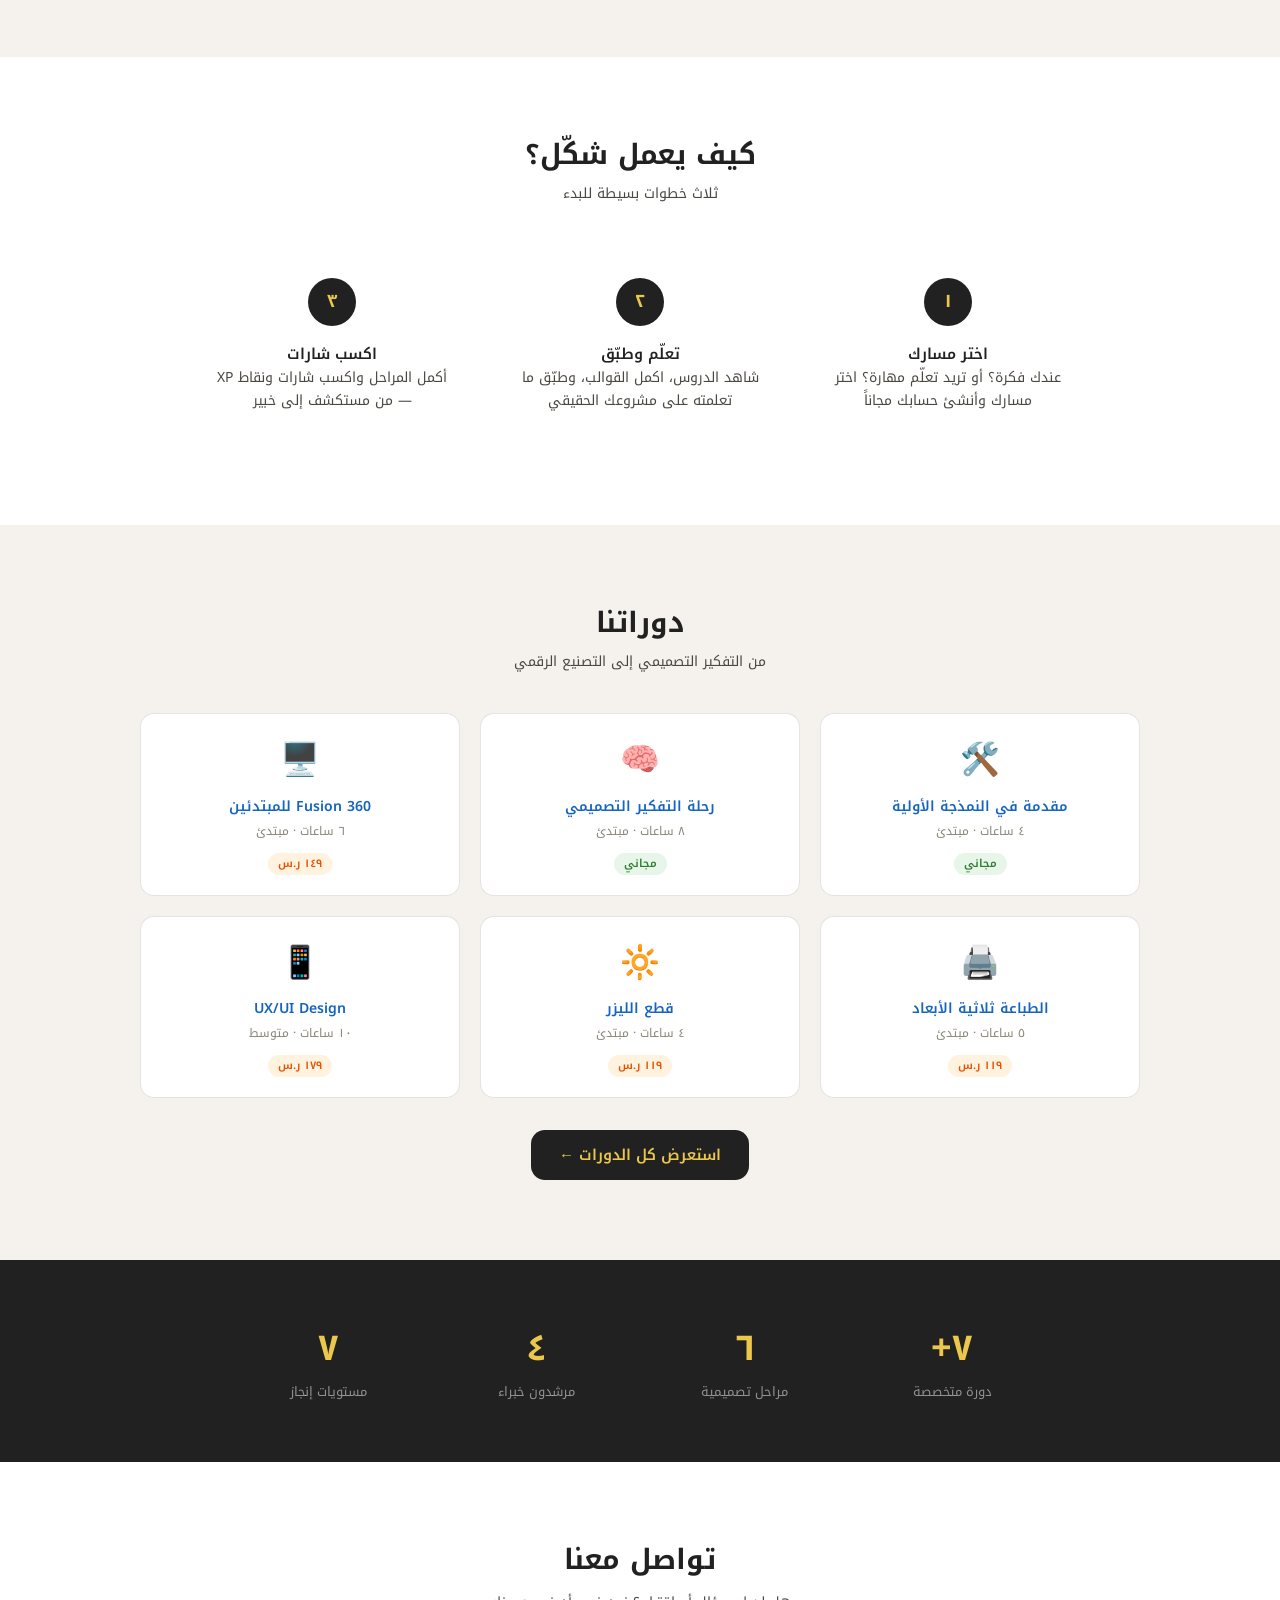
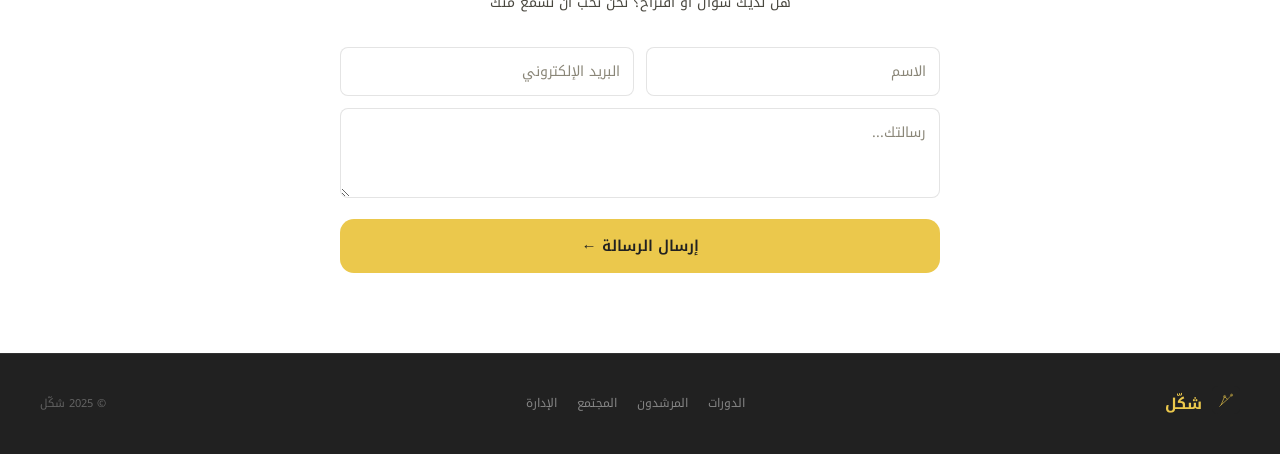
==== commit b0dc5d0a: "Update index.html" ====
--- a/index.html
+++ b/index.html
@@ -54,6 +54,22 @@
   .footer{flex-direction:column;gap:16px;text-align:center}
 }
 </style>
+  <script>
+    // Global error handler — shows readable message instead of blank page
+    window.onerror = function(msg, src, line) {
+      var body = document.body;
+      if (!body) return;
+      // Only show for critical errors that blank the page
+      if (body.innerHTML.trim() === '') {
+        body.innerHTML = '<div style="font-family:sans-serif;direction:rtl;padding:40px;text-align:center">' +
+          '<h2>⚠️ حدث خطأ في التحميل</h2>' +
+          '<p style="color:#666">يرجى تحديث الصفحة أو مسح ذاكرة التخزين المؤقت (Ctrl+Shift+R)</p>' +
+          '<p style="font-size:12px;color:#999;direction:ltr">' + msg + ' — ' + src + ':' + line + '</p>' +
+          '<button onclick="location.reload()" style="margin-top:20px;padding:10px 24px;background:#EBC84C;border:none;border-radius:8px;cursor:pointer;font-size:14px">تحديث الصفحة</button>' +
+        '</div>';
+      }
+    };
+  </script>
 </head>
 <body>
 
@@ -389,9 +405,31 @@
 
 // Render courses preview
 document.addEventListener('DOMContentLoaded', function() {
+  // If already logged in, redirect to dashboard immediately
+  var user = getUser();
+  if (user) {
+    var params = new URLSearchParams(window.location.search);
+    // Don't redirect if there's a specific next param — handle that first
+    if (!params.get('next')) {
+      window.location.href = 'dashboard.html';
+      return;
+    }
+  }
+
   // Auto-open login/signup if redirected here from a protected page
   var params = new URLSearchParams(window.location.search);
   if (params.get('next')) {
+    // If already logged in with a next param, redirect directly
+    if (user) {
+      var next = params.get('next');
+      var course = params.get('course');
+      if (next === 'course-player' && course) {
+        window.location.href = 'course-player.html?course=' + course;
+      } else {
+        window.location.href = next + '.html';
+      }
+      return;
+    }
     setTimeout(function() {
       if (params.get('signup') === '1') {
         openModal('signup-modal');
@@ -401,7 +439,6 @@
     }, 300);
   }
   // Hide dashboard nav link if not logged in
-  var user = getUser();
   if (!user) {
     document.querySelectorAll('a[href="dashboard.html"]').forEach(function(a){ a.style.display='none'; });
   }
--- a/_shared.css
+++ b/_shared.css
@@ -191,9 +191,10 @@
 
 /* ── Chatbot widget ── */
 #chatbot-widget{position:fixed;bottom:20px;left:20px;z-index:900}
-#chat-bubble-btn{width:52px;height:52px;border-radius:50%;background:var(--ink);border:2px solid var(--gold);display:flex;align-items:center;justify-content:center;cursor:pointer;box-shadow:var(--shadow2);transition:transform .2s;position:relative}
-#chat-bubble-btn:hover{transform:scale(1.07)}
-#chat-bubble-icon{font-size:22px}
+#chat-bubble-btn{width:62px;height:62px;border-radius:50%;background:var(--ink);border:2.5px solid var(--gold);display:flex;align-items:center;justify-content:center;cursor:pointer;box-shadow:var(--shadow2);transition:transform .2s;position:relative}
+#chat-bubble-btn:hover{transform:scale(1.1)}
+#chat-bubble-icon{font-size:28px}
+@keyframes fadeInUp{from{opacity:0;transform:translateY(10px)}to{opacity:1;transform:translateY(0)}}
 #chat-unread{position:absolute;top:-3px;right:-3px;width:16px;height:16px;border-radius:50%;background:var(--red);color:#fff;font-size:9px;font-weight:700;display:flex;align-items:center;justify-content:center}
 #chat-panel{display:none;flex-direction:column;position:absolute;bottom:62px;left:0;width:320px;height:420px;background:var(--white);border-radius:var(--r3);box-shadow:var(--shadow2);border:1px solid var(--border);overflow:hidden}
 #chat-panel-header{background:var(--ink);padding:12px 14px;display:flex;align-items:center;justify-content:space-between}
@@ -229,3 +230,6 @@
 .carousel-dots{display:flex;justify-content:center;gap:6px;padding:8px 0;background:none}
 .carousel-dot{width:8px;height:8px;border-radius:50%;background:var(--border2);border:none;cursor:pointer;transition:background .2s;padding:0}
 .carousel-dot.active{background:var(--ink)}
+
+/* ── Custom site icons ── */
+.site-icon{display:inline-block;width:1.2em;height:1.2em;object-fit:contain;vertical-align:middle}
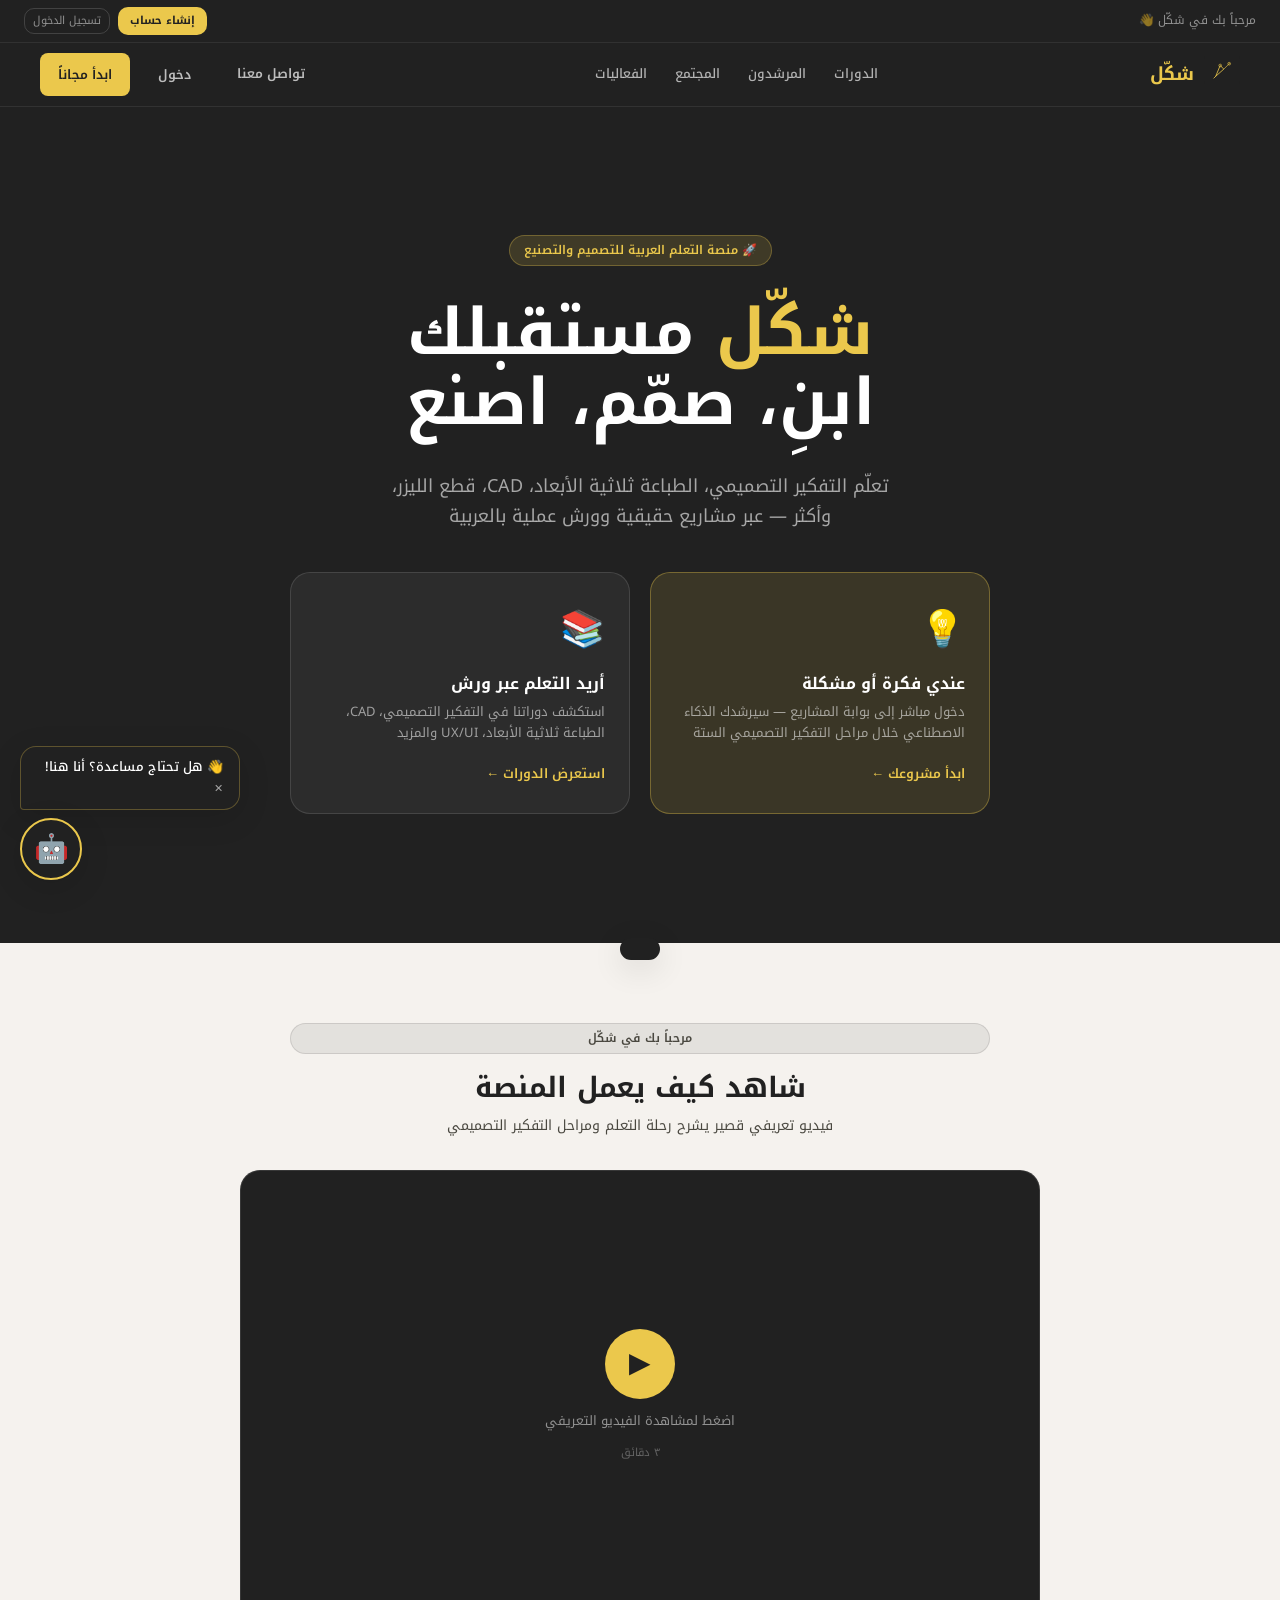
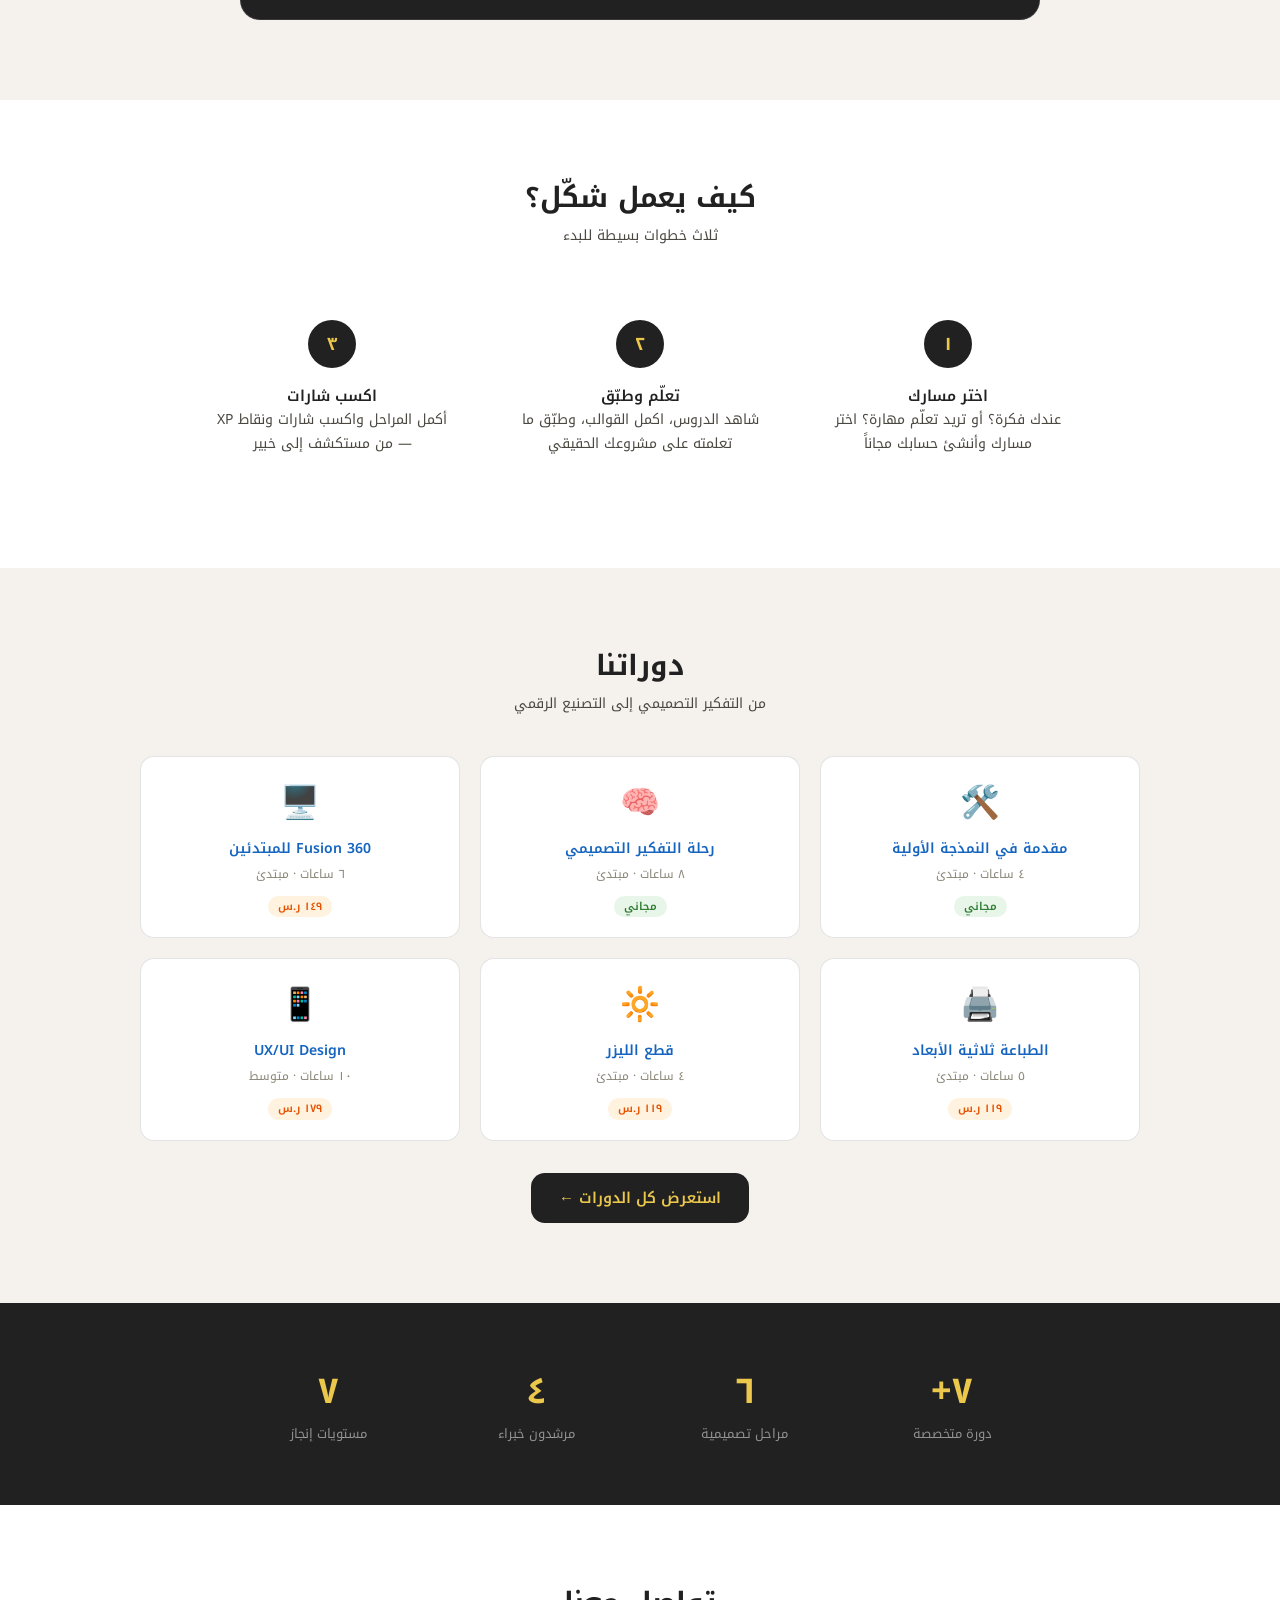
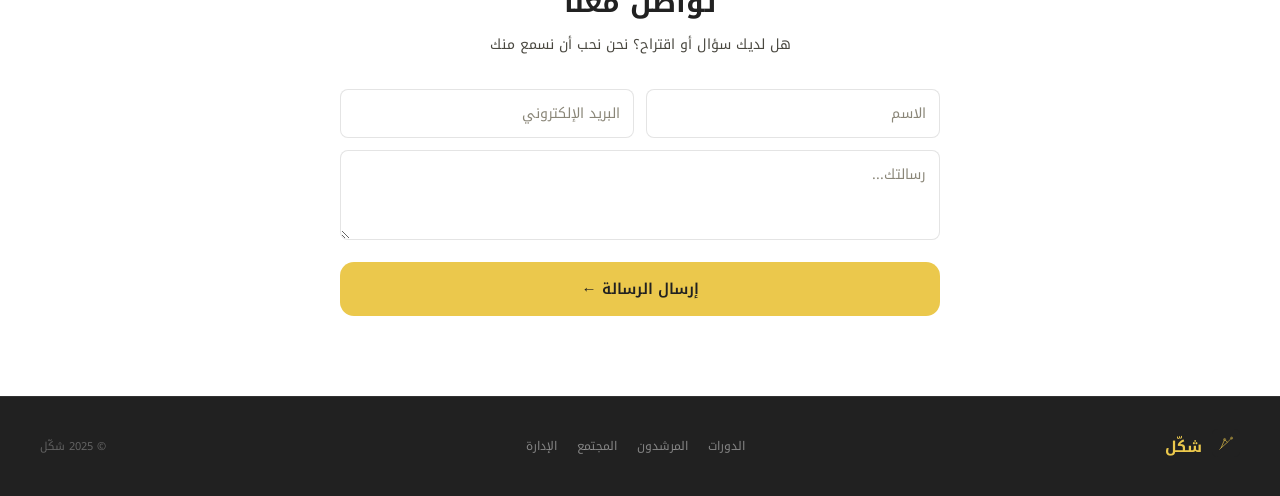
==== commit a3c62494: "Update index.html" ====
--- a/index.html
+++ b/index.html
@@ -418,6 +418,13 @@
 
   // Auto-open login/signup if redirected here from a protected page
   var params = new URLSearchParams(window.location.search);
+  // Auto-open login or signup modal from URL params
+  if (params.get('login') === '1') {
+    setTimeout(function() { openModal('login-modal'); }, 300);
+  } else if (params.get('signup') === '1' && !params.get('next')) {
+    setTimeout(function() { openModal('signup-modal'); }, 300);
+  }
+
   if (params.get('next')) {
     // If already logged in with a next param, redirect directly
     if (user) {
